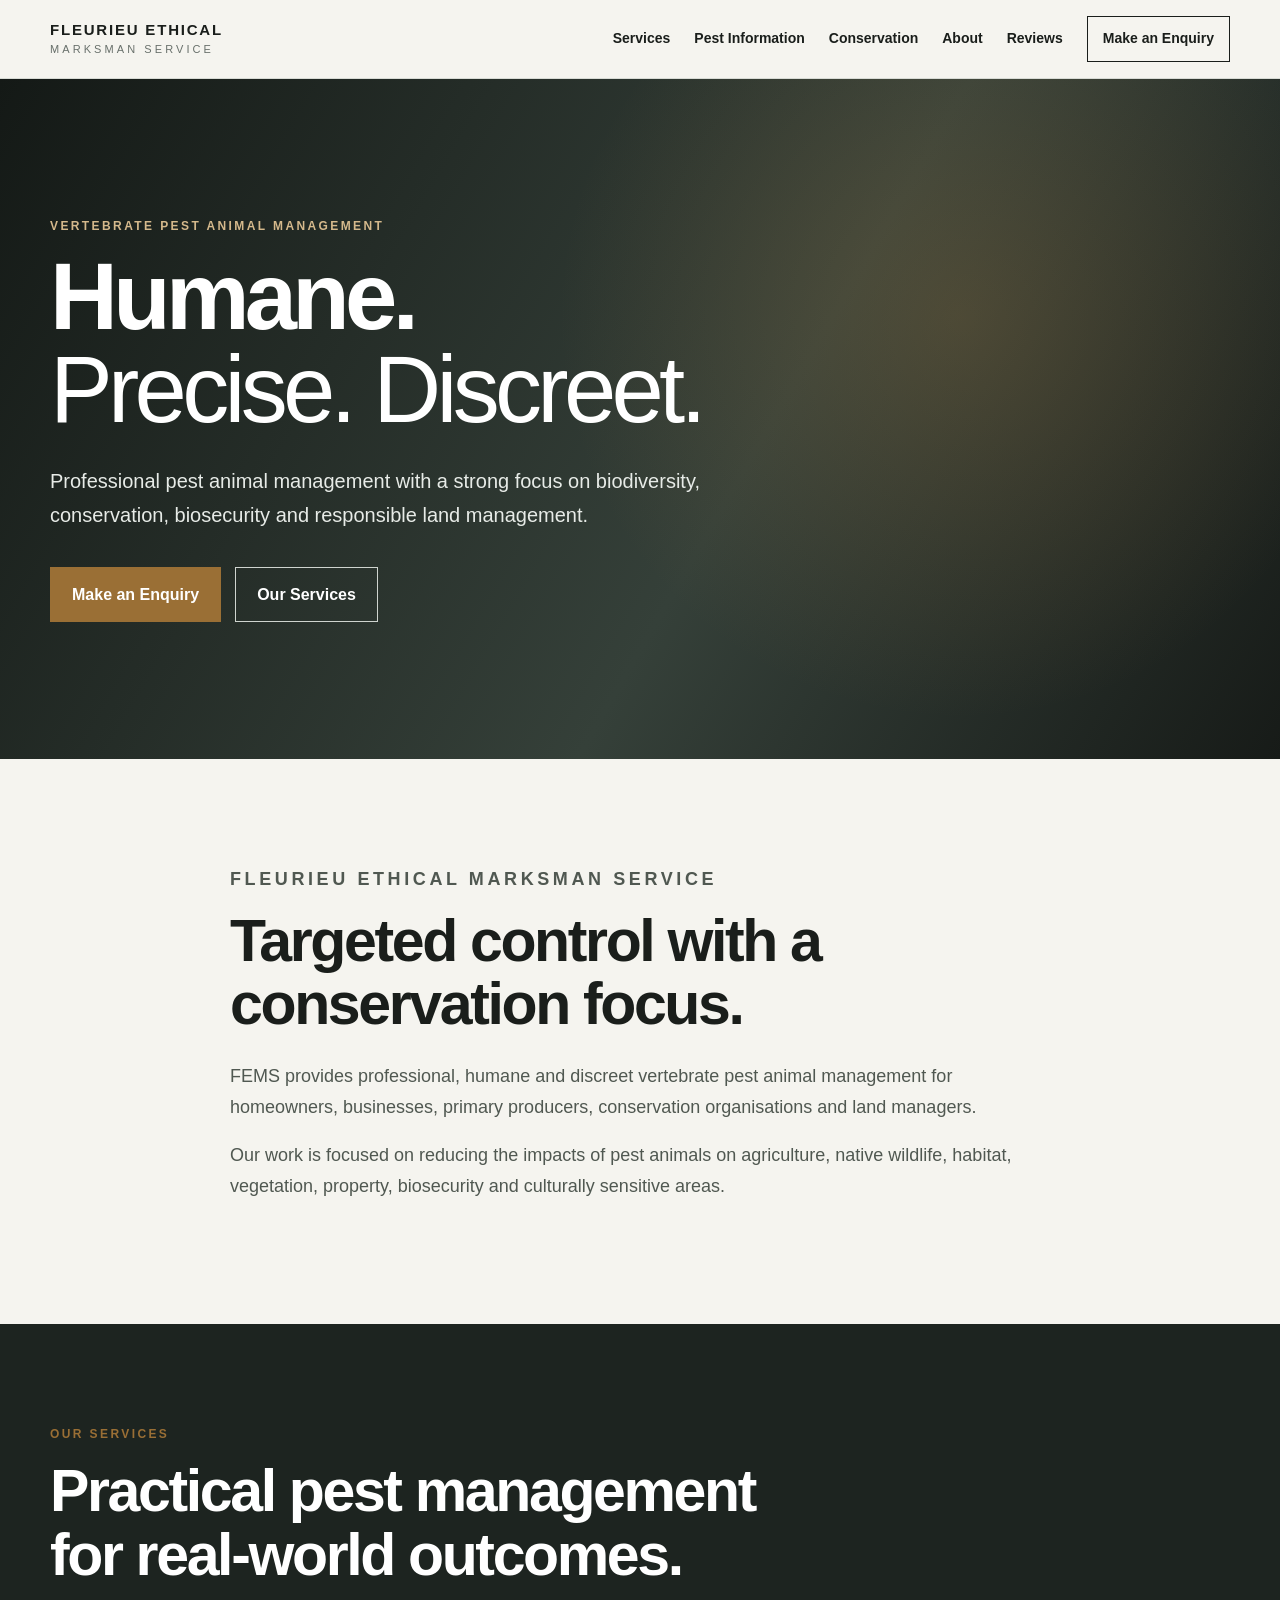
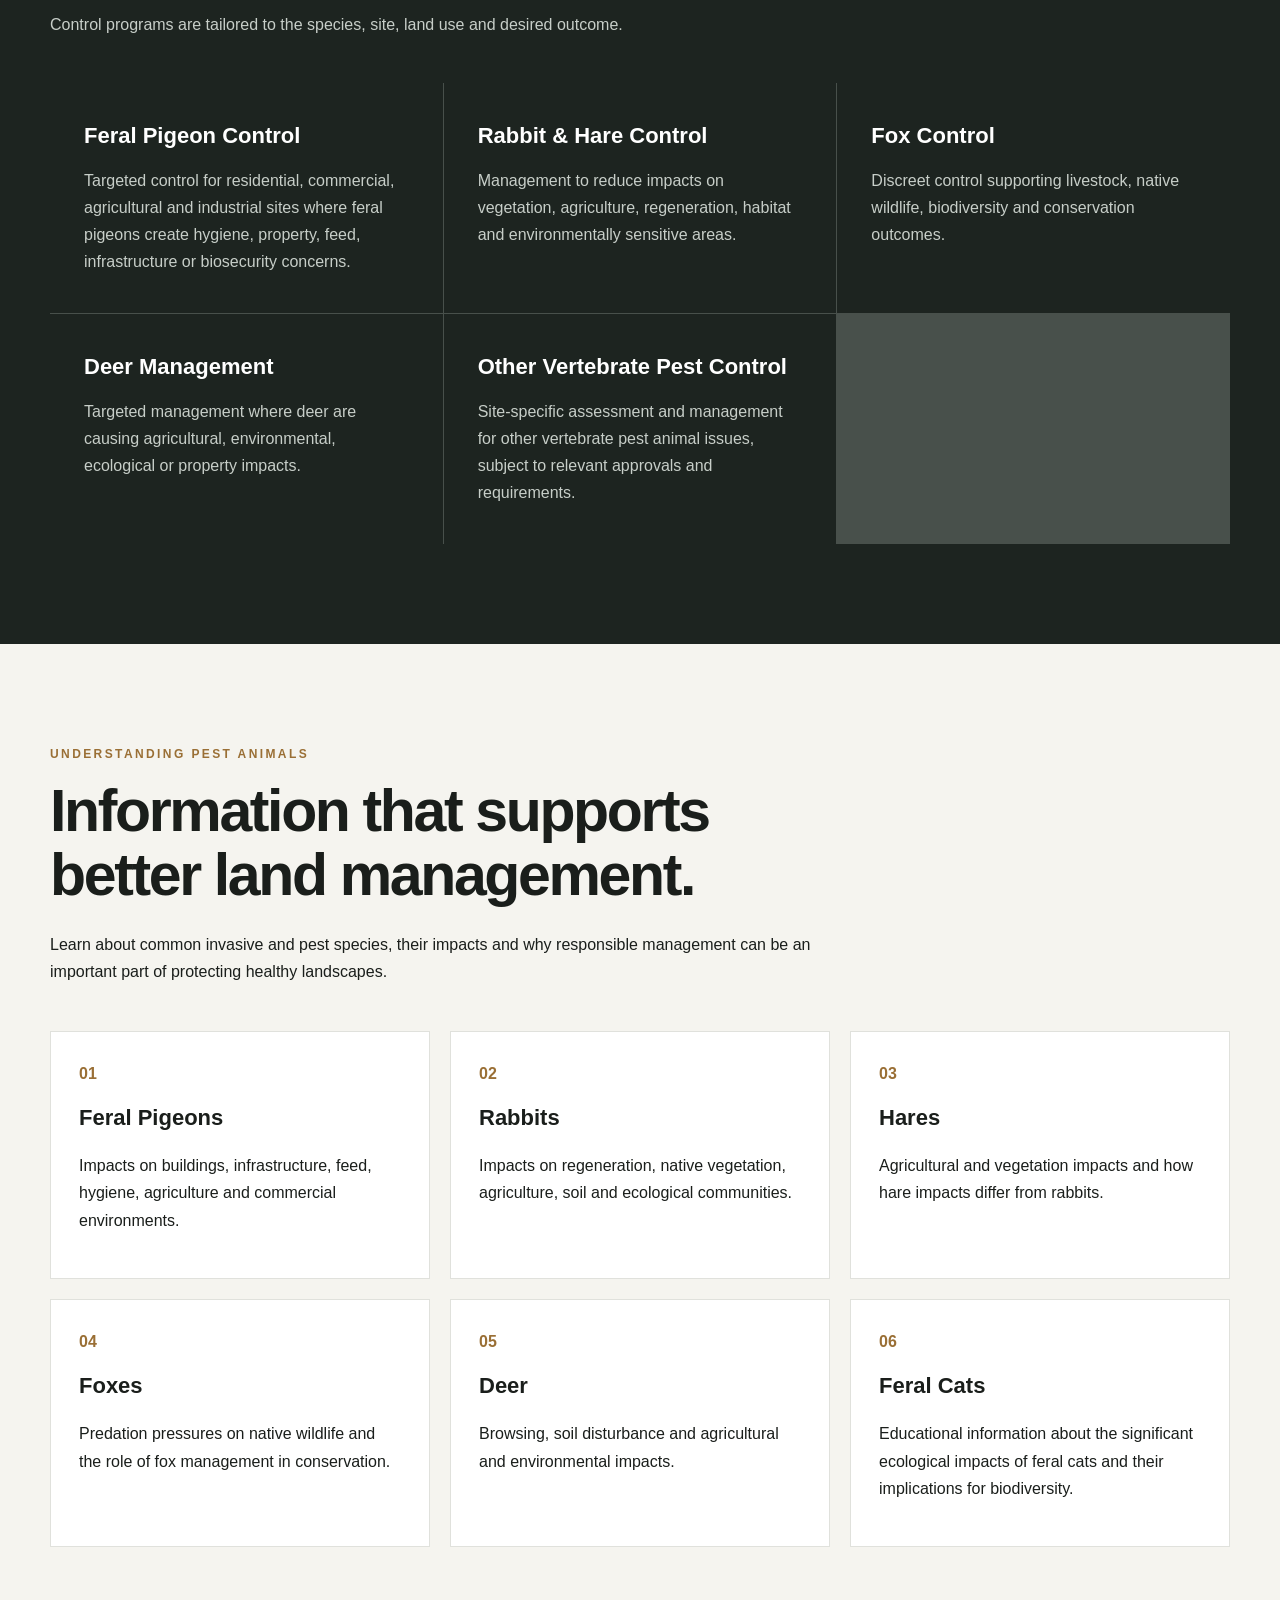
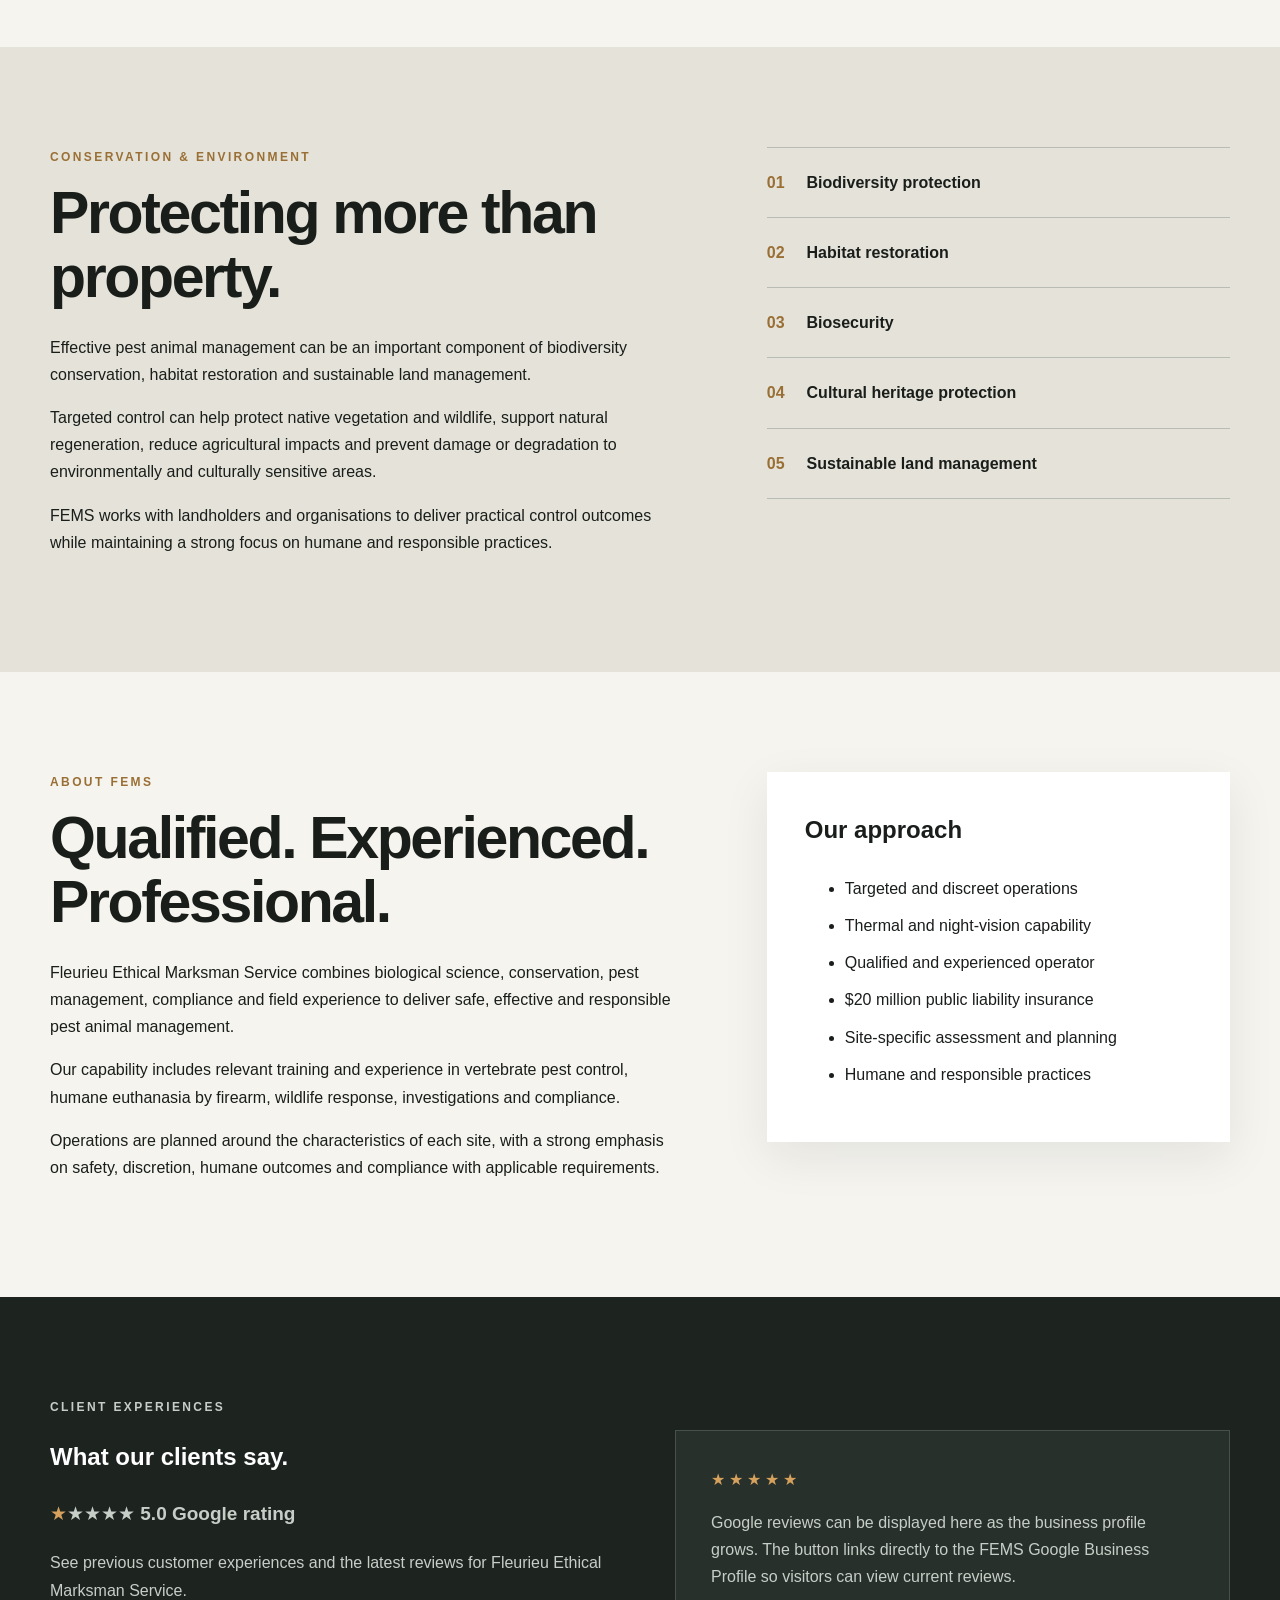
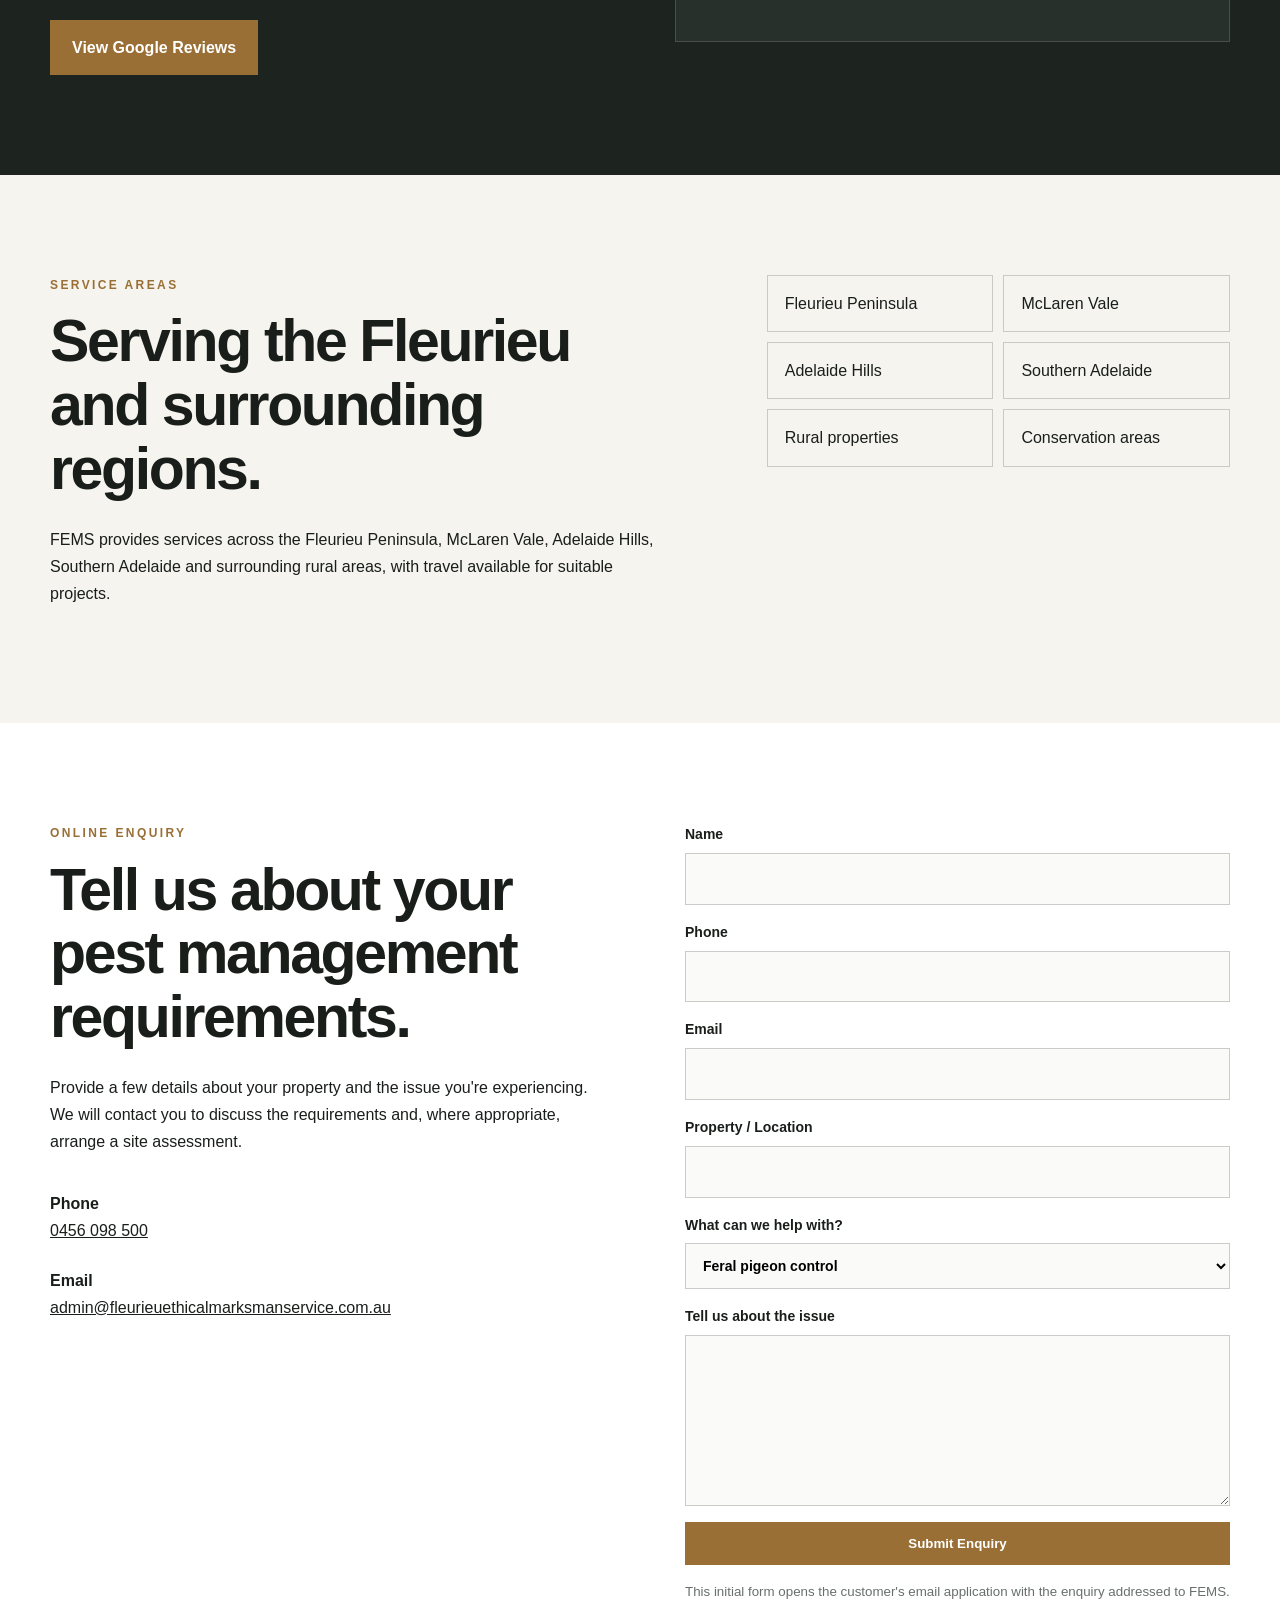
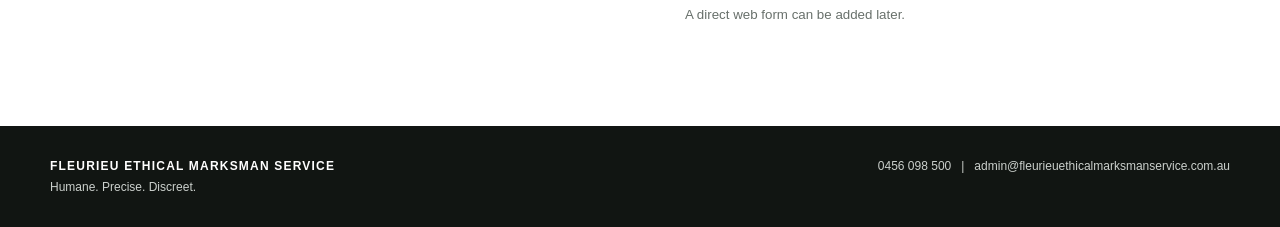
==== index.html @ 104bb26c "Add files via upload" ====
<!doctype html>
<html lang="en-AU">
<head>
<meta charset="utf-8"><meta name="viewport" content="width=device-width,initial-scale=1">
<title>Fleurieu Ethical Marksman Service | Humane. Precise. Discreet.</title>
<meta name="description" content="Professional, humane and discreet vertebrate pest animal management across the Fleurieu Peninsula, McLaren Vale, Adelaide Hills and surrounding areas.">
<link rel="stylesheet" href="styles.css">
</head>
<body>
<header><nav class="nav"><a class="brand" href="#top"><strong>FLEURIEU ETHICAL</strong><span>MARKSMAN SERVICE</span></a><button class="menu" aria-label="Open navigation">☰</button><div class="links"><a href="#services">Services</a><a href="#education">Pest Information</a><a href="#conservation">Conservation</a><a href="#about">About</a><a href="#reviews">Reviews</a><a href="#enquiry" class="nav-button">Make an Enquiry</a></div></nav></header>
<main id="top">
<section class="hero"><div class="hero-inner"><p class="kicker">VERTEBRATE PEST ANIMAL MANAGEMENT</p><h1>Humane.<br><em>Precise. Discreet.</em></h1><p class="lead">Professional pest animal management with a strong focus on biodiversity, conservation, biosecurity and responsible land management.</p><div class="actions"><a class="button gold" href="#enquiry">Make an Enquiry</a><a class="button outline" href="#services">Our Services</a></div></div></section>
<section class="intro"><div class="narrow"><p class="kicker">FLEURIEU ETHICAL MARKSMAN SERVICE</p><h2>Targeted control with a conservation focus.</h2><p>FEMS provides professional, humane and discreet vertebrate pest animal management for homeowners, businesses, primary producers, conservation organisations and land managers.</p><p>Our work is focused on reducing the impacts of pest animals on agriculture, native wildlife, habitat, vegetation, property, biosecurity and culturally sensitive areas.</p></div></section>
<section id="services" class="dark section"><div class="wrap"><div class="heading"><p class="kicker">OUR SERVICES</p><h2>Practical pest management for real-world outcomes.</h2><p>Control programs are tailored to the species, site, land use and desired outcome.</p></div><div class="cards"><article><h3>Feral Pigeon Control</h3><p>Targeted control for residential, commercial, agricultural and industrial sites where feral pigeons create hygiene, property, feed, infrastructure or biosecurity concerns.</p></article><article><h3>Rabbit &amp; Hare Control</h3><p>Management to reduce impacts on vegetation, agriculture, regeneration, habitat and environmentally sensitive areas.</p></article><article><h3>Fox Control</h3><p>Discreet control supporting livestock, native wildlife, biodiversity and conservation outcomes.</p></article><article><h3>Deer Management</h3><p>Targeted management where deer are causing agricultural, environmental, ecological or property impacts.</p></article><article><h3>Other Vertebrate Pest Control</h3><p>Site-specific assessment and management for other vertebrate pest animal issues, subject to relevant approvals and requirements.</p></article></div></div></section>
<section id="education" class="section"><div class="wrap"><div class="heading"><p class="kicker">UNDERSTANDING PEST ANIMALS</p><h2>Information that supports better land management.</h2><p>Learn about common invasive and pest species, their impacts and why responsible management can be an important part of protecting healthy landscapes.</p></div><div class="education"><article><span>01</span><h3>Feral Pigeons</h3><p>Impacts on buildings, infrastructure, feed, hygiene, agriculture and commercial environments.</p></article><article><span>02</span><h3>Rabbits</h3><p>Impacts on regeneration, native vegetation, agriculture, soil and ecological communities.</p></article><article><span>03</span><h3>Hares</h3><p>Agricultural and vegetation impacts and how hare impacts differ from rabbits.</p></article><article><span>04</span><h3>Foxes</h3><p>Predation pressures on native wildlife and the role of fox management in conservation.</p></article><article><span>05</span><h3>Deer</h3><p>Browsing, soil disturbance and agricultural and environmental impacts.</p></article><article><span>06</span><h3>Feral Cats</h3><p>Educational information about the significant ecological impacts of feral cats and their implications for biodiversity.</p></article></div></div></section>
<section id="conservation" class="earth section"><div class="wrap split"><div><p class="kicker">CONSERVATION &amp; ENVIRONMENT</p><h2>Protecting more than property.</h2><p>Effective pest animal management can be an important component of biodiversity conservation, habitat restoration and sustainable land management.</p><p>Targeted control can help protect native vegetation and wildlife, support natural regeneration, reduce agricultural impacts and prevent damage or degradation to environmentally and culturally sensitive areas.</p><p>FEMS works with landholders and organisations to deliver practical control outcomes while maintaining a strong focus on humane and responsible practices.</p></div><div class="values"><div><b>01</b>Biodiversity protection</div><div><b>02</b>Habitat restoration</div><div><b>03</b>Biosecurity</div><div><b>04</b>Cultural heritage protection</div><div><b>05</b>Sustainable land management</div></div></div></section>
<section id="about" class="section"><div class="wrap split"><div><p class="kicker">ABOUT FEMS</p><h2>Qualified. Experienced. Professional.</h2><p>Fleurieu Ethical Marksman Service combines biological science, conservation, pest management, compliance and field experience to deliver safe, effective and responsible pest animal management.</p><p>Our capability includes relevant training and experience in vertebrate pest control, humane euthanasia by firearm, wildlife response, investigations and compliance.</p><p>Operations are planned around the characteristics of each site, with a strong emphasis on safety, discretion, humane outcomes and compliance with applicable requirements.</p></div><div class="credential-box"><h3>Our approach</h3><ul><li>Targeted and discreet operations</li><li>Thermal and night-vision capability</li><li>Qualified and experienced operator</li><li>$20 million public liability insurance</li><li>Site-specific assessment and planning</li><li>Humane and responsible practices</li></ul></div></div></section>
<section id="reviews" class="dark section"><div class="wrap review"><div><p class="kicker">CLIENT EXPERIENCES</p><h2>What our clients say.</h2><p class="rating">★★★★★ <strong>5.0 Google rating</strong></p><p>See previous customer experiences and the latest reviews for Fleurieu Ethical Marksman Service.</p><a class="button gold" href="https://share.google/dHgZA2Qu778VQxqV4" target="_blank" rel="noopener">View Google Reviews</a></div><div class="review-card"><div class="stars">★★★★★</div><p>Google reviews can be displayed here as the business profile grows. The button links directly to the FEMS Google Business Profile so visitors can view current reviews.</p></div></div></section>
<section class="section areas"><div class="wrap split"><div><p class="kicker">SERVICE AREAS</p><h2>Serving the Fleurieu and surrounding regions.</h2><p>FEMS provides services across the Fleurieu Peninsula, McLaren Vale, Adelaide Hills, Southern Adelaide and surrounding rural areas, with travel available for suitable projects.</p></div><div class="area-list"><span>Fleurieu Peninsula</span><span>McLaren Vale</span><span>Adelaide Hills</span><span>Southern Adelaide</span><span>Rural properties</span><span>Conservation areas</span></div></div></section>
<section id="enquiry" class="contact section"><div class="wrap contact-grid"><div><p class="kicker">ONLINE ENQUIRY</p><h2>Tell us about your pest management requirements.</h2><p>Provide a few details about your property and the issue you're experiencing. We will contact you to discuss the requirements and, where appropriate, arrange a site assessment.</p><div class="contact-info"><p><strong>Phone</strong><br><a href="tel:+61456098500">0456 098 500</a></p><p><strong>Email</strong><br><a href="mailto:admin@fleurieuethicalmarksmanservice.com.au">admin@fleurieuethicalmarksmanservice.com.au</a></p></div></div><form action="mailto:admin@fleurieuethicalmarksmanservice.com.au" method="post" enctype="text/plain"><label>Name<input name="Name" required></label><label>Phone<input name="Phone" type="tel" required></label><label>Email<input name="Email" type="email" required></label><label>Property / Location<input name="Property"></label><label>What can we help with?<select name="Enquiry type"><option>Feral pigeon control</option><option>Rabbit &amp; hare control</option><option>Fox control</option><option>Deer management</option><option>Other vertebrate pest issue</option><option>General enquiry</option></select></label><label>Tell us about the issue<textarea name="Details" rows="6" required></textarea></label><button class="button gold" type="submit">Submit Enquiry</button><small>This initial form opens the customer's email application with the enquiry addressed to FEMS. A direct web form can be added later.</small></form></div></section>
</main><footer><div class="wrap footer-inner"><div><strong>FLEURIEU ETHICAL MARKSMAN SERVICE</strong><br><span>Humane. Precise. Discreet.</span></div><div>0456 098 500 &nbsp; | &nbsp; admin@fleurieuethicalmarksmanservice.com.au</div></div></footer>
<script>document.querySelector('.menu').addEventListener('click',()=>document.querySelector('.links').classList.toggle('open'));document.querySelectorAll('.links a').forEach(a=>a.addEventListener('click',()=>document.querySelector('.links').classList.remove('open')));</script>
</body></html>
---- styles.css ----
*{box-sizing:border-box}html{scroll-behavior:smooth}body{margin:0;background:#f5f4ef;color:#1a1e1b;font:16px/1.7 Arial,Helvetica,sans-serif}a{color:inherit}.nav,.wrap,.narrow{width:min(1180px,calc(100% - 40px));margin:auto}.narrow{max-width:820px}header{position:sticky;top:0;z-index:20;background:rgba(245,244,239,.96);backdrop-filter:blur(10px);border-bottom:1px solid #d7dad4}.nav{min-height:78px;display:flex;align-items:center;justify-content:space-between}.brand{text-decoration:none;line-height:1.05}.brand strong{display:block;letter-spacing:.12em;font-size:15px}.brand span{display:block;letter-spacing:.28em;color:#68706b;font-size:11px;margin-top:6px}.links{display:flex;align-items:center;gap:24px;font-size:14px;font-weight:700}.links a{text-decoration:none}.nav-button{border:1px solid #1a1e1b;padding:10px 15px}.menu{display:none;background:none;border:0;font-size:27px}.hero{min-height:680px;display:flex;align-items:center;color:white;background:linear-gradient(120deg,#141916,#354039 58%,#171b18);position:relative;overflow:hidden}.hero:after{content:"";position:absolute;inset:0;background:radial-gradient(circle at 75% 35%,rgba(166,122,62,.25),transparent 38%)}.hero-inner{position:relative;z-index:1;width:min(1180px,calc(100% - 40px));margin:auto}.kicker{color:#9a6f35;font-size:12px;letter-spacing:.2em;font-weight:800;margin:0 0 15px}.hero .kicker{color:#d5b98c}h1{font-size:clamp(50px,8vw,94px);line-height:.98;letter-spacing:-.05em;margin:0 0 28px}h1 em{font-style:normal;font-weight:300}.lead{font-size:20px;max-width:700px;color:#e7ebe7}.actions{display:flex;gap:14px;flex-wrap:wrap;margin-top:35px}.button{display:inline-block;border:1px solid transparent;padding:13px 21px;text-decoration:none;font-weight:800;cursor:pointer}.gold{background:#9a6f35;color:white}.outline{border-color:#cfd4cf;color:white}.section{padding:100px 0}.intro{padding:105px 0}.intro h2,.heading h2,.split h2,.contact h2{font-size:clamp(35px,5vw,59px);line-height:1.08;letter-spacing:-.04em;margin:0 0 24px}.intro p{font-size:18px;color:#505851}.dark{background:#1d2420;color:white}.dark .heading>p:not(.kicker),.dark article p,.dark .review p{color:#c7cec8}.heading{max-width:780px;margin-bottom:45px}.cards{display:grid;grid-template-columns:repeat(3,1fr);gap:1px;background:#48504b}.cards article{background:#1d2420;padding:34px;min-height:230px}.cards h3{font-size:22px;margin:0 0 12px}.cards p{margin:0}.education{display:grid;grid-template-columns:repeat(3,1fr);gap:20px}.education article{background:white;padding:28px;border:1px solid #e0e1dc}.education span{color:#9a6f35;font-weight:800}.education h3{font-size:22px;margin:12px 0}.earth{background:#e5e3d9}.split{display:grid;grid-template-columns:1.15fr .85fr;gap:90px;align-items:start}.values{border-top:1px solid #b9bcb4}.values div{padding:21px 0;border-bottom:1px solid #b9bcb4;font-weight:700}.values b{color:#9a6f35;margin-right:22px}.credential-box{background:white;padding:38px;box-shadow:0 15px 45px rgba(20,25,22,.08)}.credential-box h3{margin-top:0;font-size:24px}.credential-box li{margin:10px 0}.review{display:grid;grid-template-columns:1fr 1fr;gap:70px;align-items:center}.rating{font-size:19px}.rating:first-letter,.stars{color:#d6a15d}.review-card{background:#28302b;padding:35px;border:1px solid #47504a}.stars{letter-spacing:4px}.area-list{display:grid;grid-template-columns:1fr 1fr;gap:10px}.area-list span{border:1px solid #c8cbc5;padding:14px 17px}.contact{background:white}.contact-grid{display:grid;grid-template-columns:1fr 1fr;gap:90px}.contact-info{margin-top:35px}.contact-info p{margin:22px 0}.contact form{display:grid;gap:16px}.contact label{font-weight:700;font-size:14px}.contact input,.contact textarea,.contact select{display:block;width:100%;margin-top:6px;padding:13px;border:1px solid #c8cdc7;background:#fafaf8;font:inherit}.contact textarea{resize:vertical}.contact small{color:#68706b}.footer-inner{display:flex;justify-content:space-between;gap:25px;padding:30px 0;color:#cbd0cc;font-size:12px}footer{background:#111512}.footer-inner strong{color:white;letter-spacing:.1em}@media(max-width:850px){.links{display:none;position:absolute;left:20px;right:20px;top:78px;background:#f5f4ef;padding:20px;flex-direction:column;align-items:stretch;box-shadow:0 15px 30px #0002}.links.open{display:flex}.menu{display:block}.cards,.education,.split,.review,.contact-grid{grid-template-columns:1fr}.section{padding:75px 0}.area-list{grid-template-columns:1fr}.footer-inner{flex-direction:column}.hero{min-height:610px}}
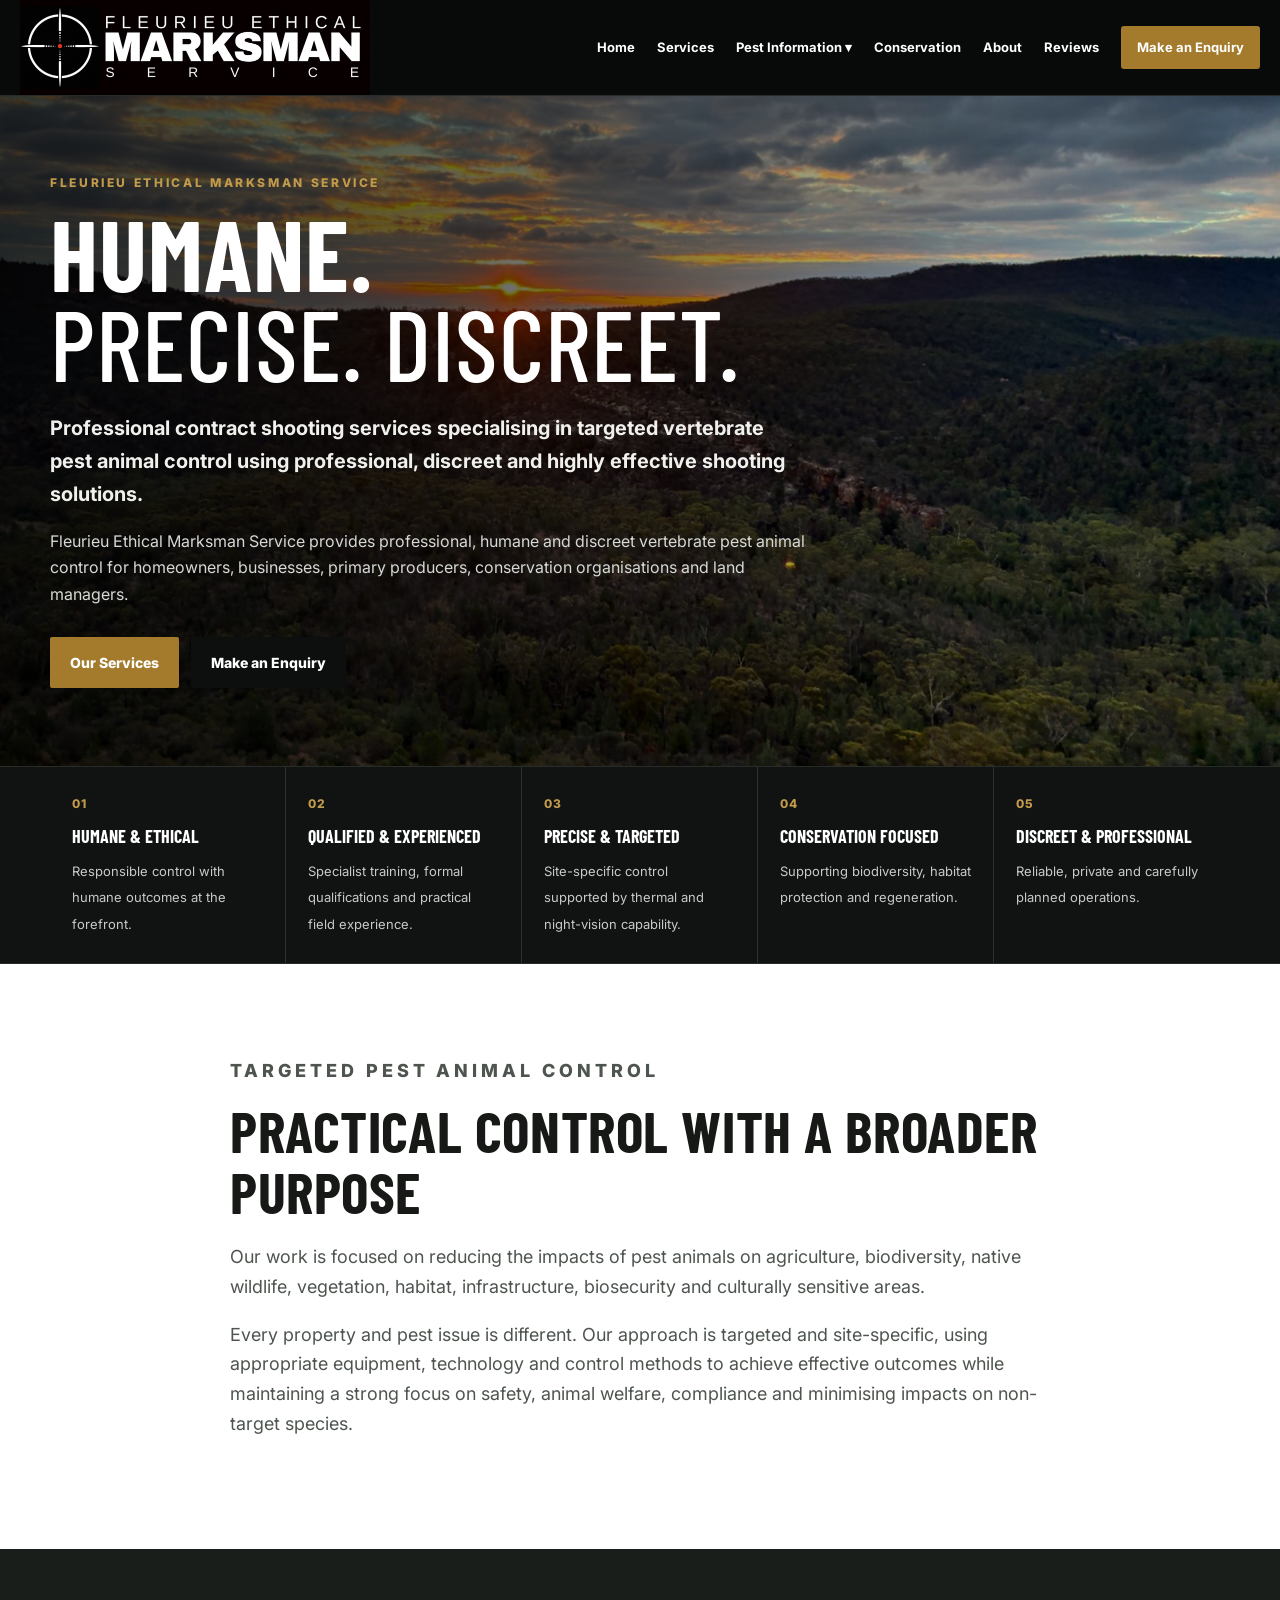
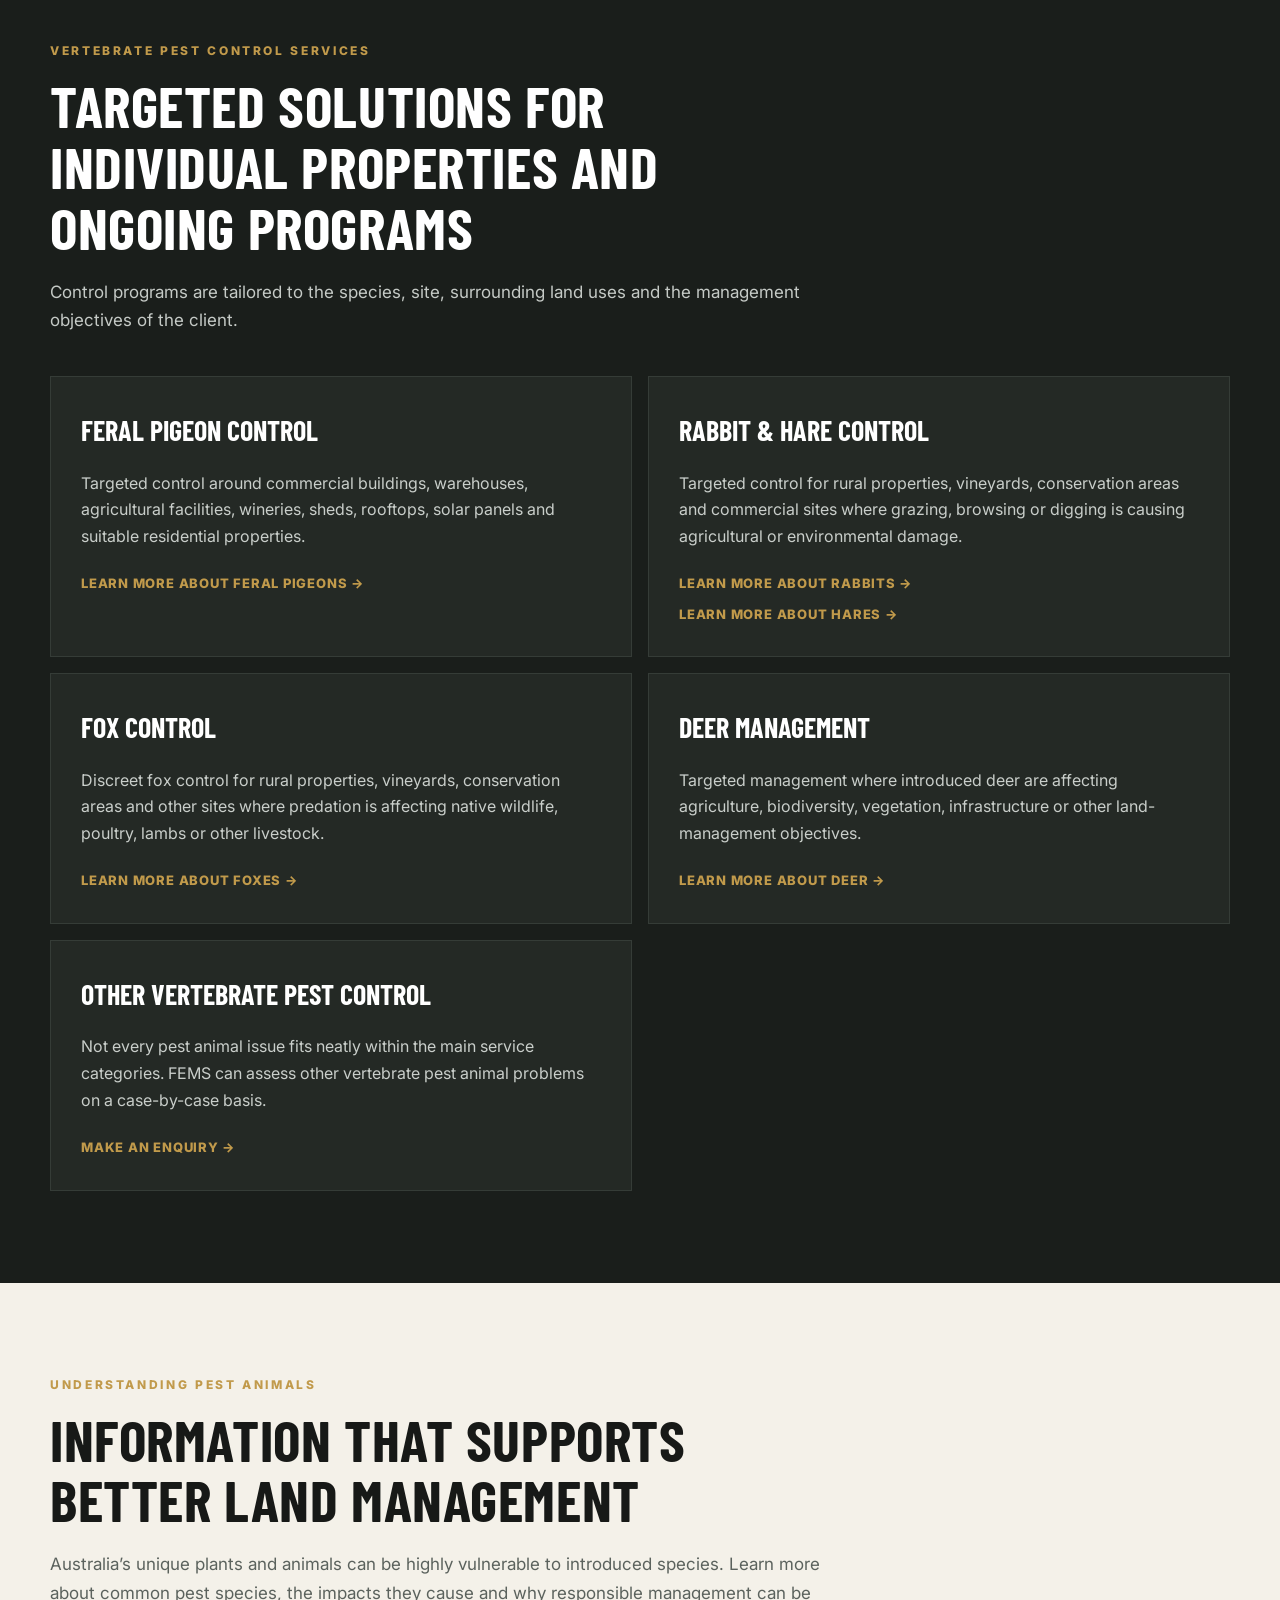
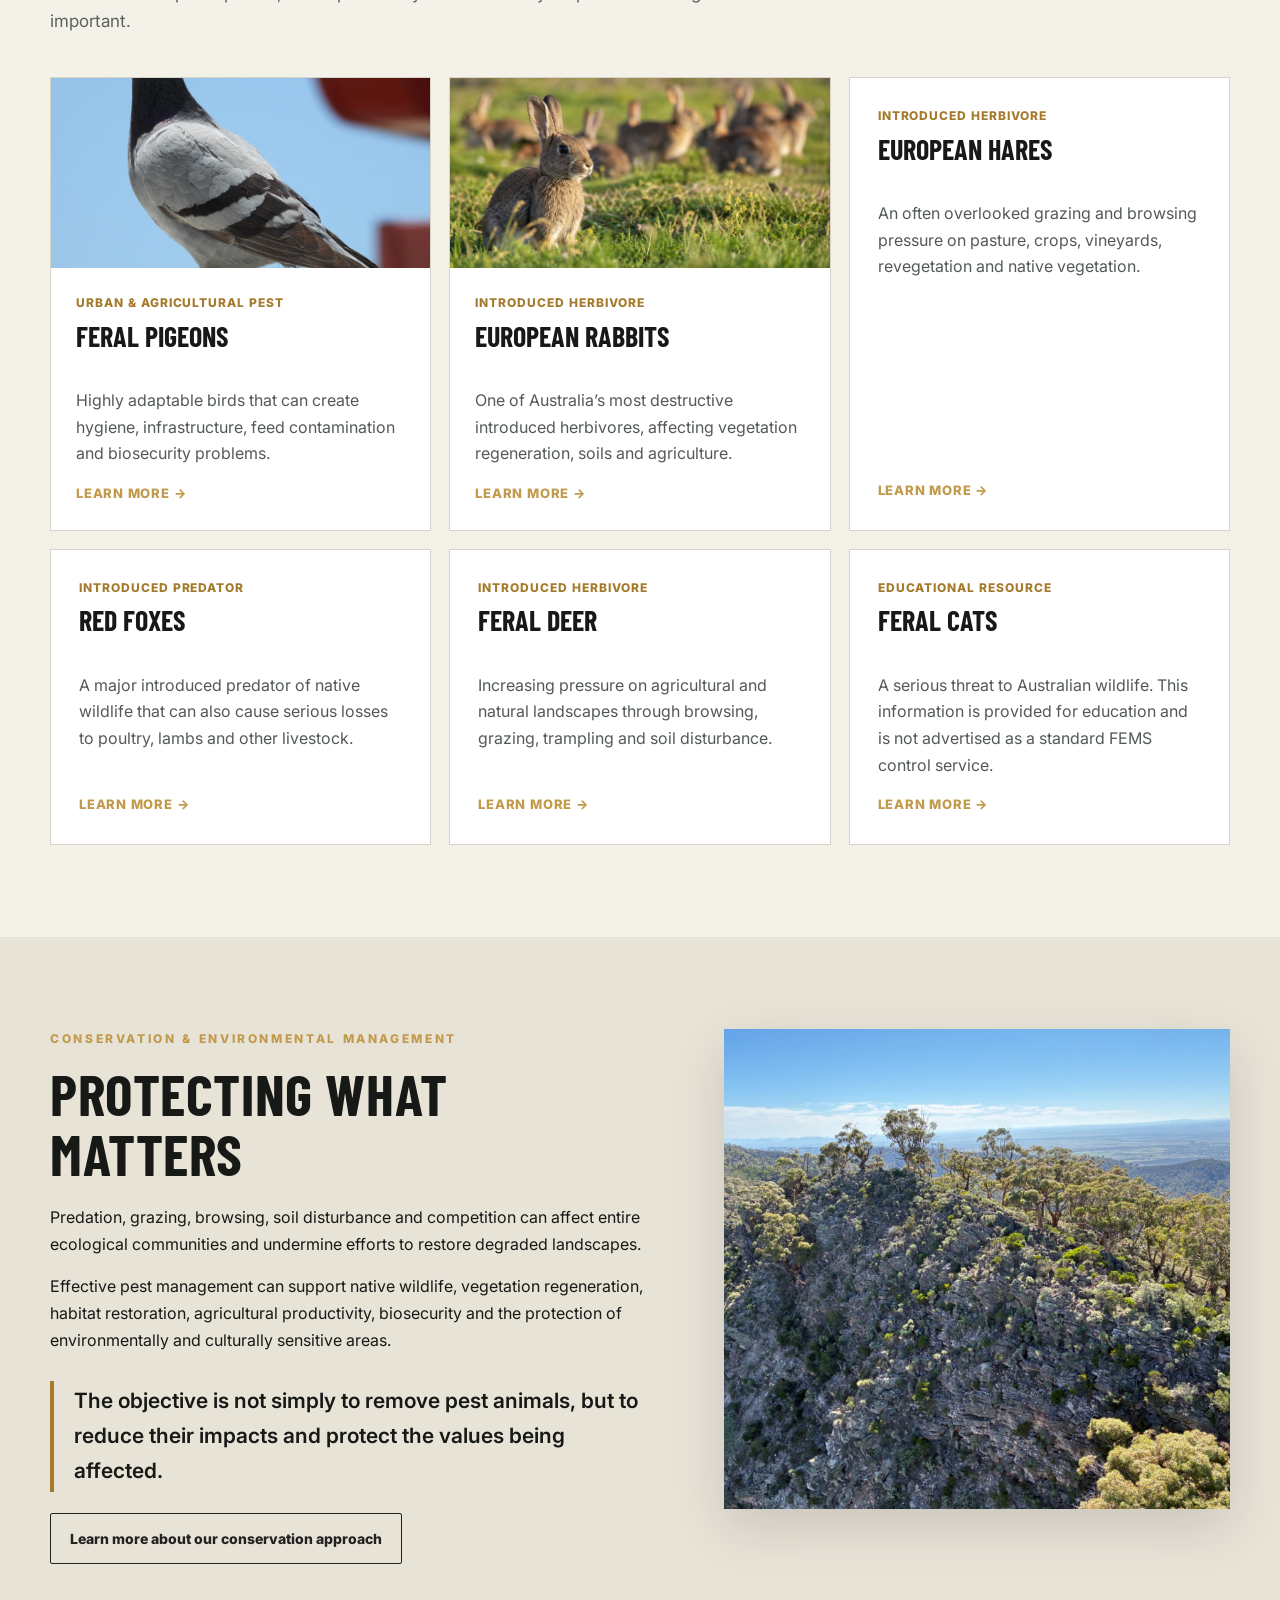
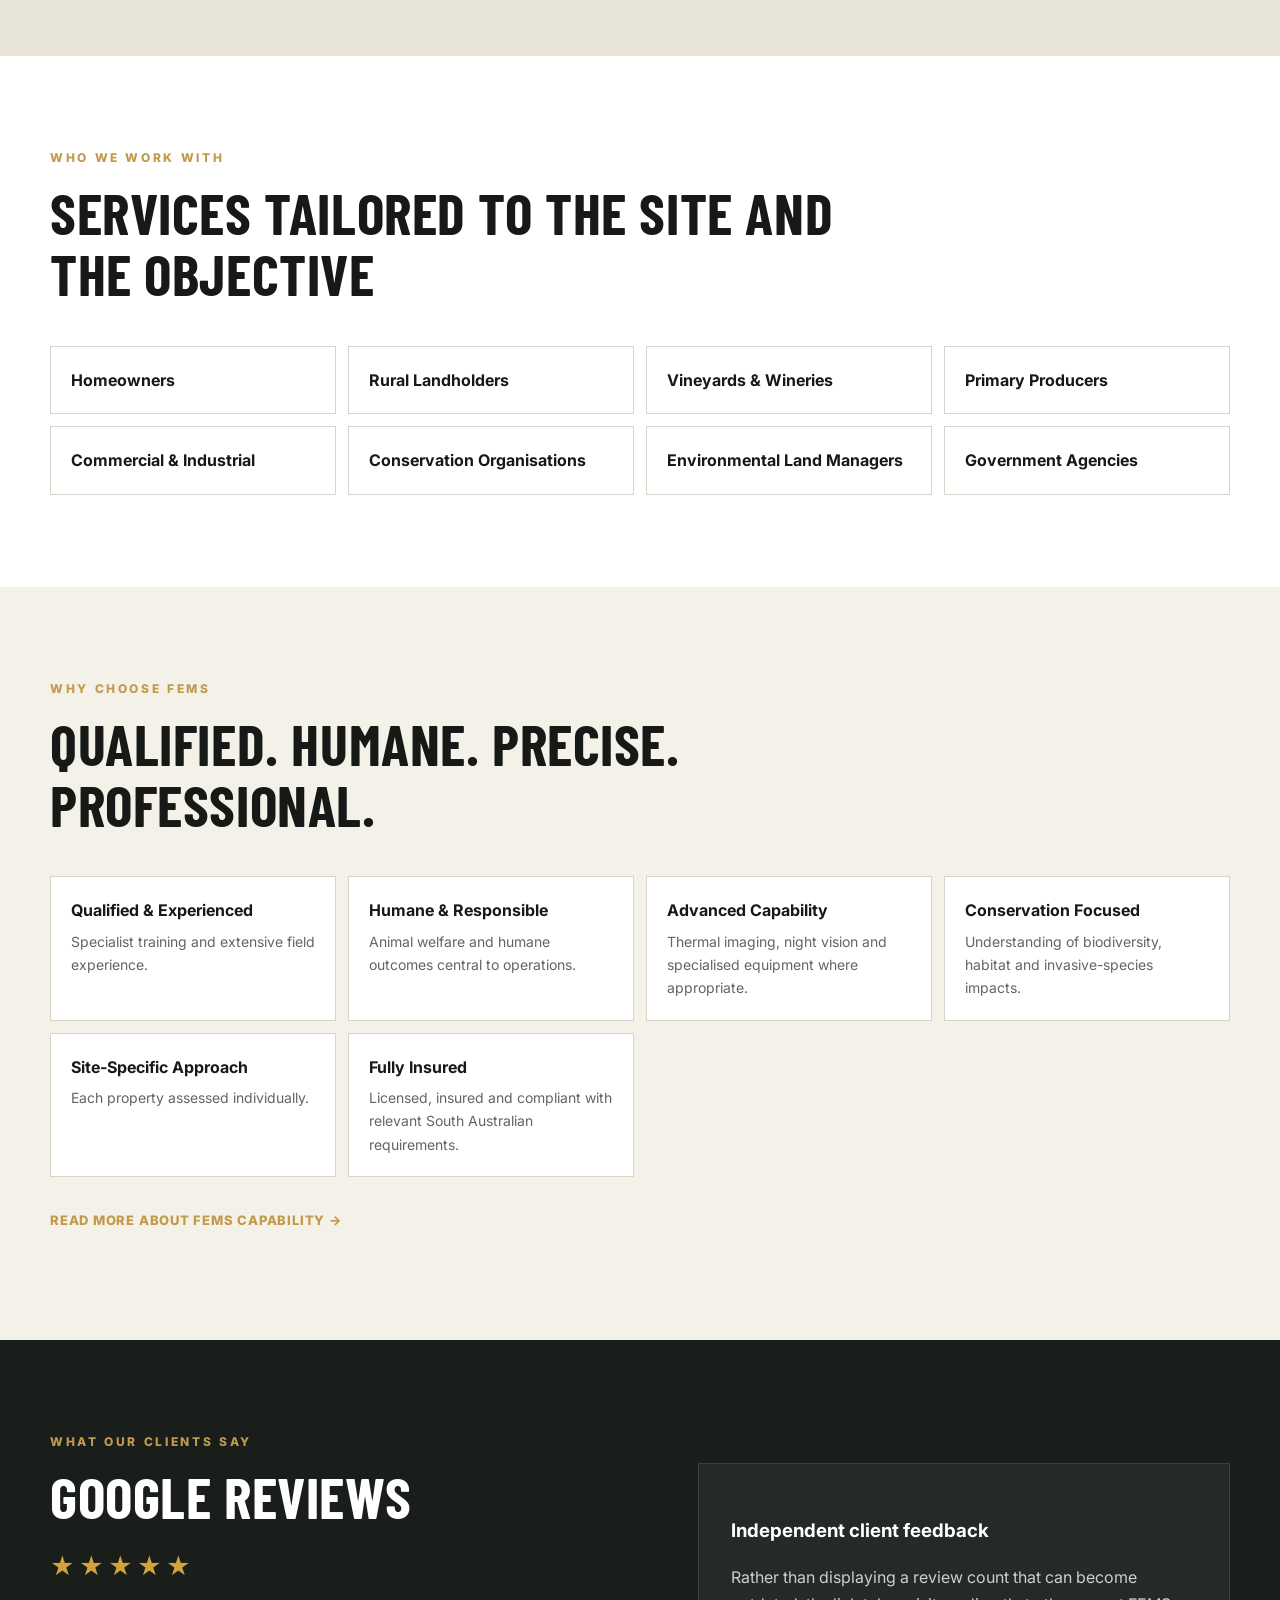
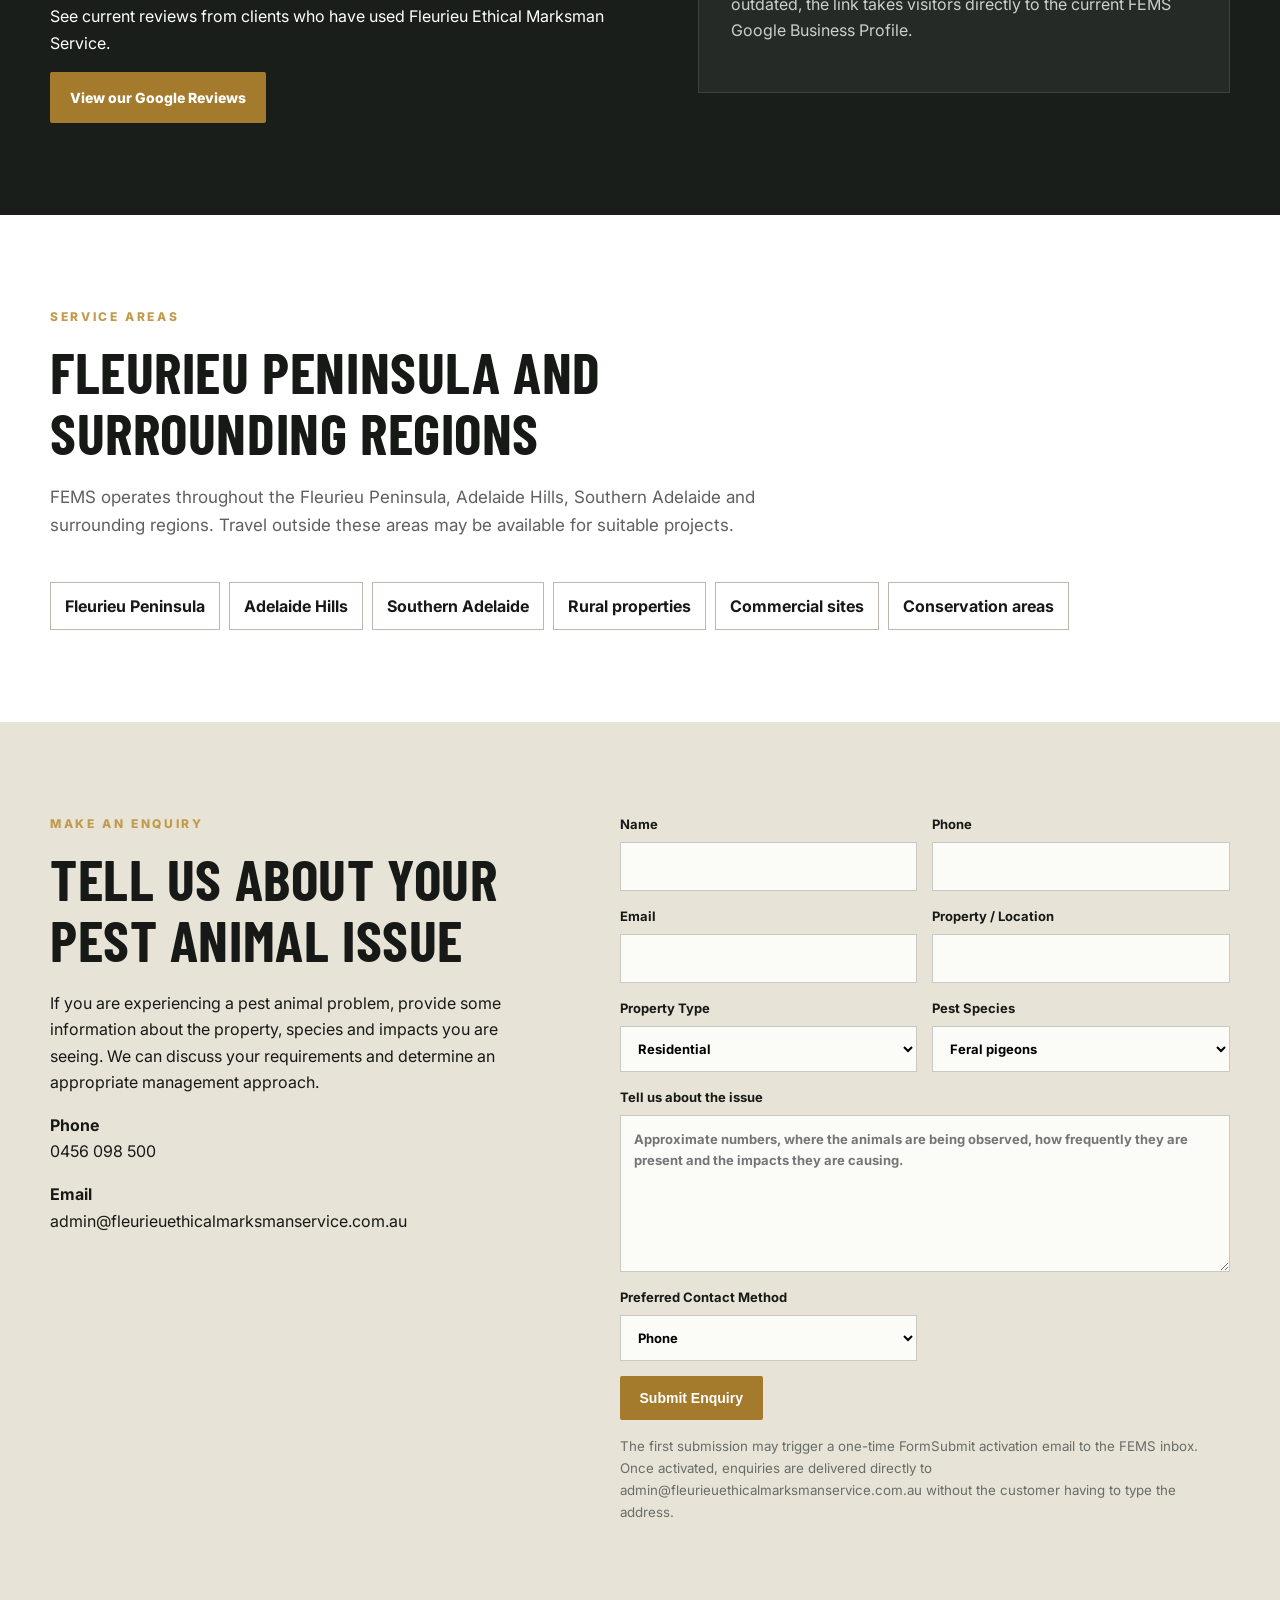
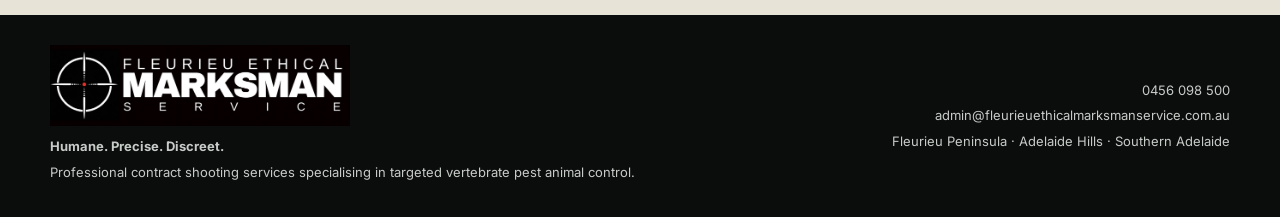
==== commit 38e9bbe1: "Add files via upload" ====
--- a/index.html
+++ b/index.html
@@ -1,23 +1,12 @@
-<!doctype html>
-<html lang="en-AU">
-<head>
-<meta charset="utf-8"><meta name="viewport" content="width=device-width,initial-scale=1">
-<title>Fleurieu Ethical Marksman Service | Humane. Precise. Discreet.</title>
-<meta name="description" content="Professional, humane and discreet vertebrate pest animal management across the Fleurieu Peninsula, McLaren Vale, Adelaide Hills and surrounding areas.">
-<link rel="stylesheet" href="styles.css">
-</head>
-<body>
-<header><nav class="nav"><a class="brand" href="#top"><strong>FLEURIEU ETHICAL</strong><span>MARKSMAN SERVICE</span></a><button class="menu" aria-label="Open navigation">☰</button><div class="links"><a href="#services">Services</a><a href="#education">Pest Information</a><a href="#conservation">Conservation</a><a href="#about">About</a><a href="#reviews">Reviews</a><a href="#enquiry" class="nav-button">Make an Enquiry</a></div></nav></header>
-<main id="top">
-<section class="hero"><div class="hero-inner"><p class="kicker">VERTEBRATE PEST ANIMAL MANAGEMENT</p><h1>Humane.<br><em>Precise. Discreet.</em></h1><p class="lead">Professional pest animal management with a strong focus on biodiversity, conservation, biosecurity and responsible land management.</p><div class="actions"><a class="button gold" href="#enquiry">Make an Enquiry</a><a class="button outline" href="#services">Our Services</a></div></div></section>
-<section class="intro"><div class="narrow"><p class="kicker">FLEURIEU ETHICAL MARKSMAN SERVICE</p><h2>Targeted control with a conservation focus.</h2><p>FEMS provides professional, humane and discreet vertebrate pest animal management for homeowners, businesses, primary producers, conservation organisations and land managers.</p><p>Our work is focused on reducing the impacts of pest animals on agriculture, native wildlife, habitat, vegetation, property, biosecurity and culturally sensitive areas.</p></div></section>
-<section id="services" class="dark section"><div class="wrap"><div class="heading"><p class="kicker">OUR SERVICES</p><h2>Practical pest management for real-world outcomes.</h2><p>Control programs are tailored to the species, site, land use and desired outcome.</p></div><div class="cards"><article><h3>Feral Pigeon Control</h3><p>Targeted control for residential, commercial, agricultural and industrial sites where feral pigeons create hygiene, property, feed, infrastructure or biosecurity concerns.</p></article><article><h3>Rabbit &amp; Hare Control</h3><p>Management to reduce impacts on vegetation, agriculture, regeneration, habitat and environmentally sensitive areas.</p></article><article><h3>Fox Control</h3><p>Discreet control supporting livestock, native wildlife, biodiversity and conservation outcomes.</p></article><article><h3>Deer Management</h3><p>Targeted management where deer are causing agricultural, environmental, ecological or property impacts.</p></article><article><h3>Other Vertebrate Pest Control</h3><p>Site-specific assessment and management for other vertebrate pest animal issues, subject to relevant approvals and requirements.</p></article></div></div></section>
-<section id="education" class="section"><div class="wrap"><div class="heading"><p class="kicker">UNDERSTANDING PEST ANIMALS</p><h2>Information that supports better land management.</h2><p>Learn about common invasive and pest species, their impacts and why responsible management can be an important part of protecting healthy landscapes.</p></div><div class="education"><article><span>01</span><h3>Feral Pigeons</h3><p>Impacts on buildings, infrastructure, feed, hygiene, agriculture and commercial environments.</p></article><article><span>02</span><h3>Rabbits</h3><p>Impacts on regeneration, native vegetation, agriculture, soil and ecological communities.</p></article><article><span>03</span><h3>Hares</h3><p>Agricultural and vegetation impacts and how hare impacts differ from rabbits.</p></article><article><span>04</span><h3>Foxes</h3><p>Predation pressures on native wildlife and the role of fox management in conservation.</p></article><article><span>05</span><h3>Deer</h3><p>Browsing, soil disturbance and agricultural and environmental impacts.</p></article><article><span>06</span><h3>Feral Cats</h3><p>Educational information about the significant ecological impacts of feral cats and their implications for biodiversity.</p></article></div></div></section>
-<section id="conservation" class="earth section"><div class="wrap split"><div><p class="kicker">CONSERVATION &amp; ENVIRONMENT</p><h2>Protecting more than property.</h2><p>Effective pest animal management can be an important component of biodiversity conservation, habitat restoration and sustainable land management.</p><p>Targeted control can help protect native vegetation and wildlife, support natural regeneration, reduce agricultural impacts and prevent damage or degradation to environmentally and culturally sensitive areas.</p><p>FEMS works with landholders and organisations to deliver practical control outcomes while maintaining a strong focus on humane and responsible practices.</p></div><div class="values"><div><b>01</b>Biodiversity protection</div><div><b>02</b>Habitat restoration</div><div><b>03</b>Biosecurity</div><div><b>04</b>Cultural heritage protection</div><div><b>05</b>Sustainable land management</div></div></div></section>
-<section id="about" class="section"><div class="wrap split"><div><p class="kicker">ABOUT FEMS</p><h2>Qualified. Experienced. Professional.</h2><p>Fleurieu Ethical Marksman Service combines biological science, conservation, pest management, compliance and field experience to deliver safe, effective and responsible pest animal management.</p><p>Our capability includes relevant training and experience in vertebrate pest control, humane euthanasia by firearm, wildlife response, investigations and compliance.</p><p>Operations are planned around the characteristics of each site, with a strong emphasis on safety, discretion, humane outcomes and compliance with applicable requirements.</p></div><div class="credential-box"><h3>Our approach</h3><ul><li>Targeted and discreet operations</li><li>Thermal and night-vision capability</li><li>Qualified and experienced operator</li><li>$20 million public liability insurance</li><li>Site-specific assessment and planning</li><li>Humane and responsible practices</li></ul></div></div></section>
-<section id="reviews" class="dark section"><div class="wrap review"><div><p class="kicker">CLIENT EXPERIENCES</p><h2>What our clients say.</h2><p class="rating">★★★★★ <strong>5.0 Google rating</strong></p><p>See previous customer experiences and the latest reviews for Fleurieu Ethical Marksman Service.</p><a class="button gold" href="https://share.google/dHgZA2Qu778VQxqV4" target="_blank" rel="noopener">View Google Reviews</a></div><div class="review-card"><div class="stars">★★★★★</div><p>Google reviews can be displayed here as the business profile grows. The button links directly to the FEMS Google Business Profile so visitors can view current reviews.</p></div></div></section>
-<section class="section areas"><div class="wrap split"><div><p class="kicker">SERVICE AREAS</p><h2>Serving the Fleurieu and surrounding regions.</h2><p>FEMS provides services across the Fleurieu Peninsula, McLaren Vale, Adelaide Hills, Southern Adelaide and surrounding rural areas, with travel available for suitable projects.</p></div><div class="area-list"><span>Fleurieu Peninsula</span><span>McLaren Vale</span><span>Adelaide Hills</span><span>Southern Adelaide</span><span>Rural properties</span><span>Conservation areas</span></div></div></section>
-<section id="enquiry" class="contact section"><div class="wrap contact-grid"><div><p class="kicker">ONLINE ENQUIRY</p><h2>Tell us about your pest management requirements.</h2><p>Provide a few details about your property and the issue you're experiencing. We will contact you to discuss the requirements and, where appropriate, arrange a site assessment.</p><div class="contact-info"><p><strong>Phone</strong><br><a href="tel:+61456098500">0456 098 500</a></p><p><strong>Email</strong><br><a href="mailto:admin@fleurieuethicalmarksmanservice.com.au">admin@fleurieuethicalmarksmanservice.com.au</a></p></div></div><form action="mailto:admin@fleurieuethicalmarksmanservice.com.au" method="post" enctype="text/plain"><label>Name<input name="Name" required></label><label>Phone<input name="Phone" type="tel" required></label><label>Email<input name="Email" type="email" required></label><label>Property / Location<input name="Property"></label><label>What can we help with?<select name="Enquiry type"><option>Feral pigeon control</option><option>Rabbit &amp; hare control</option><option>Fox control</option><option>Deer management</option><option>Other vertebrate pest issue</option><option>General enquiry</option></select></label><label>Tell us about the issue<textarea name="Details" rows="6" required></textarea></label><button class="button gold" type="submit">Submit Enquiry</button><small>This initial form opens the customer's email application with the enquiry addressed to FEMS. A direct web form can be added later.</small></form></div></section>
-</main><footer><div class="wrap footer-inner"><div><strong>FLEURIEU ETHICAL MARKSMAN SERVICE</strong><br><span>Humane. Precise. Discreet.</span></div><div>0456 098 500 &nbsp; | &nbsp; admin@fleurieuethicalmarksmanservice.com.au</div></div></footer>
-<script>document.querySelector('.menu').addEventListener('click',()=>document.querySelector('.links').classList.toggle('open'));document.querySelectorAll('.links a').forEach(a=>a.addEventListener('click',()=>document.querySelector('.links').classList.remove('open')));</script>
-</body></html>
+<!doctype html><html lang="en-AU"><head><meta charset="utf-8"><meta name="viewport" content="width=device-width,initial-scale=1"><title>Fleurieu Ethical Marksman Service | Humane. Precise. Discreet.</title><meta name="description" content="Professional contract shooting services specialising in humane, targeted vertebrate pest animal control across the Fleurieu Peninsula and surrounding regions."><link rel="stylesheet" href="styles.css"></head><body><header class="site-header"><nav class="nav"><a class="logo" href="index.html" aria-label="Fleurieu Ethical Marksman Service home"><img src="assets/logo.jpg" alt="Fleurieu Ethical Marksman Service"></a><button class="menu" aria-label="Open navigation">☰</button><div class="nav-links"><a href="index.html">Home</a><a href="index.html#services">Services</a><div class="dropdown"><button class="dropbtn">Pest Information ▾</button><div class="dropdown-content"><a href="feral-pigeons.html">Feral Pigeons</a><a href="european-rabbits.html">European Rabbits</a><a href="european-hares.html">European Hares</a><a href="red-foxes.html">Red Foxes</a><a href="feral-deer.html">Feral Deer</a><a href="feral-cats.html">Feral Cats</a></div></div><a href="conservation.html">Conservation</a><a href="about.html">About</a><a href="index.html#reviews">Reviews</a><a class="nav-cta" href="index.html#enquiry">Make an Enquiry</a></div></nav></header><main>
+<section class="hero"><div class="hero-content"><div class="hero-copy"><p class="kicker">Fleurieu Ethical Marksman Service</p><h1>Humane.<br><span>Precise. Discreet.</span></h1><p class="lead"><strong>Professional contract shooting services specialising in targeted vertebrate pest animal control using professional, discreet and highly effective shooting solutions.</strong></p><p class="support">Fleurieu Ethical Marksman Service provides professional, humane and discreet vertebrate pest animal control for homeowners, businesses, primary producers, conservation organisations and land managers.</p><div class="actions"><a class="button gold" href="#services">Our Services</a><a class="button dark" href="#enquiry">Make an Enquiry</a></div></div></div></section>
+<section class="feature-strip"><div class="wrap features"><div class="feature"><div class="num">01</div><b>Humane &amp; Ethical</b><span>Responsible control with humane outcomes at the forefront.</span></div><div class="feature"><div class="num">02</div><b>Qualified &amp; Experienced</b><span>Specialist training, formal qualifications and practical field experience.</span></div><div class="feature"><div class="num">03</div><b>Precise &amp; Targeted</b><span>Site-specific control supported by thermal and night-vision capability.</span></div><div class="feature"><div class="num">04</div><b>Conservation Focused</b><span>Supporting biodiversity, habitat protection and regeneration.</span></div><div class="feature"><div class="num">05</div><b>Discreet &amp; Professional</b><span>Reliable, private and carefully planned operations.</span></div></div></section>
+<section class="section white intro"><div class="narrow"><p class="kicker">Targeted pest animal control</p><h2>Practical control with a broader purpose</h2><p>Our work is focused on reducing the impacts of pest animals on agriculture, biodiversity, native wildlife, vegetation, habitat, infrastructure, biosecurity and culturally sensitive areas.</p><p>Every property and pest issue is different. Our approach is targeted and site-specific, using appropriate equipment, technology and control methods to achieve effective outcomes while maintaining a strong focus on safety, animal welfare, compliance and minimising impacts on non-target species.</p></div></section>
+<section id="services" class="section dark"><div class="wrap"><div class="heading"><p class="kicker">Vertebrate pest control services</p><h2>Targeted solutions for individual properties and ongoing programs</h2><p>Control programs are tailored to the species, site, surrounding land uses and the management objectives of the client.</p></div><div class="service-grid"><article class="service-card"><h3>Feral Pigeon Control</h3><p>Targeted control around commercial buildings, warehouses, agricultural facilities, wineries, sheds, rooftops, solar panels and suitable residential properties.</p><a class="learn" href="feral-pigeons.html">Learn more about feral pigeons →</a></article><article class="service-card"><h3>Rabbit &amp; Hare Control</h3><p>Targeted control for rural properties, vineyards, conservation areas and commercial sites where grazing, browsing or digging is causing agricultural or environmental damage.</p><a class="learn" href="european-rabbits.html">Learn more about rabbits →</a><br><a class="learn" href="european-hares.html">Learn more about hares →</a></article><article class="service-card"><h3>Fox Control</h3><p>Discreet fox control for rural properties, vineyards, conservation areas and other sites where predation is affecting native wildlife, poultry, lambs or other livestock.</p><a class="learn" href="red-foxes.html">Learn more about foxes →</a></article><article class="service-card"><h3>Deer Management</h3><p>Targeted management where introduced deer are affecting agriculture, biodiversity, vegetation, infrastructure or other land-management objectives.</p><a class="learn" href="feral-deer.html">Learn more about deer →</a></article><article class="service-card"><h3>Other Vertebrate Pest Control</h3><p>Not every pest animal issue fits neatly within the main service categories. FEMS can assess other vertebrate pest animal problems on a case-by-case basis.</p><a class="learn" href="#enquiry">Make an enquiry →</a></article></div></div></section>
+<section id="education" class="section"><div class="wrap"><div class="heading"><p class="kicker">Understanding pest animals</p><h2>Information that supports better land management</h2><p>Australia’s unique plants and animals can be highly vulnerable to introduced species. Learn more about common pest species, the impacts they cause and why responsible management can be important.</p></div><div class="species-grid"><article class="species-card with-image"><img src="assets/pigeon.jpg" alt="Feral pigeon"><div class="card-body"><div class="species-kicker">Urban &amp; agricultural pest</div><h3>Feral Pigeons</h3><p>Highly adaptable birds that can create hygiene, infrastructure, feed contamination and biosecurity problems.</p><a class="learn" href="feral-pigeons.html">Learn more →</a></div></article><article class="species-card with-image"><img src="assets/rabbits2.jpg" alt="European rabbits"><div class="card-body"><div class="species-kicker">Introduced herbivore</div><h3>European Rabbits</h3><p>One of Australia’s most destructive introduced herbivores, affecting vegetation regeneration, soils and agriculture.</p><a class="learn" href="european-rabbits.html">Learn more →</a></div></article><article class="species-card"><div class="species-kicker">Introduced herbivore</div><h3>European Hares</h3><p>An often overlooked grazing and browsing pressure on pasture, crops, vineyards, revegetation and native vegetation.</p><a class="learn" href="european-hares.html">Learn more →</a></article><article class="species-card"><div class="species-kicker">Introduced predator</div><h3>Red Foxes</h3><p>A major introduced predator of native wildlife that can also cause serious losses to poultry, lambs and other livestock.</p><a class="learn" href="red-foxes.html">Learn more →</a></article><article class="species-card"><div class="species-kicker">Introduced herbivore</div><h3>Feral Deer</h3><p>Increasing pressure on agricultural and natural landscapes through browsing, grazing, trampling and soil disturbance.</p><a class="learn" href="feral-deer.html">Learn more →</a></article><article class="species-card"><div class="species-kicker">Educational resource</div><h3>Feral Cats</h3><p>A serious threat to Australian wildlife. This information is provided for education and is not advertised as a standard FEMS control service.</p><a class="learn" href="feral-cats.html">Learn more →</a></article></div></div></section>
+<section class="section earth"><div class="wrap split"><div><p class="kicker">Conservation &amp; environmental management</p><h2>Protecting what matters</h2><p>Predation, grazing, browsing, soil disturbance and competition can affect entire ecological communities and undermine efforts to restore degraded landscapes.</p><p>Effective pest management can support native wildlife, vegetation regeneration, habitat restoration, agricultural productivity, biosecurity and the protection of environmentally and culturally sensitive areas.</p><p class="quote">The objective is not simply to remove pest animals, but to reduce their impacts and protect the values being affected.</p><a class="button light-outline" href="conservation.html">Learn more about our conservation approach</a></div><div class="image-panel" role="img" aria-label="South Australian bush landscape"></div></div></section>
+<section class="section white"><div class="wrap"><div class="heading"><p class="kicker">Who we work with</p><h2>Services tailored to the site and the objective</h2></div><div class="who-grid"><div>Homeowners</div><div>Rural Landholders</div><div>Vineyards &amp; Wineries</div><div>Primary Producers</div><div>Commercial &amp; Industrial</div><div>Conservation Organisations</div><div>Environmental Land Managers</div><div>Government Agencies</div></div></div></section>
+<section class="section"><div class="wrap"><div class="heading"><p class="kicker">Why choose FEMS</p><h2>Qualified. Humane. Precise. Professional.</h2></div><div class="why-grid"><div>Qualified &amp; Experienced<span>Specialist training and extensive field experience.</span></div><div>Humane &amp; Responsible<span>Animal welfare and humane outcomes central to operations.</span></div><div>Advanced Capability<span>Thermal imaging, night vision and specialised equipment where appropriate.</span></div><div>Conservation Focused<span>Understanding of biodiversity, habitat and invasive-species impacts.</span></div><div>Site-Specific Approach<span>Each property assessed individually.</span></div><div>Fully Insured<span>Licensed, insured and compliant with relevant South Australian requirements.</span></div></div><p style="margin-top:25px"><a class="learn" href="about.html">Read more about FEMS capability →</a></p></div></section>
+<section id="reviews" class="section dark"><div class="wrap review-grid"><div><p class="kicker">What our clients say</p><h2>Google Reviews</h2><div class="stars">★★★★★</div><p>See current reviews from clients who have used Fleurieu Ethical Marksman Service.</p><a class="button gold" href="https://share.google/dHgZA2Qu778VQxqV4" target="_blank" rel="noopener">View our Google Reviews</a></div><div class="review-box"><h3>Independent client feedback</h3><p>Rather than displaying a review count that can become outdated, the link takes visitors directly to the current FEMS Google Business Profile.</p></div></div></section>
+<section class="section white"><div class="wrap"><div class="heading"><p class="kicker">Service areas</p><h2>Fleurieu Peninsula and surrounding regions</h2><p>FEMS operates throughout the Fleurieu Peninsula, Adelaide Hills, Southern Adelaide and surrounding regions. Travel outside these areas may be available for suitable projects.</p></div><div class="areas"><span>Fleurieu Peninsula</span><span>Adelaide Hills</span><span>Southern Adelaide</span><span>Rural properties</span><span>Commercial sites</span><span>Conservation areas</span></div></div></section>
+<section id="enquiry" class="section earth"><div class="wrap contact-grid"><div><p class="kicker">Make an enquiry</p><h2>Tell us about your pest animal issue</h2><p>If you are experiencing a pest animal problem, provide some information about the property, species and impacts you are seeing. We can discuss your requirements and determine an appropriate management approach.</p><div class="contact-info"><p><strong>Phone</strong><br><a href="tel:+61456098500">0456 098 500</a></p><p><strong>Email</strong><br><a href="mailto:admin@fleurieuethicalmarksmanservice.com.au">admin@fleurieuethicalmarksmanservice.com.au</a></p></div></div><form class="form" action="https://formsubmit.co/admin@fleurieuethicalmarksmanservice.com.au" method="POST"><input type="hidden" name="_subject" value="New FEMS Website Enquiry"><input type="hidden" name="_captcha" value="false"><label>Name<input name="Name" required></label><label>Phone<input name="Phone" type="tel" required></label><label>Email<input name="Email" type="email" required></label><label>Property / Location<input name="Property / Location"></label><label>Property Type<select name="Property Type"><option>Residential</option><option>Rural</option><option>Vineyard / Winery</option><option>Agricultural</option><option>Commercial / Industrial</option><option>Conservation / Environmental</option><option>Other</option></select></label><label>Pest Species<select name="Pest Species"><option>Feral pigeons</option><option>Rabbits / hares</option><option>Foxes</option><option>Deer</option><option>Other vertebrate pest</option><option>General enquiry</option></select></label><label class="full">Tell us about the issue<textarea name="Details" rows="6" placeholder="Approximate numbers, where the animals are being observed, how frequently they are present and the impacts they are causing." required></textarea></label><label>Preferred Contact Method<select name="Preferred Contact"><option>Phone</option><option>Email</option></select></label><button class="button gold" type="submit">Submit Enquiry</button><small>The first submission may trigger a one-time FormSubmit activation email to the FEMS inbox. Once activated, enquiries are delivered directly to admin@fleurieuethicalmarksmanservice.com.au without the customer having to type the address.</small></form></div></section></main><footer class="footer"><div class="wrap footer-grid"><div><img class="footer-logo" src="assets/logo.jpg" alt="Fleurieu Ethical Marksman Service"><p><strong>Humane. Precise. Discreet.</strong></p><p>Professional contract shooting services specialising in targeted vertebrate pest animal control.</p></div><div class="footer-right"><p><a href="tel:+61456098500">0456 098 500</a></p><p><a href="mailto:admin@fleurieuethicalmarksmanservice.com.au">admin@fleurieuethicalmarksmanservice.com.au</a></p><p>Fleurieu Peninsula · Adelaide Hills · Southern Adelaide</p></div></div></footer><script>document.querySelector('.menu')?.addEventListener('click',()=>document.querySelector('.nav-links').classList.toggle('open'));</script></body></html>
--- a/styles.css
+++ b/styles.css
@@ -1 +1,14 @@
-*{box-sizing:border-box}html{scroll-behavior:smooth}body{margin:0;background:#f5f4ef;color:#1a1e1b;font:16px/1.7 Arial,Helvetica,sans-serif}a{color:inherit}.nav,.wrap,.narrow{width:min(1180px,calc(100% - 40px));margin:auto}.narrow{max-width:820px}header{position:sticky;top:0;z-index:20;background:rgba(245,244,239,.96);backdrop-filter:blur(10px);border-bottom:1px solid #d7dad4}.nav{min-height:78px;display:flex;align-items:center;justify-content:space-between}.brand{text-decoration:none;line-height:1.05}.brand strong{display:block;letter-spacing:.12em;font-size:15px}.brand span{display:block;letter-spacing:.28em;color:#68706b;font-size:11px;margin-top:6px}.links{display:flex;align-items:center;gap:24px;font-size:14px;font-weight:700}.links a{text-decoration:none}.nav-button{border:1px solid #1a1e1b;padding:10px 15px}.menu{display:none;background:none;border:0;font-size:27px}.hero{min-height:680px;display:flex;align-items:center;color:white;background:linear-gradient(120deg,#141916,#354039 58%,#171b18);position:relative;overflow:hidden}.hero:after{content:"";position:absolute;inset:0;background:radial-gradient(circle at 75% 35%,rgba(166,122,62,.25),transparent 38%)}.hero-inner{position:relative;z-index:1;width:min(1180px,calc(100% - 40px));margin:auto}.kicker{color:#9a6f35;font-size:12px;letter-spacing:.2em;font-weight:800;margin:0 0 15px}.hero .kicker{color:#d5b98c}h1{font-size:clamp(50px,8vw,94px);line-height:.98;letter-spacing:-.05em;margin:0 0 28px}h1 em{font-style:normal;font-weight:300}.lead{font-size:20px;max-width:700px;color:#e7ebe7}.actions{display:flex;gap:14px;flex-wrap:wrap;margin-top:35px}.button{display:inline-block;border:1px solid transparent;padding:13px 21px;text-decoration:none;font-weight:800;cursor:pointer}.gold{background:#9a6f35;color:white}.outline{border-color:#cfd4cf;color:white}.section{padding:100px 0}.intro{padding:105px 0}.intro h2,.heading h2,.split h2,.contact h2{font-size:clamp(35px,5vw,59px);line-height:1.08;letter-spacing:-.04em;margin:0 0 24px}.intro p{font-size:18px;color:#505851}.dark{background:#1d2420;color:white}.dark .heading>p:not(.kicker),.dark article p,.dark .review p{color:#c7cec8}.heading{max-width:780px;margin-bottom:45px}.cards{display:grid;grid-template-columns:repeat(3,1fr);gap:1px;background:#48504b}.cards article{background:#1d2420;padding:34px;min-height:230px}.cards h3{font-size:22px;margin:0 0 12px}.cards p{margin:0}.education{display:grid;grid-template-columns:repeat(3,1fr);gap:20px}.education article{background:white;padding:28px;border:1px solid #e0e1dc}.education span{color:#9a6f35;font-weight:800}.education h3{font-size:22px;margin:12px 0}.earth{background:#e5e3d9}.split{display:grid;grid-template-columns:1.15fr .85fr;gap:90px;align-items:start}.values{border-top:1px solid #b9bcb4}.values div{padding:21px 0;border-bottom:1px solid #b9bcb4;font-weight:700}.values b{color:#9a6f35;margin-right:22px}.credential-box{background:white;padding:38px;box-shadow:0 15px 45px rgba(20,25,22,.08)}.credential-box h3{margin-top:0;font-size:24px}.credential-box li{margin:10px 0}.review{display:grid;grid-template-columns:1fr 1fr;gap:70px;align-items:center}.rating{font-size:19px}.rating:first-letter,.stars{color:#d6a15d}.review-card{background:#28302b;padding:35px;border:1px solid #47504a}.stars{letter-spacing:4px}.area-list{display:grid;grid-template-columns:1fr 1fr;gap:10px}.area-list span{border:1px solid #c8cbc5;padding:14px 17px}.contact{background:white}.contact-grid{display:grid;grid-template-columns:1fr 1fr;gap:90px}.contact-info{margin-top:35px}.contact-info p{margin:22px 0}.contact form{display:grid;gap:16px}.contact label{font-weight:700;font-size:14px}.contact input,.contact textarea,.contact select{display:block;width:100%;margin-top:6px;padding:13px;border:1px solid #c8cdc7;background:#fafaf8;font:inherit}.contact textarea{resize:vertical}.contact small{color:#68706b}.footer-inner{display:flex;justify-content:space-between;gap:25px;padding:30px 0;color:#cbd0cc;font-size:12px}footer{background:#111512}.footer-inner strong{color:white;letter-spacing:.1em}@media(max-width:850px){.links{display:none;position:absolute;left:20px;right:20px;top:78px;background:#f5f4ef;padding:20px;flex-direction:column;align-items:stretch;box-shadow:0 15px 30px #0002}.links.open{display:flex}.menu{display:block}.cards,.education,.split,.review,.contact-grid{grid-template-columns:1fr}.section{padding:75px 0}.area-list{grid-template-columns:1fr}.footer-inner{flex-direction:column}.hero{min-height:610px}}
+@import url('https://fonts.googleapis.com/css2?family=Barlow+Condensed:wght@500;600;700&family=Inter:wght@400;500;600;700&display=swap');
+:root{--ink:#171917;--black:#0d0f0e;--charcoal:#1a1e1b;--paper:#f4f1e9;--white:#fff;--muted:#686d68;--gold:#a47b2c;--gold2:#c19a4b;--line:#d8d4ca;--green:#26342b;--max:1180px}
+*{box-sizing:border-box}html{scroll-behavior:smooth}body{margin:0;background:var(--paper);color:var(--ink);font-family:Inter,Arial,sans-serif;line-height:1.66}img{max-width:100%;display:block}a{color:inherit}.wrap{width:min(var(--max),calc(100% - 40px));margin:auto}.narrow{width:min(820px,calc(100% - 40px));margin:auto}
+.site-header{position:sticky;top:0;z-index:50;background:#080a09;border-bottom:1px solid #282b29}.nav{width:min(1240px,calc(100% - 32px));margin:auto;min-height:88px;display:flex;align-items:center;justify-content:space-between;gap:28px}.logo{display:block;width:350px;max-width:36vw}.logo img{width:100%;height:auto}.nav-links{display:flex;align-items:center;gap:22px;color:#fff;font-size:13px;font-weight:700}.nav-links>a,.dropbtn{text-decoration:none;color:#fff;background:none;border:0;font:inherit;padding:12px 0;cursor:pointer}.nav-links>a:hover,.dropbtn:hover{color:var(--gold2)}.nav-cta{background:var(--gold)!important;padding:11px 16px!important;border-radius:3px}.dropdown{position:relative}.dropdown-content{display:none;position:absolute;top:43px;left:-18px;width:245px;background:#111411;border:1px solid #2b302d;box-shadow:0 16px 35px #0008}.dropdown-content a{display:block;text-decoration:none;padding:11px 16px;color:#eee;border-bottom:1px solid #222723}.dropdown-content a:hover{background:#1c211d;color:var(--gold2)}.dropdown:hover .dropdown-content,.dropdown:focus-within .dropdown-content{display:block}.menu{display:none;color:white;background:none;border:0;font-size:28px}
+.hero{min-height:670px;position:relative;display:flex;align-items:center;background:url('assets/hero.jpg') center 52%/cover no-repeat;color:#fff}.hero:before{content:'';position:absolute;inset:0;background:linear-gradient(90deg,rgba(0,0,0,.76) 0%,rgba(0,0,0,.55) 43%,rgba(0,0,0,.18) 78%,rgba(0,0,0,.1))}.hero-content{position:relative;z-index:1;width:min(var(--max),calc(100% - 40px));margin:auto;max-width:1180px}.hero-copy{max-width:760px}.kicker{font-size:12px;letter-spacing:.22em;font-weight:800;color:var(--gold2);text-transform:uppercase;margin:0 0 14px}.hero h1,.page-hero h1,h2{font-family:'Barlow Condensed',Arial,sans-serif;text-transform:uppercase;letter-spacing:.01em}.hero h1{font-size:clamp(58px,8vw,100px);line-height:.9;margin:0 0 25px}.hero h1 span{font-weight:500}.hero .lead{font-size:20px;max-width:760px;color:#f0f0ed;margin:0 0 16px}.hero .support{max-width:780px;color:#d6d9d6}.actions{display:flex;gap:12px;flex-wrap:wrap;margin-top:30px}.button{display:inline-block;text-decoration:none;padding:13px 19px;font-weight:800;font-size:14px;border:1px solid transparent;border-radius:2px}.button.gold{background:var(--gold);color:white}.button.dark{background:var(--black);color:white}.button.outline{border-color:#ccc;color:white}.button.light-outline{border-color:#222;color:#222}.button:hover{filter:brightness(1.08)}
+.feature-strip{background:#101311;color:#fff;border-top:1px solid #272c28;border-bottom:1px solid #272c28}.features{display:grid;grid-template-columns:repeat(5,1fr)}.feature{padding:27px 22px;border-right:1px solid #2c312e}.feature:last-child{border-right:0}.feature b{display:block;font-family:'Barlow Condensed';font-size:18px;text-transform:uppercase;margin-bottom:5px}.feature span{font-size:13px;color:#c7cbc8}.feature .num{color:var(--gold2);font-weight:800;font-size:12px;letter-spacing:.1em;margin-bottom:8px}
+.section{padding:92px 0}.section.white{background:white}.section.dark{background:var(--charcoal);color:#fff}.section.earth{background:#e8e3d7}.section h2{font-size:clamp(38px,5vw,58px);line-height:1.05;margin:0 0 20px}.heading{max-width:800px;margin-bottom:42px}.heading p:last-child{font-size:17px;color:#5b625d}.dark .heading p:last-child{color:#c5cac6}.intro p{font-size:18px;color:#4e554f}
+.service-grid{display:grid;grid-template-columns:repeat(2,1fr);gap:16px}.service-card{background:#242925;padding:30px;border:1px solid #353c37}.service-card h3,.species-card h3{font-family:'Barlow Condensed';text-transform:uppercase;font-size:28px;margin:0 0 12px}.service-card p{color:#c9ceca}.learn{display:inline-block;margin-top:8px;color:var(--gold2);font-weight:800;text-decoration:none;font-size:13px;text-transform:uppercase;letter-spacing:.06em}.learn:hover{text-decoration:underline}.species-grid{display:grid;grid-template-columns:repeat(3,1fr);gap:18px}.species-card{background:white;border:1px solid var(--line);padding:28px;display:flex;flex-direction:column;min-height:285px}.species-card .species-kicker{color:var(--gold);font-size:12px;font-weight:800;text-transform:uppercase;letter-spacing:.08em}.species-card p{color:#535a55}.species-card .learn{margin-top:auto}.species-card.with-image{padding:0;overflow:hidden}.species-card.with-image img{height:190px;width:100%;object-fit:cover}.species-card.with-image .card-body{padding:25px;display:flex;flex-direction:column;flex:1}
+.split{display:grid;grid-template-columns:1.08fr .92fr;gap:80px;align-items:start}.image-panel{min-height:480px;background:url('assets/conservation.jpg') center/cover no-repeat;box-shadow:0 18px 50px #0002}.values{border-top:1px solid #bfb8aa}.values div{display:flex;gap:20px;padding:17px 0;border-bottom:1px solid #bfb8aa;font-weight:700}.values b{color:var(--gold)}.quote{border-left:4px solid var(--gold);padding:3px 0 3px 20px;font-size:21px;font-weight:600;margin-top:28px}.who-grid,.why-grid{display:grid;grid-template-columns:repeat(4,1fr);gap:12px}.who-grid div,.why-grid div{background:#fff;border:1px solid var(--line);padding:20px;font-weight:700}.why-grid div span{display:block;color:#606661;font-weight:400;font-size:14px;margin-top:6px}.review-grid{display:grid;grid-template-columns:1.05fr .95fr;gap:60px;align-items:center}.stars{color:#d2a33d;letter-spacing:4px;font-size:24px}.review-box{background:#252a26;border:1px solid #3a423d;padding:32px}.review-box p{color:#cbd0cc}.areas{display:flex;flex-wrap:wrap;gap:9px}.areas span{border:1px solid #bcb8ae;background:white;padding:10px 14px;font-weight:700}
+.contact-grid{display:grid;grid-template-columns:.9fr 1.1fr;gap:70px}.contact-info a{text-decoration:none}.form{display:grid;grid-template-columns:1fr 1fr;gap:15px}.form label{font-size:13px;font-weight:700}.form .full{grid-column:1/-1}.form input,.form select,.form textarea{width:100%;display:block;margin-top:6px;padding:13px;border:1px solid #c8c9c5;background:#fbfbf8;font:inherit}.form textarea{resize:vertical}.form small{grid-column:1/-1;color:#676d68}.form button{grid-column:1/-1;width:max-content}
+.footer{background:#0b0d0c;color:#c7cbc8;padding:30px 0}.footer-grid{display:grid;grid-template-columns:1.4fr 1fr;gap:30px;align-items:center}.footer-logo{width:300px;margin-bottom:10px}.footer p{margin:4px 0;font-size:13px}.footer a{text-decoration:none}.footer-right{text-align:right}
+.page-hero{position:relative;min-height:380px;display:flex;align-items:flex-end;background:linear-gradient(100deg,#111b14,#33483a);color:#fff;overflow:hidden}.page-hero.has-image{background-position:center;background-size:cover}.page-hero:before{content:'';position:absolute;inset:0;background:linear-gradient(90deg,rgba(0,0,0,.72),rgba(0,0,0,.28))}.page-hero .wrap{position:relative;z-index:1;padding-bottom:55px}.page-hero h1{font-size:clamp(52px,7vw,78px);line-height:.95;margin:0 0 12px}.page-hero p{max-width:720px;font-size:18px;color:#e1e5e2}.article{max-width:900px}.article h2{margin-top:48px;font-size:38px}.article h3{font-family:'Barlow Condensed';text-transform:uppercase;font-size:25px;margin-top:34px}.article p,.article li{color:#454c47}.article ul{padding-left:22px}.article li{margin:7px 0}.callout{background:#ebe5d8;border-left:4px solid var(--gold);padding:24px;margin:32px 0}.service-cta{margin-top:45px;padding:30px;background:#181d19;color:#fff}.service-cta h3{margin:0 0 8px;color:white}.service-cta p{color:#c9ceca}.breadcrumbs{font-size:12px;color:#777;margin-bottom:18px}.breadcrumbs a{text-decoration:none}.note{font-size:13px;color:#68706b}.capability{display:grid;grid-template-columns:1fr 1fr;gap:18px}.capability div{background:#fff;border:1px solid var(--line);padding:24px}.capability h3{margin-top:0}.legal-note{font-size:12px;color:#707670;margin-top:22px}
+@media(max-width:920px){.logo{width:260px;max-width:60vw}.menu{display:block}.nav{min-height:78px}.nav-links{display:none;position:absolute;top:78px;left:0;right:0;background:#0c0f0d;padding:16px 22px;flex-direction:column;align-items:stretch}.nav-links.open{display:flex}.dropdown-content{position:static;width:100%;display:block;background:#151915;box-shadow:none;margin-top:4px}.dropbtn{display:none}.features{grid-template-columns:1fr 1fr}.feature{border-bottom:1px solid #2c312e}.species-grid{grid-template-columns:1fr 1fr}.who-grid,.why-grid{grid-template-columns:1fr 1fr}.split,.review-grid,.contact-grid{grid-template-columns:1fr}.service-grid{grid-template-columns:1fr}.footer-grid{grid-template-columns:1fr}.footer-right{text-align:left}.image-panel{min-height:360px}}
+@media(max-width:600px){.wrap,.narrow,.hero-content{width:min(100% - 28px,var(--max))}.hero{min-height:620px;background-position:58% center}.hero h1{font-size:54px}.hero .lead{font-size:18px}.section{padding:68px 0}.features,.species-grid,.who-grid,.why-grid,.form,.capability{grid-template-columns:1fr}.feature{border-right:0}.form .full{grid-column:auto}.form small,.form button{grid-column:auto}.page-hero{min-height:320px}.footer-logo{width:250px}}
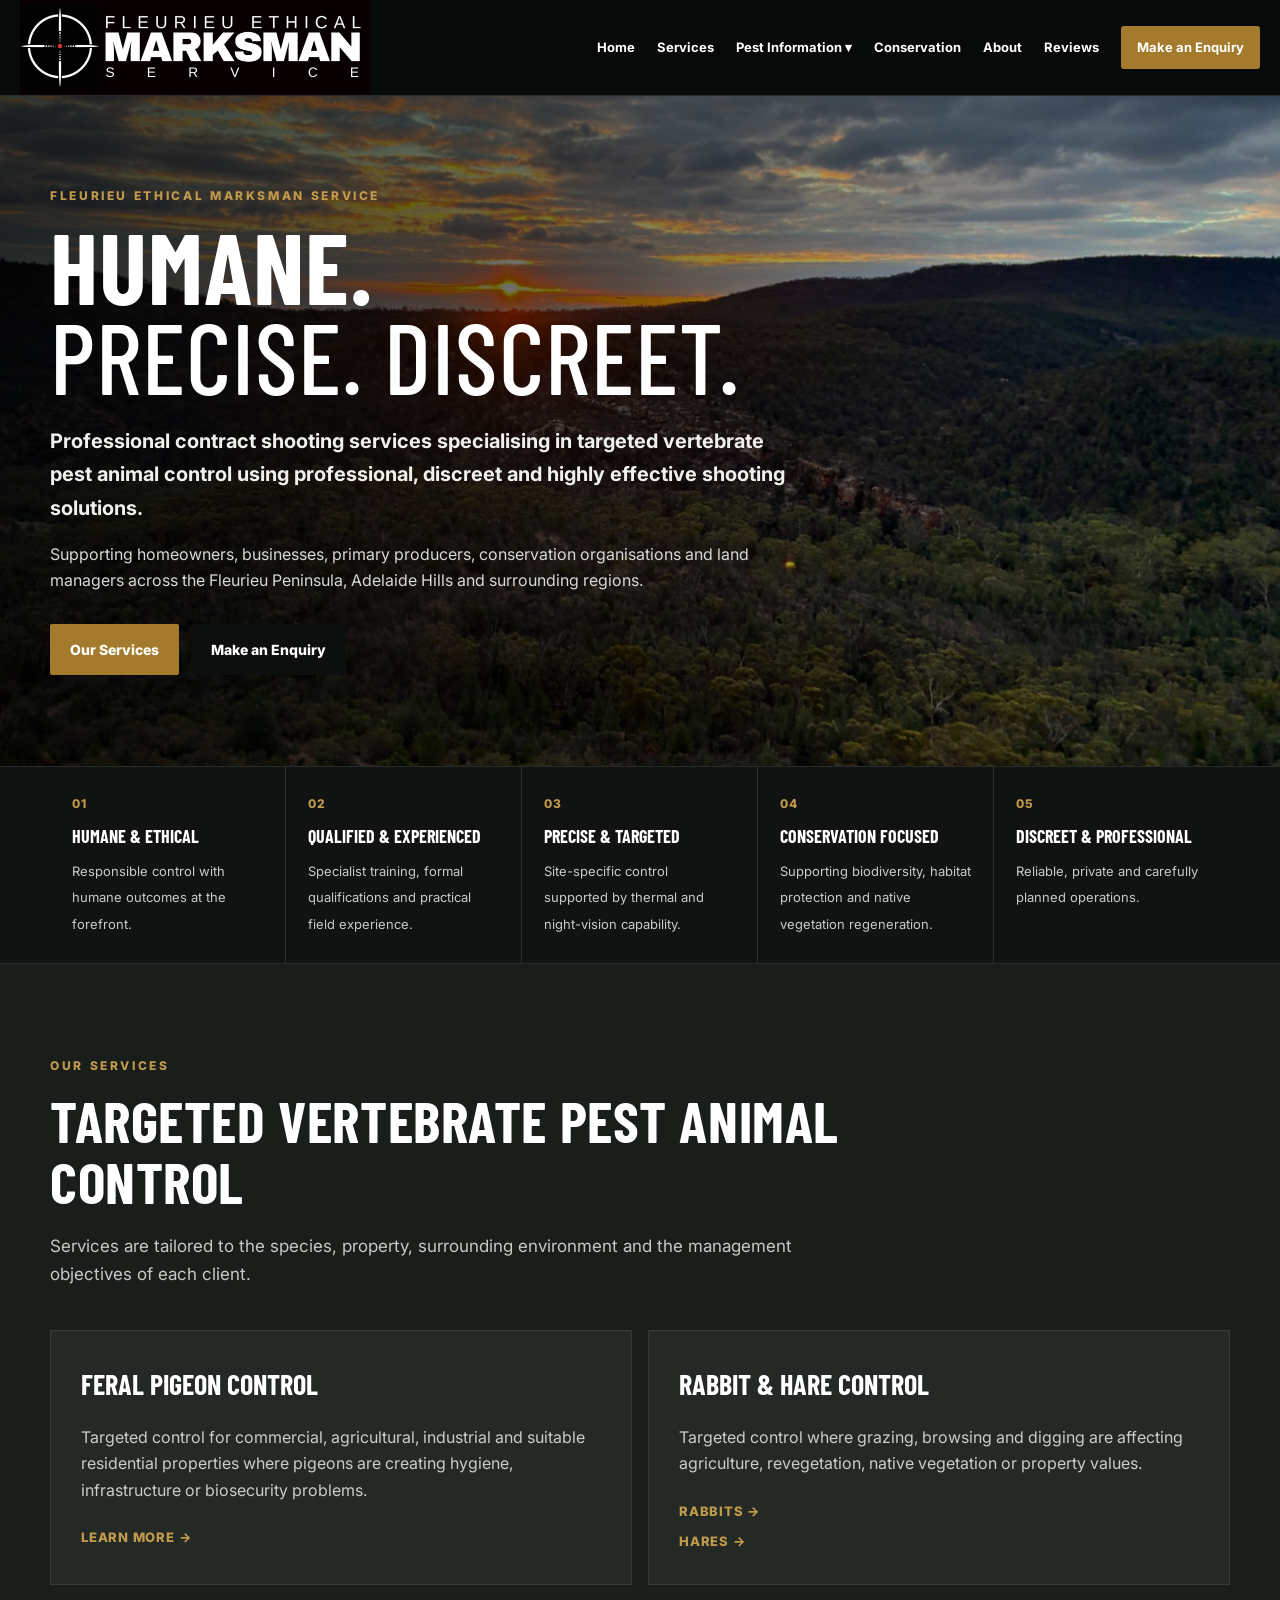
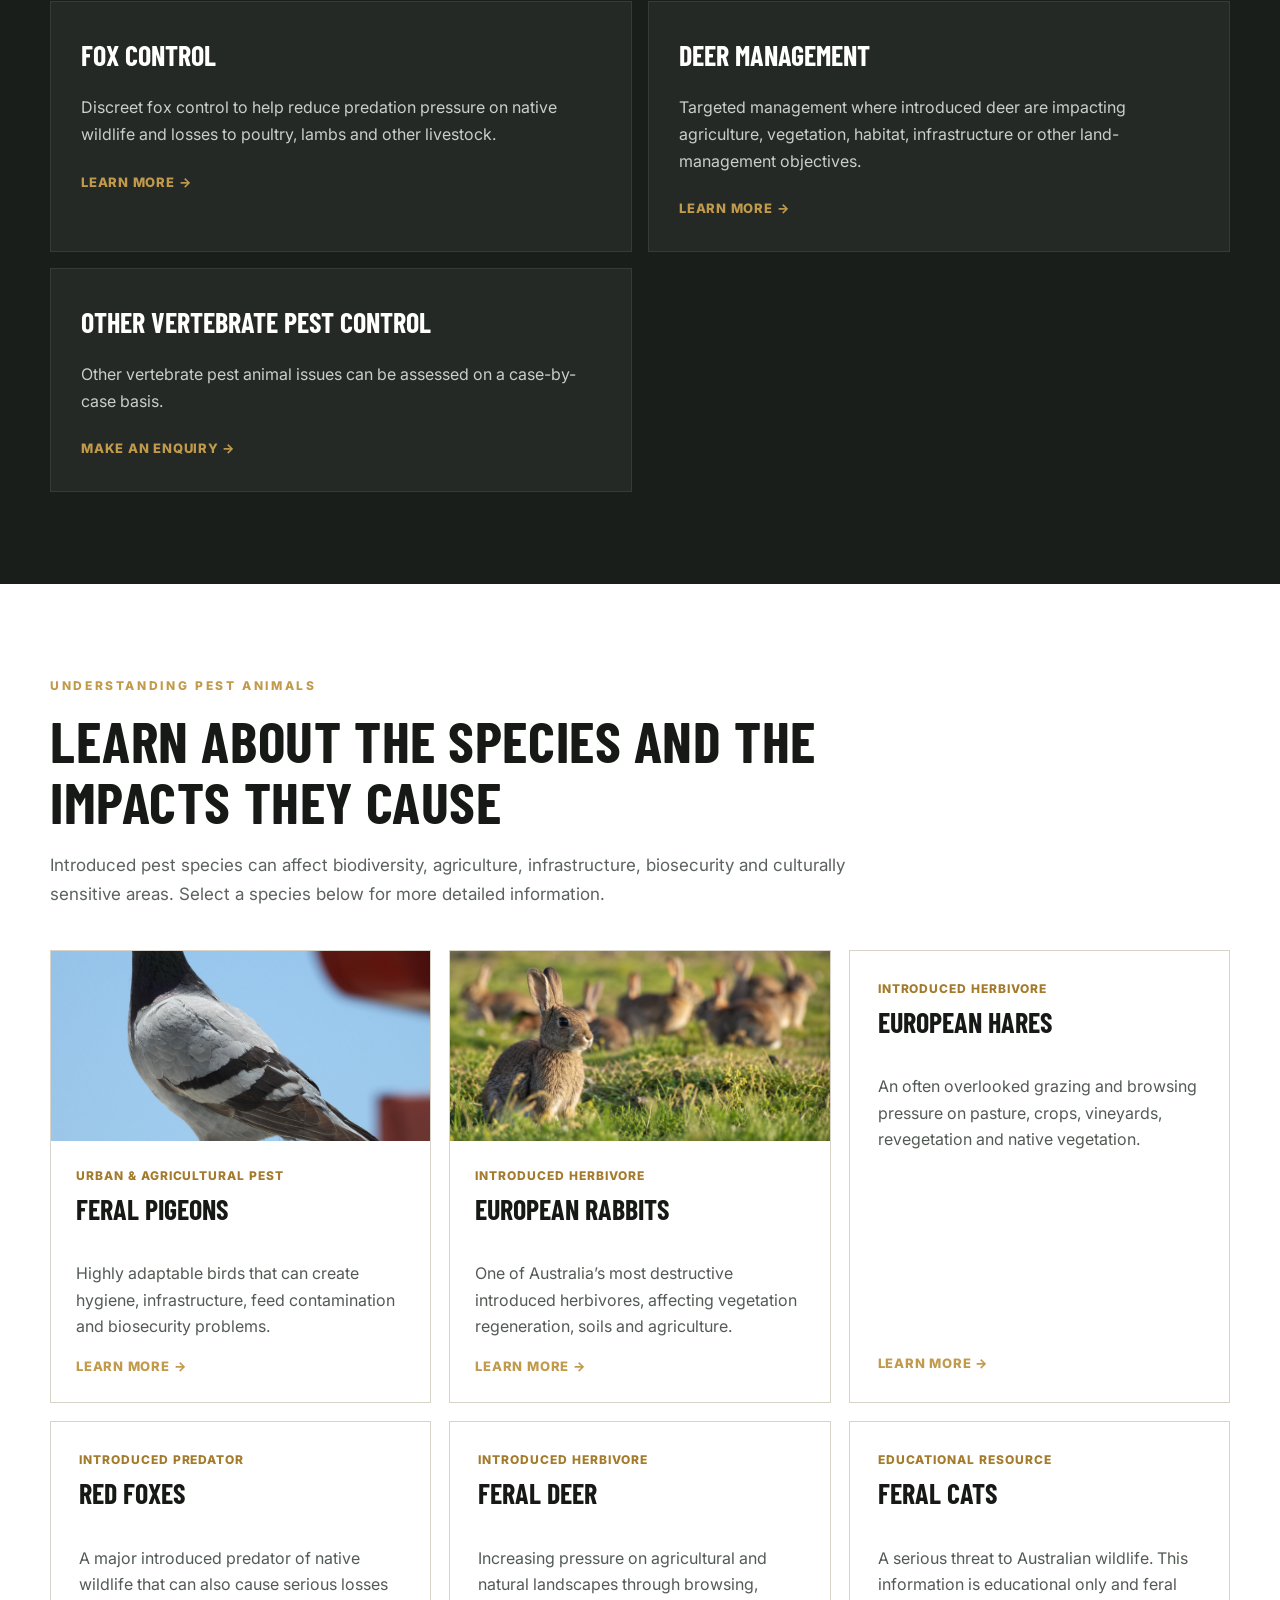
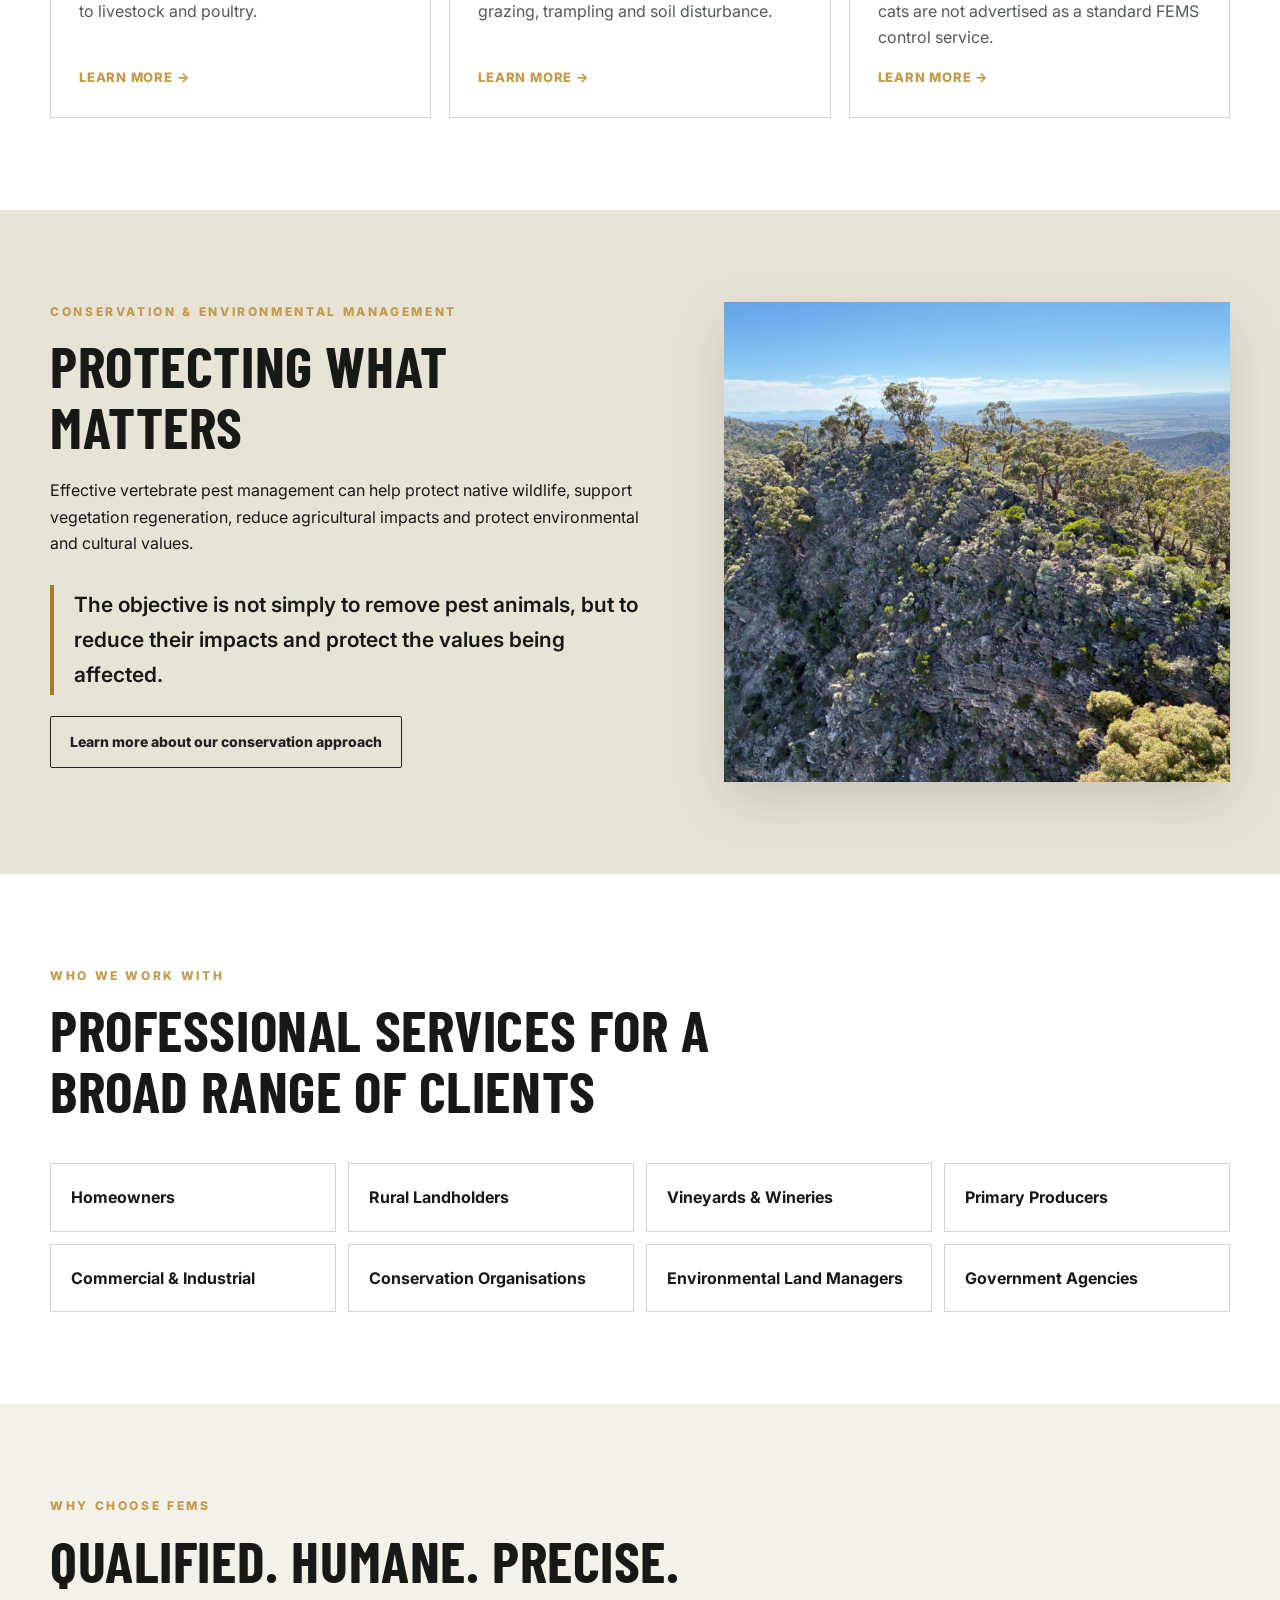
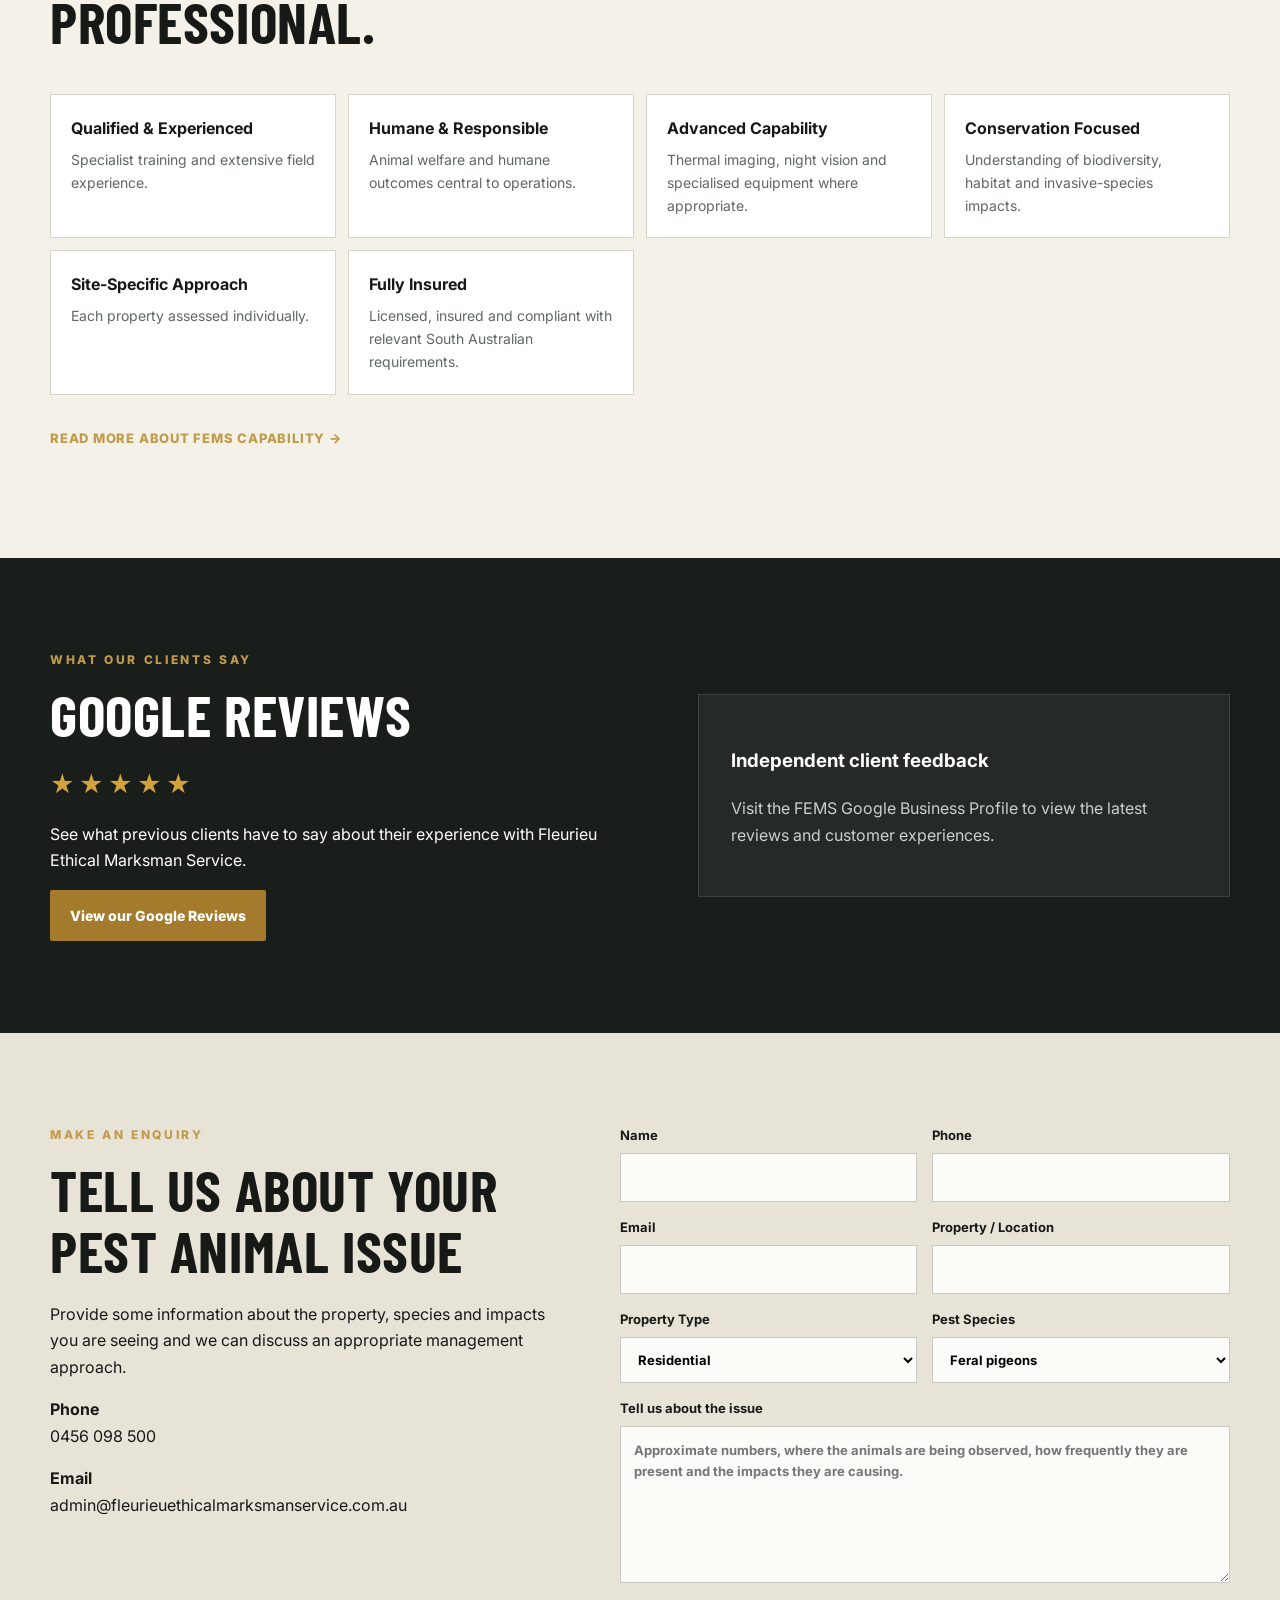
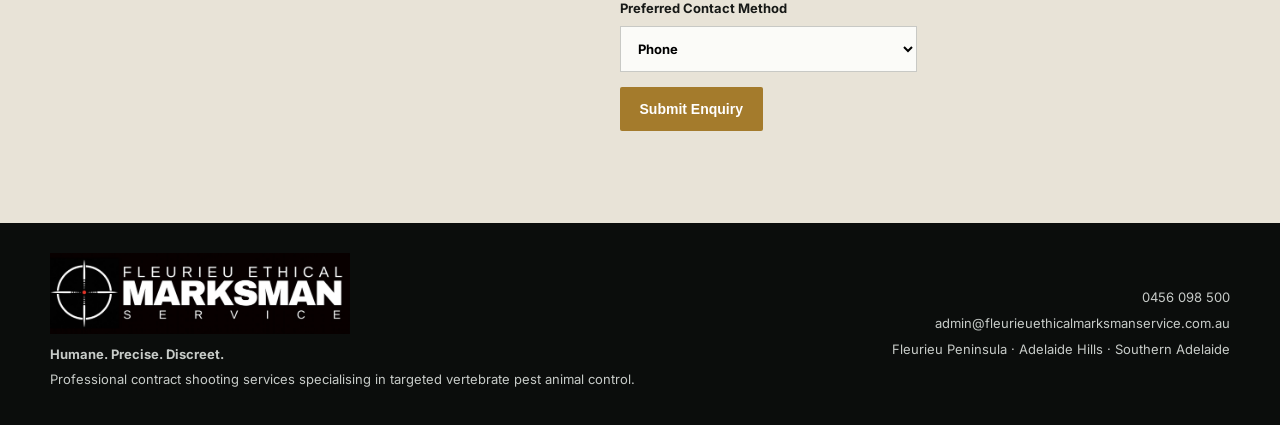
==== commit e3e0af7d: "Add files via upload" ====
--- a/index.html
+++ b/index.html
@@ -1,12 +1,371 @@
-<!doctype html><html lang="en-AU"><head><meta charset="utf-8"><meta name="viewport" content="width=device-width,initial-scale=1"><title>Fleurieu Ethical Marksman Service | Humane. Precise. Discreet.</title><meta name="description" content="Professional contract shooting services specialising in humane, targeted vertebrate pest animal control across the Fleurieu Peninsula and surrounding regions."><link rel="stylesheet" href="styles.css"></head><body><header class="site-header"><nav class="nav"><a class="logo" href="index.html" aria-label="Fleurieu Ethical Marksman Service home"><img src="assets/logo.jpg" alt="Fleurieu Ethical Marksman Service"></a><button class="menu" aria-label="Open navigation">☰</button><div class="nav-links"><a href="index.html">Home</a><a href="index.html#services">Services</a><div class="dropdown"><button class="dropbtn">Pest Information ▾</button><div class="dropdown-content"><a href="feral-pigeons.html">Feral Pigeons</a><a href="european-rabbits.html">European Rabbits</a><a href="european-hares.html">European Hares</a><a href="red-foxes.html">Red Foxes</a><a href="feral-deer.html">Feral Deer</a><a href="feral-cats.html">Feral Cats</a></div></div><a href="conservation.html">Conservation</a><a href="about.html">About</a><a href="index.html#reviews">Reviews</a><a class="nav-cta" href="index.html#enquiry">Make an Enquiry</a></div></nav></header><main>
-<section class="hero"><div class="hero-content"><div class="hero-copy"><p class="kicker">Fleurieu Ethical Marksman Service</p><h1>Humane.<br><span>Precise. Discreet.</span></h1><p class="lead"><strong>Professional contract shooting services specialising in targeted vertebrate pest animal control using professional, discreet and highly effective shooting solutions.</strong></p><p class="support">Fleurieu Ethical Marksman Service provides professional, humane and discreet vertebrate pest animal control for homeowners, businesses, primary producers, conservation organisations and land managers.</p><div class="actions"><a class="button gold" href="#services">Our Services</a><a class="button dark" href="#enquiry">Make an Enquiry</a></div></div></div></section>
-<section class="feature-strip"><div class="wrap features"><div class="feature"><div class="num">01</div><b>Humane &amp; Ethical</b><span>Responsible control with humane outcomes at the forefront.</span></div><div class="feature"><div class="num">02</div><b>Qualified &amp; Experienced</b><span>Specialist training, formal qualifications and practical field experience.</span></div><div class="feature"><div class="num">03</div><b>Precise &amp; Targeted</b><span>Site-specific control supported by thermal and night-vision capability.</span></div><div class="feature"><div class="num">04</div><b>Conservation Focused</b><span>Supporting biodiversity, habitat protection and regeneration.</span></div><div class="feature"><div class="num">05</div><b>Discreet &amp; Professional</b><span>Reliable, private and carefully planned operations.</span></div></div></section>
-<section class="section white intro"><div class="narrow"><p class="kicker">Targeted pest animal control</p><h2>Practical control with a broader purpose</h2><p>Our work is focused on reducing the impacts of pest animals on agriculture, biodiversity, native wildlife, vegetation, habitat, infrastructure, biosecurity and culturally sensitive areas.</p><p>Every property and pest issue is different. Our approach is targeted and site-specific, using appropriate equipment, technology and control methods to achieve effective outcomes while maintaining a strong focus on safety, animal welfare, compliance and minimising impacts on non-target species.</p></div></section>
-<section id="services" class="section dark"><div class="wrap"><div class="heading"><p class="kicker">Vertebrate pest control services</p><h2>Targeted solutions for individual properties and ongoing programs</h2><p>Control programs are tailored to the species, site, surrounding land uses and the management objectives of the client.</p></div><div class="service-grid"><article class="service-card"><h3>Feral Pigeon Control</h3><p>Targeted control around commercial buildings, warehouses, agricultural facilities, wineries, sheds, rooftops, solar panels and suitable residential properties.</p><a class="learn" href="feral-pigeons.html">Learn more about feral pigeons →</a></article><article class="service-card"><h3>Rabbit &amp; Hare Control</h3><p>Targeted control for rural properties, vineyards, conservation areas and commercial sites where grazing, browsing or digging is causing agricultural or environmental damage.</p><a class="learn" href="european-rabbits.html">Learn more about rabbits →</a><br><a class="learn" href="european-hares.html">Learn more about hares →</a></article><article class="service-card"><h3>Fox Control</h3><p>Discreet fox control for rural properties, vineyards, conservation areas and other sites where predation is affecting native wildlife, poultry, lambs or other livestock.</p><a class="learn" href="red-foxes.html">Learn more about foxes →</a></article><article class="service-card"><h3>Deer Management</h3><p>Targeted management where introduced deer are affecting agriculture, biodiversity, vegetation, infrastructure or other land-management objectives.</p><a class="learn" href="feral-deer.html">Learn more about deer →</a></article><article class="service-card"><h3>Other Vertebrate Pest Control</h3><p>Not every pest animal issue fits neatly within the main service categories. FEMS can assess other vertebrate pest animal problems on a case-by-case basis.</p><a class="learn" href="#enquiry">Make an enquiry →</a></article></div></div></section>
-<section id="education" class="section"><div class="wrap"><div class="heading"><p class="kicker">Understanding pest animals</p><h2>Information that supports better land management</h2><p>Australia’s unique plants and animals can be highly vulnerable to introduced species. Learn more about common pest species, the impacts they cause and why responsible management can be important.</p></div><div class="species-grid"><article class="species-card with-image"><img src="assets/pigeon.jpg" alt="Feral pigeon"><div class="card-body"><div class="species-kicker">Urban &amp; agricultural pest</div><h3>Feral Pigeons</h3><p>Highly adaptable birds that can create hygiene, infrastructure, feed contamination and biosecurity problems.</p><a class="learn" href="feral-pigeons.html">Learn more →</a></div></article><article class="species-card with-image"><img src="assets/rabbits2.jpg" alt="European rabbits"><div class="card-body"><div class="species-kicker">Introduced herbivore</div><h3>European Rabbits</h3><p>One of Australia’s most destructive introduced herbivores, affecting vegetation regeneration, soils and agriculture.</p><a class="learn" href="european-rabbits.html">Learn more →</a></div></article><article class="species-card"><div class="species-kicker">Introduced herbivore</div><h3>European Hares</h3><p>An often overlooked grazing and browsing pressure on pasture, crops, vineyards, revegetation and native vegetation.</p><a class="learn" href="european-hares.html">Learn more →</a></article><article class="species-card"><div class="species-kicker">Introduced predator</div><h3>Red Foxes</h3><p>A major introduced predator of native wildlife that can also cause serious losses to poultry, lambs and other livestock.</p><a class="learn" href="red-foxes.html">Learn more →</a></article><article class="species-card"><div class="species-kicker">Introduced herbivore</div><h3>Feral Deer</h3><p>Increasing pressure on agricultural and natural landscapes through browsing, grazing, trampling and soil disturbance.</p><a class="learn" href="feral-deer.html">Learn more →</a></article><article class="species-card"><div class="species-kicker">Educational resource</div><h3>Feral Cats</h3><p>A serious threat to Australian wildlife. This information is provided for education and is not advertised as a standard FEMS control service.</p><a class="learn" href="feral-cats.html">Learn more →</a></article></div></div></section>
-<section class="section earth"><div class="wrap split"><div><p class="kicker">Conservation &amp; environmental management</p><h2>Protecting what matters</h2><p>Predation, grazing, browsing, soil disturbance and competition can affect entire ecological communities and undermine efforts to restore degraded landscapes.</p><p>Effective pest management can support native wildlife, vegetation regeneration, habitat restoration, agricultural productivity, biosecurity and the protection of environmentally and culturally sensitive areas.</p><p class="quote">The objective is not simply to remove pest animals, but to reduce their impacts and protect the values being affected.</p><a class="button light-outline" href="conservation.html">Learn more about our conservation approach</a></div><div class="image-panel" role="img" aria-label="South Australian bush landscape"></div></div></section>
-<section class="section white"><div class="wrap"><div class="heading"><p class="kicker">Who we work with</p><h2>Services tailored to the site and the objective</h2></div><div class="who-grid"><div>Homeowners</div><div>Rural Landholders</div><div>Vineyards &amp; Wineries</div><div>Primary Producers</div><div>Commercial &amp; Industrial</div><div>Conservation Organisations</div><div>Environmental Land Managers</div><div>Government Agencies</div></div></div></section>
-<section class="section"><div class="wrap"><div class="heading"><p class="kicker">Why choose FEMS</p><h2>Qualified. Humane. Precise. Professional.</h2></div><div class="why-grid"><div>Qualified &amp; Experienced<span>Specialist training and extensive field experience.</span></div><div>Humane &amp; Responsible<span>Animal welfare and humane outcomes central to operations.</span></div><div>Advanced Capability<span>Thermal imaging, night vision and specialised equipment where appropriate.</span></div><div>Conservation Focused<span>Understanding of biodiversity, habitat and invasive-species impacts.</span></div><div>Site-Specific Approach<span>Each property assessed individually.</span></div><div>Fully Insured<span>Licensed, insured and compliant with relevant South Australian requirements.</span></div></div><p style="margin-top:25px"><a class="learn" href="about.html">Read more about FEMS capability →</a></p></div></section>
-<section id="reviews" class="section dark"><div class="wrap review-grid"><div><p class="kicker">What our clients say</p><h2>Google Reviews</h2><div class="stars">★★★★★</div><p>See current reviews from clients who have used Fleurieu Ethical Marksman Service.</p><a class="button gold" href="https://share.google/dHgZA2Qu778VQxqV4" target="_blank" rel="noopener">View our Google Reviews</a></div><div class="review-box"><h3>Independent client feedback</h3><p>Rather than displaying a review count that can become outdated, the link takes visitors directly to the current FEMS Google Business Profile.</p></div></div></section>
-<section class="section white"><div class="wrap"><div class="heading"><p class="kicker">Service areas</p><h2>Fleurieu Peninsula and surrounding regions</h2><p>FEMS operates throughout the Fleurieu Peninsula, Adelaide Hills, Southern Adelaide and surrounding regions. Travel outside these areas may be available for suitable projects.</p></div><div class="areas"><span>Fleurieu Peninsula</span><span>Adelaide Hills</span><span>Southern Adelaide</span><span>Rural properties</span><span>Commercial sites</span><span>Conservation areas</span></div></div></section>
-<section id="enquiry" class="section earth"><div class="wrap contact-grid"><div><p class="kicker">Make an enquiry</p><h2>Tell us about your pest animal issue</h2><p>If you are experiencing a pest animal problem, provide some information about the property, species and impacts you are seeing. We can discuss your requirements and determine an appropriate management approach.</p><div class="contact-info"><p><strong>Phone</strong><br><a href="tel:+61456098500">0456 098 500</a></p><p><strong>Email</strong><br><a href="mailto:admin@fleurieuethicalmarksmanservice.com.au">admin@fleurieuethicalmarksmanservice.com.au</a></p></div></div><form class="form" action="https://formsubmit.co/admin@fleurieuethicalmarksmanservice.com.au" method="POST"><input type="hidden" name="_subject" value="New FEMS Website Enquiry"><input type="hidden" name="_captcha" value="false"><label>Name<input name="Name" required></label><label>Phone<input name="Phone" type="tel" required></label><label>Email<input name="Email" type="email" required></label><label>Property / Location<input name="Property / Location"></label><label>Property Type<select name="Property Type"><option>Residential</option><option>Rural</option><option>Vineyard / Winery</option><option>Agricultural</option><option>Commercial / Industrial</option><option>Conservation / Environmental</option><option>Other</option></select></label><label>Pest Species<select name="Pest Species"><option>Feral pigeons</option><option>Rabbits / hares</option><option>Foxes</option><option>Deer</option><option>Other vertebrate pest</option><option>General enquiry</option></select></label><label class="full">Tell us about the issue<textarea name="Details" rows="6" placeholder="Approximate numbers, where the animals are being observed, how frequently they are present and the impacts they are causing." required></textarea></label><label>Preferred Contact Method<select name="Preferred Contact"><option>Phone</option><option>Email</option></select></label><button class="button gold" type="submit">Submit Enquiry</button><small>The first submission may trigger a one-time FormSubmit activation email to the FEMS inbox. Once activated, enquiries are delivered directly to admin@fleurieuethicalmarksmanservice.com.au without the customer having to type the address.</small></form></div></section></main><footer class="footer"><div class="wrap footer-grid"><div><img class="footer-logo" src="assets/logo.jpg" alt="Fleurieu Ethical Marksman Service"><p><strong>Humane. Precise. Discreet.</strong></p><p>Professional contract shooting services specialising in targeted vertebrate pest animal control.</p></div><div class="footer-right"><p><a href="tel:+61456098500">0456 098 500</a></p><p><a href="mailto:admin@fleurieuethicalmarksmanservice.com.au">admin@fleurieuethicalmarksmanservice.com.au</a></p><p>Fleurieu Peninsula · Adelaide Hills · Southern Adelaide</p></div></div></footer><script>document.querySelector('.menu')?.addEventListener('click',()=>document.querySelector('.nav-links').classList.toggle('open'));</script></body></html>+<!doctype html>
+<html lang="en-AU">
+<head>
+  <meta charset="utf-8">
+  <meta name="viewport" content="width=device-width,initial-scale=1">
+  <title>Fleurieu Ethical Marksman Service | Humane. Precise. Discreet.</title>
+  <meta name="description" content="Professional contract shooting services specialising in targeted vertebrate pest animal control across the Fleurieu Peninsula, Adelaide Hills and surrounding regions.">
+  <link rel="stylesheet" href="styles.css">
+</head>
+<body>
+
+<header class="site-header">
+  <nav class="nav">
+    <a class="logo" href="index.html" aria-label="Fleurieu Ethical Marksman Service home">
+      <img src="assets/logo.jpg" alt="Fleurieu Ethical Marksman Service">
+    </a>
+
+    <button class="menu" aria-label="Open navigation">☰</button>
+
+    <div class="nav-links">
+      <a href="index.html">Home</a>
+      <a href="#services">Services</a>
+
+      <div class="dropdown">
+        <button class="dropbtn">Pest Information ▾</button>
+        <div class="dropdown-content">
+          <a href="feral-pigeons.html">Feral Pigeons</a>
+          <a href="european-rabbits.html">European Rabbits</a>
+          <a href="european-hares.html">European Hares</a>
+          <a href="red-foxes.html">Red Foxes</a>
+          <a href="feral-deer.html">Feral Deer</a>
+          <a href="feral-cats.html">Feral Cats</a>
+        </div>
+      </div>
+
+      <a href="conservation.html">Conservation</a>
+      <a href="about.html">About</a>
+      <a href="#reviews">Reviews</a>
+      <a class="nav-cta" href="#enquiry">Make an Enquiry</a>
+    </div>
+  </nav>
+</header>
+
+<main>
+
+<section class="hero">
+  <div class="hero-content">
+    <div class="hero-copy">
+      <p class="kicker">Fleurieu Ethical Marksman Service</p>
+      <h1>Humane.<br><span>Precise. Discreet.</span></h1>
+
+      <p class="lead">
+        <strong>Professional contract shooting services specialising in targeted vertebrate pest animal control using professional, discreet and highly effective shooting solutions.</strong>
+      </p>
+
+      <p class="support">
+        Supporting homeowners, businesses, primary producers, conservation organisations and land managers across the Fleurieu Peninsula, Adelaide Hills and surrounding regions.
+      </p>
+
+      <div class="actions">
+        <a class="button gold" href="#services">Our Services</a>
+        <a class="button dark" href="#enquiry">Make an Enquiry</a>
+      </div>
+    </div>
+  </div>
+</section>
+
+<section class="feature-strip">
+  <div class="wrap features">
+    <div class="feature">
+      <div class="num">01</div>
+      <b>Humane &amp; Ethical</b>
+      <span>Responsible control with humane outcomes at the forefront.</span>
+    </div>
+
+    <div class="feature">
+      <div class="num">02</div>
+      <b>Qualified &amp; Experienced</b>
+      <span>Specialist training, formal qualifications and practical field experience.</span>
+    </div>
+
+    <div class="feature">
+      <div class="num">03</div>
+      <b>Precise &amp; Targeted</b>
+      <span>Site-specific control supported by thermal and night-vision capability.</span>
+    </div>
+
+    <div class="feature">
+      <div class="num">04</div>
+      <b>Conservation Focused</b>
+      <span>Supporting biodiversity, habitat protection and native vegetation regeneration.</span>
+    </div>
+
+    <div class="feature">
+      <div class="num">05</div>
+      <b>Discreet &amp; Professional</b>
+      <span>Reliable, private and carefully planned operations.</span>
+    </div>
+  </div>
+</section>
+
+<section id="services" class="section dark">
+  <div class="wrap">
+    <div class="heading">
+      <p class="kicker">Our Services</p>
+      <h2>Targeted vertebrate pest animal control</h2>
+      <p>Services are tailored to the species, property, surrounding environment and the management objectives of each client.</p>
+    </div>
+
+    <div class="service-grid">
+      <article class="service-card">
+        <h3>Feral Pigeon Control</h3>
+        <p>Targeted control for commercial, agricultural, industrial and suitable residential properties where pigeons are creating hygiene, infrastructure or biosecurity problems.</p>
+        <a class="learn" href="feral-pigeons.html">Learn more →</a>
+      </article>
+
+      <article class="service-card">
+        <h3>Rabbit &amp; Hare Control</h3>
+        <p>Targeted control where grazing, browsing and digging are affecting agriculture, revegetation, native vegetation or property values.</p>
+        <a class="learn" href="european-rabbits.html">Rabbits →</a><br>
+        <a class="learn" href="european-hares.html">Hares →</a>
+      </article>
+
+      <article class="service-card">
+        <h3>Fox Control</h3>
+        <p>Discreet fox control to help reduce predation pressure on native wildlife and losses to poultry, lambs and other livestock.</p>
+        <a class="learn" href="red-foxes.html">Learn more →</a>
+      </article>
+
+      <article class="service-card">
+        <h3>Deer Management</h3>
+        <p>Targeted management where introduced deer are impacting agriculture, vegetation, habitat, infrastructure or other land-management objectives.</p>
+        <a class="learn" href="feral-deer.html">Learn more →</a>
+      </article>
+
+      <article class="service-card">
+        <h3>Other Vertebrate Pest Control</h3>
+        <p>Other vertebrate pest animal issues can be assessed on a case-by-case basis.</p>
+        <a class="learn" href="#enquiry">Make an enquiry →</a>
+      </article>
+    </div>
+  </div>
+</section>
+
+<section id="education" class="section white">
+  <div class="wrap">
+    <div class="heading">
+      <p class="kicker">Understanding Pest Animals</p>
+      <h2>Learn about the species and the impacts they cause</h2>
+      <p>Introduced pest species can affect biodiversity, agriculture, infrastructure, biosecurity and culturally sensitive areas. Select a species below for more detailed information.</p>
+    </div>
+
+    <div class="species-grid">
+      <article class="species-card with-image">
+        <img src="assets/pigeon.jpg" alt="Feral pigeon">
+        <div class="card-body">
+          <div class="species-kicker">Urban &amp; agricultural pest</div>
+          <h3>Feral Pigeons</h3>
+          <p>Highly adaptable birds that can create hygiene, infrastructure, feed contamination and biosecurity problems.</p>
+          <a class="learn" href="feral-pigeons.html">Learn more →</a>
+        </div>
+      </article>
+
+      <article class="species-card with-image">
+        <img src="assets/rabbits2.jpg" alt="European rabbits">
+        <div class="card-body">
+          <div class="species-kicker">Introduced herbivore</div>
+          <h3>European Rabbits</h3>
+          <p>One of Australia’s most destructive introduced herbivores, affecting vegetation regeneration, soils and agriculture.</p>
+          <a class="learn" href="european-rabbits.html">Learn more →</a>
+        </div>
+      </article>
+
+      <article class="species-card">
+        <div class="species-kicker">Introduced herbivore</div>
+        <h3>European Hares</h3>
+        <p>An often overlooked grazing and browsing pressure on pasture, crops, vineyards, revegetation and native vegetation.</p>
+        <a class="learn" href="european-hares.html">Learn more →</a>
+      </article>
+
+      <article class="species-card">
+        <div class="species-kicker">Introduced predator</div>
+        <h3>Red Foxes</h3>
+        <p>A major introduced predator of native wildlife that can also cause serious losses to livestock and poultry.</p>
+        <a class="learn" href="red-foxes.html">Learn more →</a>
+      </article>
+
+      <article class="species-card">
+        <div class="species-kicker">Introduced herbivore</div>
+        <h3>Feral Deer</h3>
+        <p>Increasing pressure on agricultural and natural landscapes through browsing, grazing, trampling and soil disturbance.</p>
+        <a class="learn" href="feral-deer.html">Learn more →</a>
+      </article>
+
+      <article class="species-card">
+        <div class="species-kicker">Educational resource</div>
+        <h3>Feral Cats</h3>
+        <p>A serious threat to Australian wildlife. This information is educational only and feral cats are not advertised as a standard FEMS control service.</p>
+        <a class="learn" href="feral-cats.html">Learn more →</a>
+      </article>
+    </div>
+  </div>
+</section>
+
+<section class="section earth">
+  <div class="wrap split">
+    <div>
+      <p class="kicker">Conservation &amp; Environmental Management</p>
+      <h2>Protecting what matters</h2>
+
+      <p>
+        Effective vertebrate pest management can help protect native wildlife, support vegetation regeneration, reduce agricultural impacts and protect environmental and cultural values.
+      </p>
+
+      <p class="quote">
+        The objective is not simply to remove pest animals, but to reduce their impacts and protect the values being affected.
+      </p>
+
+      <a class="button light-outline" href="conservation.html">Learn more about our conservation approach</a>
+    </div>
+
+    <div class="image-panel" role="img" aria-label="South Australian bush landscape"></div>
+  </div>
+</section>
+
+<section class="section white">
+  <div class="wrap">
+    <div class="heading">
+      <p class="kicker">Who We Work With</p>
+      <h2>Professional services for a broad range of clients</h2>
+    </div>
+
+    <div class="who-grid">
+      <div>Homeowners</div>
+      <div>Rural Landholders</div>
+      <div>Vineyards &amp; Wineries</div>
+      <div>Primary Producers</div>
+      <div>Commercial &amp; Industrial</div>
+      <div>Conservation Organisations</div>
+      <div>Environmental Land Managers</div>
+      <div>Government Agencies</div>
+    </div>
+  </div>
+</section>
+
+<section class="section">
+  <div class="wrap">
+    <div class="heading">
+      <p class="kicker">Why Choose FEMS</p>
+      <h2>Qualified. Humane. Precise. Professional.</h2>
+    </div>
+
+    <div class="why-grid">
+      <div>Qualified &amp; Experienced<span>Specialist training and extensive field experience.</span></div>
+      <div>Humane &amp; Responsible<span>Animal welfare and humane outcomes central to operations.</span></div>
+      <div>Advanced Capability<span>Thermal imaging, night vision and specialised equipment where appropriate.</span></div>
+      <div>Conservation Focused<span>Understanding of biodiversity, habitat and invasive-species impacts.</span></div>
+      <div>Site-Specific Approach<span>Each property assessed individually.</span></div>
+      <div>Fully Insured<span>Licensed, insured and compliant with relevant South Australian requirements.</span></div>
+    </div>
+
+    <p style="margin-top:25px">
+      <a class="learn" href="about.html">Read more about FEMS capability →</a>
+    </p>
+  </div>
+</section>
+
+<section id="reviews" class="section dark">
+  <div class="wrap review-grid">
+    <div>
+      <p class="kicker">What Our Clients Say</p>
+      <h2>Google Reviews</h2>
+      <div class="stars">★★★★★</div>
+      <p>See what previous clients have to say about their experience with Fleurieu Ethical Marksman Service.</p>
+      <a class="button gold" href="https://share.google/dHgZA2Qu778VQxqV4" target="_blank" rel="noopener">View our Google Reviews</a>
+    </div>
+
+    <div class="review-box">
+      <h3>Independent client feedback</h3>
+      <p>Visit the FEMS Google Business Profile to view the latest reviews and customer experiences.</p>
+    </div>
+  </div>
+</section>
+
+<section id="enquiry" class="section earth">
+  <div class="wrap contact-grid">
+    <div>
+      <p class="kicker">Make an Enquiry</p>
+      <h2>Tell us about your pest animal issue</h2>
+      <p>Provide some information about the property, species and impacts you are seeing and we can discuss an appropriate management approach.</p>
+
+      <div class="contact-info">
+        <p><strong>Phone</strong><br><a href="tel:+61456098500">0456 098 500</a></p>
+        <p><strong>Email</strong><br><a href="mailto:admin@fleurieuethicalmarksmanservice.com.au">admin@fleurieuethicalmarksmanservice.com.au</a></p>
+      </div>
+    </div>
+
+    <form class="form" action="https://formsubmit.co/admin@fleurieuethicalmarksmanservice.com.au" method="POST">
+      <input type="hidden" name="_subject" value="New FEMS Website Enquiry">
+      <input type="hidden" name="_captcha" value="false">
+
+      <label>Name<input name="Name" required></label>
+      <label>Phone<input name="Phone" type="tel" required></label>
+      <label>Email<input name="Email" type="email" required></label>
+      <label>Property / Location<input name="Property / Location"></label>
+
+      <label>Property Type
+        <select name="Property Type">
+          <option>Residential</option>
+          <option>Rural</option>
+          <option>Vineyard / Winery</option>
+          <option>Agricultural</option>
+          <option>Commercial / Industrial</option>
+          <option>Conservation / Environmental</option>
+          <option>Other</option>
+        </select>
+      </label>
+
+      <label>Pest Species
+        <select name="Pest Species">
+          <option>Feral pigeons</option>
+          <option>Rabbits / hares</option>
+          <option>Foxes</option>
+          <option>Deer</option>
+          <option>Other vertebrate pest</option>
+          <option>General enquiry</option>
+        </select>
+      </label>
+
+      <label class="full">Tell us about the issue
+        <textarea name="Details" rows="6" placeholder="Approximate numbers, where the animals are being observed, how frequently they are present and the impacts they are causing." required></textarea>
+      </label>
+
+      <label>Preferred Contact Method
+        <select name="Preferred Contact">
+          <option>Phone</option>
+          <option>Email</option>
+        </select>
+      </label>
+
+      <button class="button gold" type="submit">Submit Enquiry</button>
+    </form>
+  </div>
+</section>
+
+</main>
+
+<footer class="footer">
+  <div class="wrap footer-grid">
+    <div>
+      <img class="footer-logo" src="assets/logo.jpg" alt="Fleurieu Ethical Marksman Service">
+      <p><strong>Humane. Precise. Discreet.</strong></p>
+      <p>Professional contract shooting services specialising in targeted vertebrate pest animal control.</p>
+    </div>
+
+    <div class="footer-right">
+      <p><a href="tel:+61456098500">0456 098 500</a></p>
+      <p><a href="mailto:admin@fleurieuethicalmarksmanservice.com.au">admin@fleurieuethicalmarksmanservice.com.au</a></p>
+      <p>Fleurieu Peninsula · Adelaide Hills · Southern Adelaide</p>
+    </div>
+  </div>
+</footer>
+
+<script>
+document.querySelector('.menu')?.addEventListener('click', () => {
+  document.querySelector('.nav-links').classList.toggle('open');
+});
+</script>
+
+</body>
+</html>
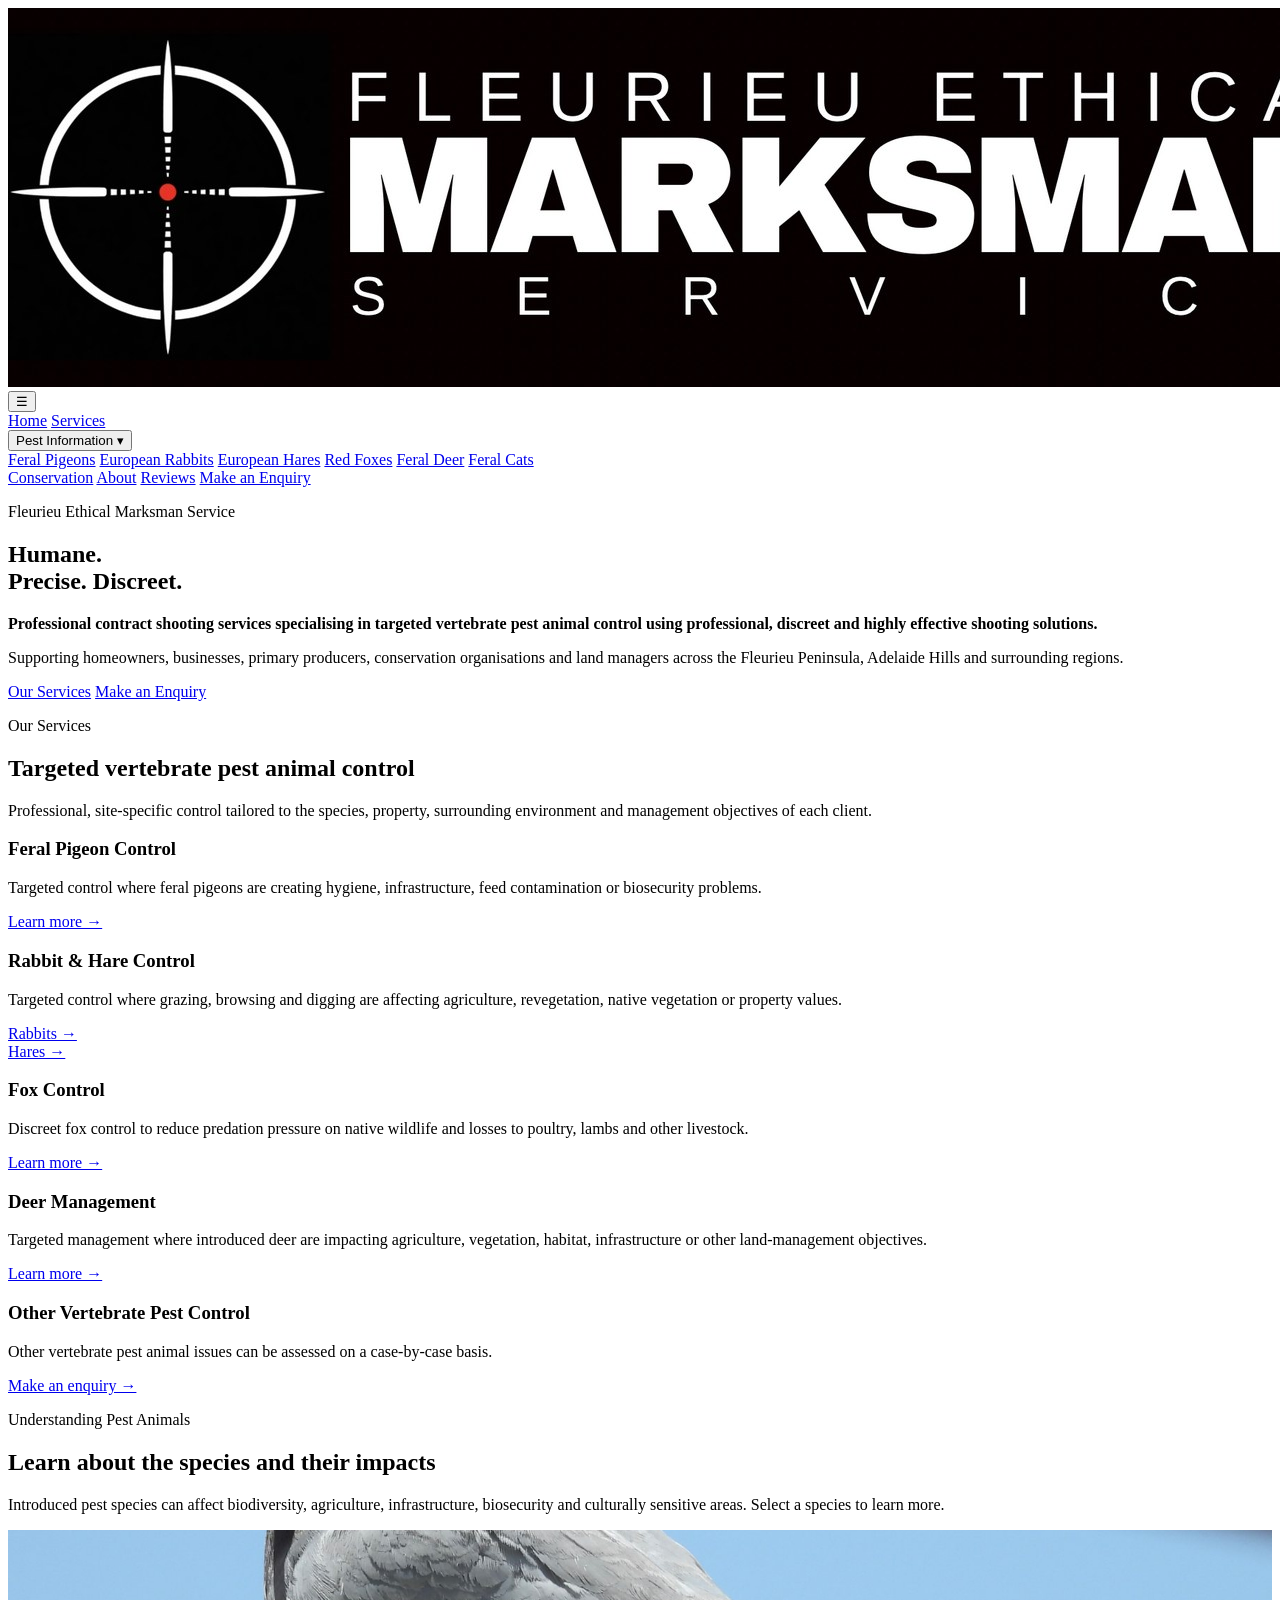
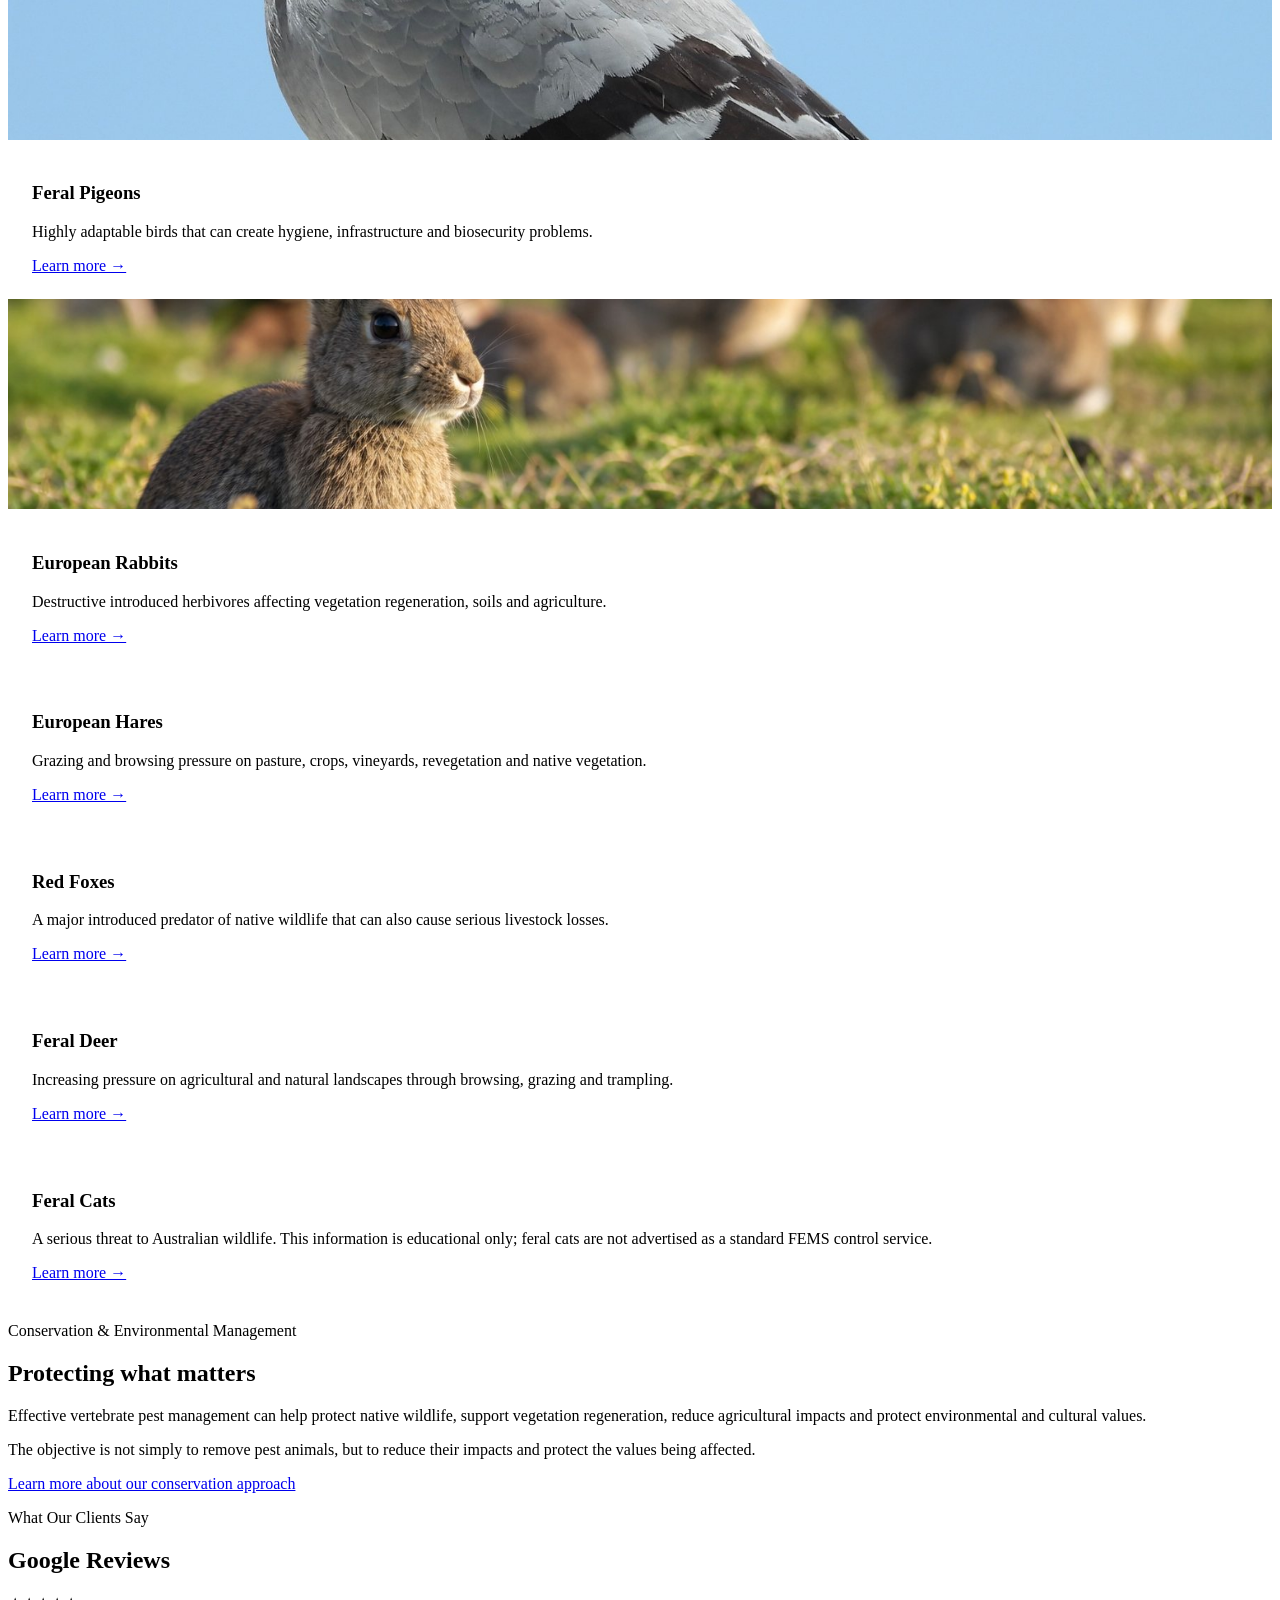
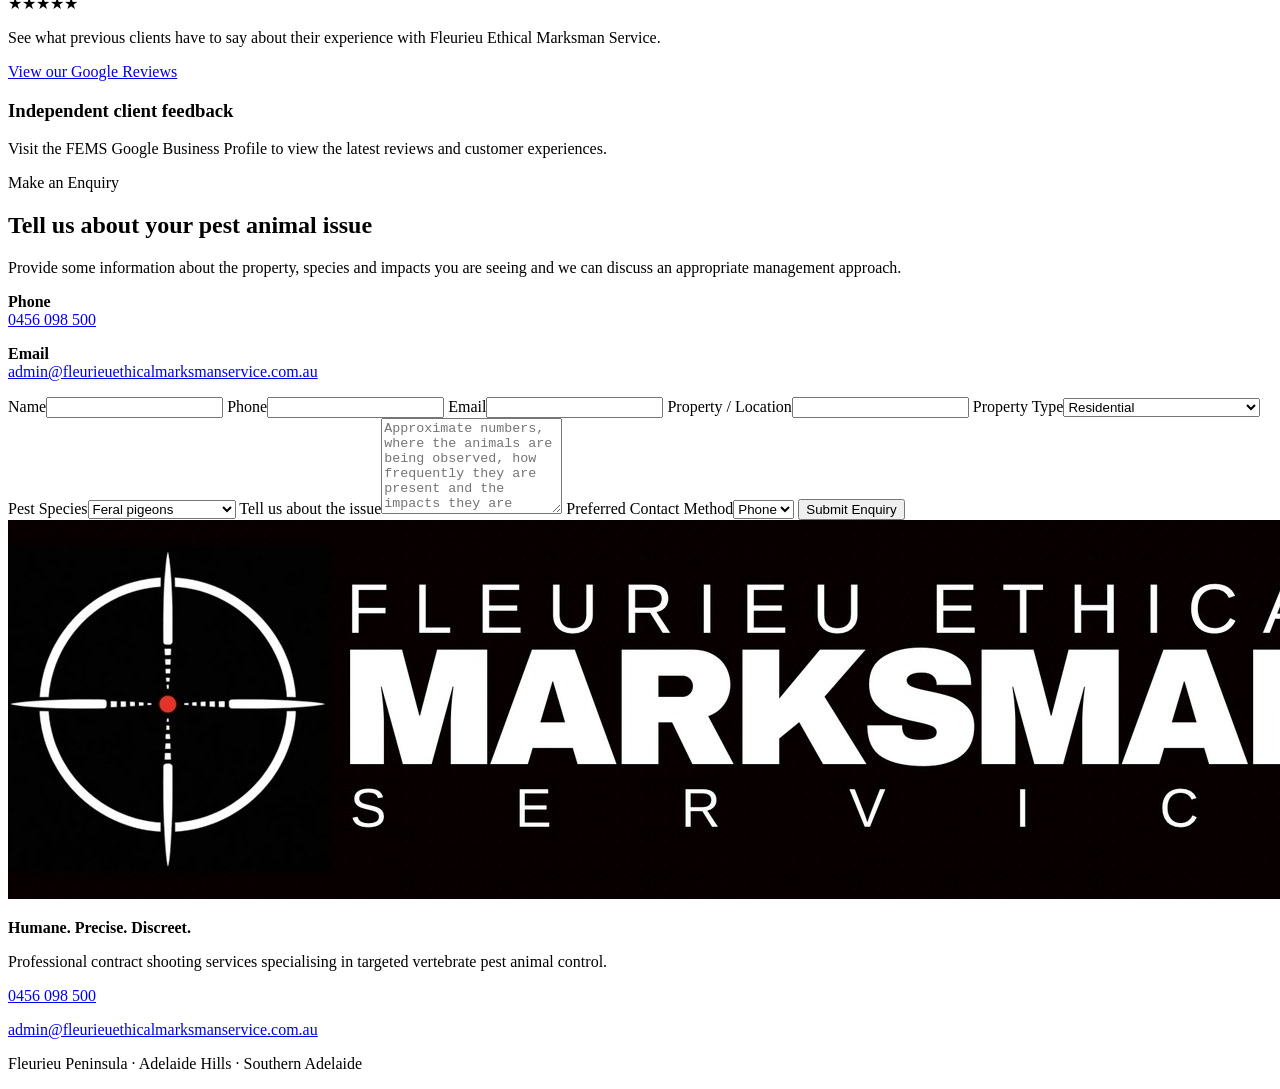
==== commit b190d94e: "Add files via upload" ====
--- a/index.html
+++ b/index.html
@@ -8,19 +8,15 @@
   <link rel="stylesheet" href="styles.css">
 </head>
 <body>
-
 <header class="site-header">
   <nav class="nav">
     <a class="logo" href="index.html" aria-label="Fleurieu Ethical Marksman Service home">
       <img src="assets/logo.jpg" alt="Fleurieu Ethical Marksman Service">
     </a>
-
     <button class="menu" aria-label="Open navigation">☰</button>
-
     <div class="nav-links">
       <a href="index.html">Home</a>
       <a href="#services">Services</a>
-
       <div class="dropdown">
         <button class="dropbtn">Pest Information ▾</button>
         <div class="dropdown-content">
@@ -32,7 +28,6 @@
           <a href="feral-cats.html">Feral Cats</a>
         </div>
       </div>
-
       <a href="conservation.html">Conservation</a>
       <a href="about.html">About</a>
       <a href="#reviews">Reviews</a>
@@ -42,59 +37,17 @@
 </header>
 
 <main>
-
 <section class="hero">
   <div class="hero-content">
     <div class="hero-copy">
       <p class="kicker">Fleurieu Ethical Marksman Service</p>
       <h1>Humane.<br><span>Precise. Discreet.</span></h1>
-
-      <p class="lead">
-        <strong>Professional contract shooting services specialising in targeted vertebrate pest animal control using professional, discreet and highly effective shooting solutions.</strong>
-      </p>
-
-      <p class="support">
-        Supporting homeowners, businesses, primary producers, conservation organisations and land managers across the Fleurieu Peninsula, Adelaide Hills and surrounding regions.
-      </p>
-
+      <p class="lead"><strong>Professional contract shooting services specialising in targeted vertebrate pest animal control using professional, discreet and highly effective shooting solutions.</strong></p>
+      <p class="support">Supporting homeowners, businesses, primary producers, conservation organisations and land managers across the Fleurieu Peninsula, Adelaide Hills and surrounding regions.</p>
       <div class="actions">
         <a class="button gold" href="#services">Our Services</a>
         <a class="button dark" href="#enquiry">Make an Enquiry</a>
       </div>
-    </div>
-  </div>
-</section>
-
-<section class="feature-strip">
-  <div class="wrap features">
-    <div class="feature">
-      <div class="num">01</div>
-      <b>Humane &amp; Ethical</b>
-      <span>Responsible control with humane outcomes at the forefront.</span>
-    </div>
-
-    <div class="feature">
-      <div class="num">02</div>
-      <b>Qualified &amp; Experienced</b>
-      <span>Specialist training, formal qualifications and practical field experience.</span>
-    </div>
-
-    <div class="feature">
-      <div class="num">03</div>
-      <b>Precise &amp; Targeted</b>
-      <span>Site-specific control supported by thermal and night-vision capability.</span>
-    </div>
-
-    <div class="feature">
-      <div class="num">04</div>
-      <b>Conservation Focused</b>
-      <span>Supporting biodiversity, habitat protection and native vegetation regeneration.</span>
-    </div>
-
-    <div class="feature">
-      <div class="num">05</div>
-      <b>Discreet &amp; Professional</b>
-      <span>Reliable, private and carefully planned operations.</span>
     </div>
   </div>
 </section>
@@ -104,40 +57,14 @@
     <div class="heading">
       <p class="kicker">Our Services</p>
       <h2>Targeted vertebrate pest animal control</h2>
-      <p>Services are tailored to the species, property, surrounding environment and the management objectives of each client.</p>
+      <p>Professional, site-specific control tailored to the species, property, surrounding environment and management objectives of each client.</p>
     </div>
-
     <div class="service-grid">
-      <article class="service-card">
-        <h3>Feral Pigeon Control</h3>
-        <p>Targeted control for commercial, agricultural, industrial and suitable residential properties where pigeons are creating hygiene, infrastructure or biosecurity problems.</p>
-        <a class="learn" href="feral-pigeons.html">Learn more →</a>
-      </article>
-
-      <article class="service-card">
-        <h3>Rabbit &amp; Hare Control</h3>
-        <p>Targeted control where grazing, browsing and digging are affecting agriculture, revegetation, native vegetation or property values.</p>
-        <a class="learn" href="european-rabbits.html">Rabbits →</a><br>
-        <a class="learn" href="european-hares.html">Hares →</a>
-      </article>
-
-      <article class="service-card">
-        <h3>Fox Control</h3>
-        <p>Discreet fox control to help reduce predation pressure on native wildlife and losses to poultry, lambs and other livestock.</p>
-        <a class="learn" href="red-foxes.html">Learn more →</a>
-      </article>
-
-      <article class="service-card">
-        <h3>Deer Management</h3>
-        <p>Targeted management where introduced deer are impacting agriculture, vegetation, habitat, infrastructure or other land-management objectives.</p>
-        <a class="learn" href="feral-deer.html">Learn more →</a>
-      </article>
-
-      <article class="service-card">
-        <h3>Other Vertebrate Pest Control</h3>
-        <p>Other vertebrate pest animal issues can be assessed on a case-by-case basis.</p>
-        <a class="learn" href="#enquiry">Make an enquiry →</a>
-      </article>
+      <article class="service-card"><h3>Feral Pigeon Control</h3><p>Targeted control where feral pigeons are creating hygiene, infrastructure, feed contamination or biosecurity problems.</p><a class="learn" href="feral-pigeons.html">Learn more →</a></article>
+      <article class="service-card"><h3>Rabbit &amp; Hare Control</h3><p>Targeted control where grazing, browsing and digging are affecting agriculture, revegetation, native vegetation or property values.</p><a class="learn" href="european-rabbits.html">Rabbits →</a><br><a class="learn" href="european-hares.html">Hares →</a></article>
+      <article class="service-card"><h3>Fox Control</h3><p>Discreet fox control to reduce predation pressure on native wildlife and losses to poultry, lambs and other livestock.</p><a class="learn" href="red-foxes.html">Learn more →</a></article>
+      <article class="service-card"><h3>Deer Management</h3><p>Targeted management where introduced deer are impacting agriculture, vegetation, habitat, infrastructure or other land-management objectives.</p><a class="learn" href="feral-deer.html">Learn more →</a></article>
+      <article class="service-card"><h3>Other Vertebrate Pest Control</h3><p>Other vertebrate pest animal issues can be assessed on a case-by-case basis.</p><a class="learn" href="#enquiry">Make an enquiry →</a></article>
     </div>
   </div>
 </section>
@@ -146,58 +73,16 @@
   <div class="wrap">
     <div class="heading">
       <p class="kicker">Understanding Pest Animals</p>
-      <h2>Learn about the species and the impacts they cause</h2>
-      <p>Introduced pest species can affect biodiversity, agriculture, infrastructure, biosecurity and culturally sensitive areas. Select a species below for more detailed information.</p>
+      <h2>Learn about the species and their impacts</h2>
+      <p>Introduced pest species can affect biodiversity, agriculture, infrastructure, biosecurity and culturally sensitive areas. Select a species to learn more.</p>
     </div>
-
     <div class="species-grid">
-      <article class="species-card with-image">
-        <img src="assets/pigeon.jpg" alt="Feral pigeon">
-        <div class="card-body">
-          <div class="species-kicker">Urban &amp; agricultural pest</div>
-          <h3>Feral Pigeons</h3>
-          <p>Highly adaptable birds that can create hygiene, infrastructure, feed contamination and biosecurity problems.</p>
-          <a class="learn" href="feral-pigeons.html">Learn more →</a>
-        </div>
-      </article>
-
-      <article class="species-card with-image">
-        <img src="assets/rabbits2.jpg" alt="European rabbits">
-        <div class="card-body">
-          <div class="species-kicker">Introduced herbivore</div>
-          <h3>European Rabbits</h3>
-          <p>One of Australia’s most destructive introduced herbivores, affecting vegetation regeneration, soils and agriculture.</p>
-          <a class="learn" href="european-rabbits.html">Learn more →</a>
-        </div>
-      </article>
-
-      <article class="species-card">
-        <div class="species-kicker">Introduced herbivore</div>
-        <h3>European Hares</h3>
-        <p>An often overlooked grazing and browsing pressure on pasture, crops, vineyards, revegetation and native vegetation.</p>
-        <a class="learn" href="european-hares.html">Learn more →</a>
-      </article>
-
-      <article class="species-card">
-        <div class="species-kicker">Introduced predator</div>
-        <h3>Red Foxes</h3>
-        <p>A major introduced predator of native wildlife that can also cause serious losses to livestock and poultry.</p>
-        <a class="learn" href="red-foxes.html">Learn more →</a>
-      </article>
-
-      <article class="species-card">
-        <div class="species-kicker">Introduced herbivore</div>
-        <h3>Feral Deer</h3>
-        <p>Increasing pressure on agricultural and natural landscapes through browsing, grazing, trampling and soil disturbance.</p>
-        <a class="learn" href="feral-deer.html">Learn more →</a>
-      </article>
-
-      <article class="species-card">
-        <div class="species-kicker">Educational resource</div>
-        <h3>Feral Cats</h3>
-        <p>A serious threat to Australian wildlife. This information is educational only and feral cats are not advertised as a standard FEMS control service.</p>
-        <a class="learn" href="feral-cats.html">Learn more →</a>
-      </article>
+      <article class="species-card with-image"><img src="assets/pigeon.jpg" alt="Feral pigeon"><div class="card-body"><h3>Feral Pigeons</h3><p>Highly adaptable birds that can create hygiene, infrastructure and biosecurity problems.</p><a class="learn" href="feral-pigeons.html">Learn more →</a></div></article>
+      <article class="species-card with-image"><img src="assets/rabbits2.jpg" alt="European rabbits"><div class="card-body"><h3>European Rabbits</h3><p>Destructive introduced herbivores affecting vegetation regeneration, soils and agriculture.</p><a class="learn" href="european-rabbits.html">Learn more →</a></div></article>
+      <article class="species-card"><div class="card-body"><h3>European Hares</h3><p>Grazing and browsing pressure on pasture, crops, vineyards, revegetation and native vegetation.</p><a class="learn" href="european-hares.html">Learn more →</a></div></article>
+      <article class="species-card"><div class="card-body"><h3>Red Foxes</h3><p>A major introduced predator of native wildlife that can also cause serious livestock losses.</p><a class="learn" href="red-foxes.html">Learn more →</a></div></article>
+      <article class="species-card"><div class="card-body"><h3>Feral Deer</h3><p>Increasing pressure on agricultural and natural landscapes through browsing, grazing and trampling.</p><a class="learn" href="feral-deer.html">Learn more →</a></div></article>
+      <article class="species-card"><div class="card-body"><h3>Feral Cats</h3><p>A serious threat to Australian wildlife. This information is educational only; feral cats are not advertised as a standard FEMS control service.</p><a class="learn" href="feral-cats.html">Learn more →</a></div></article>
     </div>
   </div>
 </section>
@@ -207,61 +92,11 @@
     <div>
       <p class="kicker">Conservation &amp; Environmental Management</p>
       <h2>Protecting what matters</h2>
-
-      <p>
-        Effective vertebrate pest management can help protect native wildlife, support vegetation regeneration, reduce agricultural impacts and protect environmental and cultural values.
-      </p>
-
-      <p class="quote">
-        The objective is not simply to remove pest animals, but to reduce their impacts and protect the values being affected.
-      </p>
-
+      <p>Effective vertebrate pest management can help protect native wildlife, support vegetation regeneration, reduce agricultural impacts and protect environmental and cultural values.</p>
+      <p class="quote">The objective is not simply to remove pest animals, but to reduce their impacts and protect the values being affected.</p>
       <a class="button light-outline" href="conservation.html">Learn more about our conservation approach</a>
     </div>
-
-    <div class="image-panel" role="img" aria-label="South Australian bush landscape"></div>
-  </div>
-</section>
-
-<section class="section white">
-  <div class="wrap">
-    <div class="heading">
-      <p class="kicker">Who We Work With</p>
-      <h2>Professional services for a broad range of clients</h2>
-    </div>
-
-    <div class="who-grid">
-      <div>Homeowners</div>
-      <div>Rural Landholders</div>
-      <div>Vineyards &amp; Wineries</div>
-      <div>Primary Producers</div>
-      <div>Commercial &amp; Industrial</div>
-      <div>Conservation Organisations</div>
-      <div>Environmental Land Managers</div>
-      <div>Government Agencies</div>
-    </div>
-  </div>
-</section>
-
-<section class="section">
-  <div class="wrap">
-    <div class="heading">
-      <p class="kicker">Why Choose FEMS</p>
-      <h2>Qualified. Humane. Precise. Professional.</h2>
-    </div>
-
-    <div class="why-grid">
-      <div>Qualified &amp; Experienced<span>Specialist training and extensive field experience.</span></div>
-      <div>Humane &amp; Responsible<span>Animal welfare and humane outcomes central to operations.</span></div>
-      <div>Advanced Capability<span>Thermal imaging, night vision and specialised equipment where appropriate.</span></div>
-      <div>Conservation Focused<span>Understanding of biodiversity, habitat and invasive-species impacts.</span></div>
-      <div>Site-Specific Approach<span>Each property assessed individually.</span></div>
-      <div>Fully Insured<span>Licensed, insured and compliant with relevant South Australian requirements.</span></div>
-    </div>
-
-    <p style="margin-top:25px">
-      <a class="learn" href="about.html">Read more about FEMS capability →</a>
-    </p>
+    <div class="image-panel" role="img" aria-label="Fleurieu landscape"></div>
   </div>
 </section>
 
@@ -274,11 +109,7 @@
       <p>See what previous clients have to say about their experience with Fleurieu Ethical Marksman Service.</p>
       <a class="button gold" href="https://share.google/dHgZA2Qu778VQxqV4" target="_blank" rel="noopener">View our Google Reviews</a>
     </div>
-
-    <div class="review-box">
-      <h3>Independent client feedback</h3>
-      <p>Visit the FEMS Google Business Profile to view the latest reviews and customer experiences.</p>
-    </div>
+    <div class="review-box"><h3>Independent client feedback</h3><p>Visit the FEMS Google Business Profile to view the latest reviews and customer experiences.</p></div>
   </div>
 </section>
 
@@ -288,84 +119,36 @@
       <p class="kicker">Make an Enquiry</p>
       <h2>Tell us about your pest animal issue</h2>
       <p>Provide some information about the property, species and impacts you are seeing and we can discuss an appropriate management approach.</p>
-
       <div class="contact-info">
         <p><strong>Phone</strong><br><a href="tel:+61456098500">0456 098 500</a></p>
         <p><strong>Email</strong><br><a href="mailto:admin@fleurieuethicalmarksmanservice.com.au">admin@fleurieuethicalmarksmanservice.com.au</a></p>
       </div>
     </div>
-
     <form class="form" action="https://formsubmit.co/admin@fleurieuethicalmarksmanservice.com.au" method="POST">
       <input type="hidden" name="_subject" value="New FEMS Website Enquiry">
       <input type="hidden" name="_captcha" value="false">
-
       <label>Name<input name="Name" required></label>
       <label>Phone<input name="Phone" type="tel" required></label>
       <label>Email<input name="Email" type="email" required></label>
       <label>Property / Location<input name="Property / Location"></label>
-
-      <label>Property Type
-        <select name="Property Type">
-          <option>Residential</option>
-          <option>Rural</option>
-          <option>Vineyard / Winery</option>
-          <option>Agricultural</option>
-          <option>Commercial / Industrial</option>
-          <option>Conservation / Environmental</option>
-          <option>Other</option>
-        </select>
-      </label>
-
-      <label>Pest Species
-        <select name="Pest Species">
-          <option>Feral pigeons</option>
-          <option>Rabbits / hares</option>
-          <option>Foxes</option>
-          <option>Deer</option>
-          <option>Other vertebrate pest</option>
-          <option>General enquiry</option>
-        </select>
-      </label>
-
-      <label class="full">Tell us about the issue
-        <textarea name="Details" rows="6" placeholder="Approximate numbers, where the animals are being observed, how frequently they are present and the impacts they are causing." required></textarea>
-      </label>
-
-      <label>Preferred Contact Method
-        <select name="Preferred Contact">
-          <option>Phone</option>
-          <option>Email</option>
-        </select>
-      </label>
-
+      <label>Property Type<select name="Property Type"><option>Residential</option><option>Rural</option><option>Vineyard / Winery</option><option>Agricultural</option><option>Commercial / Industrial</option><option>Conservation / Environmental</option><option>Other</option></select></label>
+      <label>Pest Species<select name="Pest Species"><option>Feral pigeons</option><option>Rabbits / hares</option><option>Foxes</option><option>Deer</option><option>Other vertebrate pest</option><option>General enquiry</option></select></label>
+      <label class="full">Tell us about the issue<textarea name="Details" rows="6" placeholder="Approximate numbers, where the animals are being observed, how frequently they are present and the impacts they are causing." required></textarea></label>
+      <label>Preferred Contact Method<select name="Preferred Contact"><option>Phone</option><option>Email</option></select></label>
       <button class="button gold" type="submit">Submit Enquiry</button>
     </form>
   </div>
 </section>
-
 </main>
 
 <footer class="footer">
   <div class="wrap footer-grid">
-    <div>
-      <img class="footer-logo" src="assets/logo.jpg" alt="Fleurieu Ethical Marksman Service">
-      <p><strong>Humane. Precise. Discreet.</strong></p>
-      <p>Professional contract shooting services specialising in targeted vertebrate pest animal control.</p>
-    </div>
-
-    <div class="footer-right">
-      <p><a href="tel:+61456098500">0456 098 500</a></p>
-      <p><a href="mailto:admin@fleurieuethicalmarksmanservice.com.au">admin@fleurieuethicalmarksmanservice.com.au</a></p>
-      <p>Fleurieu Peninsula · Adelaide Hills · Southern Adelaide</p>
-    </div>
+    <div><img class="footer-logo" src="assets/logo.jpg" alt="Fleurieu Ethical Marksman Service"><p><strong>Humane. Precise. Discreet.</strong></p><p>Professional contract shooting services specialising in targeted vertebrate pest animal control.</p></div>
+    <div class="footer-right"><p><a href="tel:+61456098500">0456 098 500</a></p><p><a href="mailto:admin@fleurieuethicalmarksmanservice.com.au">admin@fleurieuethicalmarksmanservice.com.au</a></p><p>Fleurieu Peninsula · Adelaide Hills · Southern Adelaide</p></div>
   </div>
 </footer>
-
 <script>
-document.querySelector('.menu')?.addEventListener('click', () => {
-  document.querySelector('.nav-links').classList.toggle('open');
-});
+document.querySelector('.menu')?.addEventListener('click', () => document.querySelector('.nav-links').classList.toggle('open'));
 </script>
-
 </body>
 </html>
--- a/styles.css
+++ b/styles.css
@@ -1,14 +1,5 @@
-@import url('https://fonts.googleapis.com/css2?family=Barlow+Condensed:wght@500;600;700&family=Inter:wght@400;500;600;700&display=swap');
-:root{--ink:#171917;--black:#0d0f0e;--charcoal:#1a1e1b;--paper:#f4f1e9;--white:#fff;--muted:#686d68;--gold:#a47b2c;--gold2:#c19a4b;--line:#d8d4ca;--green:#26342b;--max:1180px}
-*{box-sizing:border-box}html{scroll-behavior:smooth}body{margin:0;background:var(--paper);color:var(--ink);font-family:Inter,Arial,sans-serif;line-height:1.66}img{max-width:100%;display:block}a{color:inherit}.wrap{width:min(var(--max),calc(100% - 40px));margin:auto}.narrow{width:min(820px,calc(100% - 40px));margin:auto}
-.site-header{position:sticky;top:0;z-index:50;background:#080a09;border-bottom:1px solid #282b29}.nav{width:min(1240px,calc(100% - 32px));margin:auto;min-height:88px;display:flex;align-items:center;justify-content:space-between;gap:28px}.logo{display:block;width:350px;max-width:36vw}.logo img{width:100%;height:auto}.nav-links{display:flex;align-items:center;gap:22px;color:#fff;font-size:13px;font-weight:700}.nav-links>a,.dropbtn{text-decoration:none;color:#fff;background:none;border:0;font:inherit;padding:12px 0;cursor:pointer}.nav-links>a:hover,.dropbtn:hover{color:var(--gold2)}.nav-cta{background:var(--gold)!important;padding:11px 16px!important;border-radius:3px}.dropdown{position:relative}.dropdown-content{display:none;position:absolute;top:43px;left:-18px;width:245px;background:#111411;border:1px solid #2b302d;box-shadow:0 16px 35px #0008}.dropdown-content a{display:block;text-decoration:none;padding:11px 16px;color:#eee;border-bottom:1px solid #222723}.dropdown-content a:hover{background:#1c211d;color:var(--gold2)}.dropdown:hover .dropdown-content,.dropdown:focus-within .dropdown-content{display:block}.menu{display:none;color:white;background:none;border:0;font-size:28px}
-.hero{min-height:670px;position:relative;display:flex;align-items:center;background:url('assets/hero.jpg') center 52%/cover no-repeat;color:#fff}.hero:before{content:'';position:absolute;inset:0;background:linear-gradient(90deg,rgba(0,0,0,.76) 0%,rgba(0,0,0,.55) 43%,rgba(0,0,0,.18) 78%,rgba(0,0,0,.1))}.hero-content{position:relative;z-index:1;width:min(var(--max),calc(100% - 40px));margin:auto;max-width:1180px}.hero-copy{max-width:760px}.kicker{font-size:12px;letter-spacing:.22em;font-weight:800;color:var(--gold2);text-transform:uppercase;margin:0 0 14px}.hero h1,.page-hero h1,h2{font-family:'Barlow Condensed',Arial,sans-serif;text-transform:uppercase;letter-spacing:.01em}.hero h1{font-size:clamp(58px,8vw,100px);line-height:.9;margin:0 0 25px}.hero h1 span{font-weight:500}.hero .lead{font-size:20px;max-width:760px;color:#f0f0ed;margin:0 0 16px}.hero .support{max-width:780px;color:#d6d9d6}.actions{display:flex;gap:12px;flex-wrap:wrap;margin-top:30px}.button{display:inline-block;text-decoration:none;padding:13px 19px;font-weight:800;font-size:14px;border:1px solid transparent;border-radius:2px}.button.gold{background:var(--gold);color:white}.button.dark{background:var(--black);color:white}.button.outline{border-color:#ccc;color:white}.button.light-outline{border-color:#222;color:#222}.button:hover{filter:brightness(1.08)}
-.feature-strip{background:#101311;color:#fff;border-top:1px solid #272c28;border-bottom:1px solid #272c28}.features{display:grid;grid-template-columns:repeat(5,1fr)}.feature{padding:27px 22px;border-right:1px solid #2c312e}.feature:last-child{border-right:0}.feature b{display:block;font-family:'Barlow Condensed';font-size:18px;text-transform:uppercase;margin-bottom:5px}.feature span{font-size:13px;color:#c7cbc8}.feature .num{color:var(--gold2);font-weight:800;font-size:12px;letter-spacing:.1em;margin-bottom:8px}
-.section{padding:92px 0}.section.white{background:white}.section.dark{background:var(--charcoal);color:#fff}.section.earth{background:#e8e3d7}.section h2{font-size:clamp(38px,5vw,58px);line-height:1.05;margin:0 0 20px}.heading{max-width:800px;margin-bottom:42px}.heading p:last-child{font-size:17px;color:#5b625d}.dark .heading p:last-child{color:#c5cac6}.intro p{font-size:18px;color:#4e554f}
-.service-grid{display:grid;grid-template-columns:repeat(2,1fr);gap:16px}.service-card{background:#242925;padding:30px;border:1px solid #353c37}.service-card h3,.species-card h3{font-family:'Barlow Condensed';text-transform:uppercase;font-size:28px;margin:0 0 12px}.service-card p{color:#c9ceca}.learn{display:inline-block;margin-top:8px;color:var(--gold2);font-weight:800;text-decoration:none;font-size:13px;text-transform:uppercase;letter-spacing:.06em}.learn:hover{text-decoration:underline}.species-grid{display:grid;grid-template-columns:repeat(3,1fr);gap:18px}.species-card{background:white;border:1px solid var(--line);padding:28px;display:flex;flex-direction:column;min-height:285px}.species-card .species-kicker{color:var(--gold);font-size:12px;font-weight:800;text-transform:uppercase;letter-spacing:.08em}.species-card p{color:#535a55}.species-card .learn{margin-top:auto}.species-card.with-image{padding:0;overflow:hidden}.species-card.with-image img{height:190px;width:100%;object-fit:cover}.species-card.with-image .card-body{padding:25px;display:flex;flex-direction:column;flex:1}
-.split{display:grid;grid-template-columns:1.08fr .92fr;gap:80px;align-items:start}.image-panel{min-height:480px;background:url('assets/conservation.jpg') center/cover no-repeat;box-shadow:0 18px 50px #0002}.values{border-top:1px solid #bfb8aa}.values div{display:flex;gap:20px;padding:17px 0;border-bottom:1px solid #bfb8aa;font-weight:700}.values b{color:var(--gold)}.quote{border-left:4px solid var(--gold);padding:3px 0 3px 20px;font-size:21px;font-weight:600;margin-top:28px}.who-grid,.why-grid{display:grid;grid-template-columns:repeat(4,1fr);gap:12px}.who-grid div,.why-grid div{background:#fff;border:1px solid var(--line);padding:20px;font-weight:700}.why-grid div span{display:block;color:#606661;font-weight:400;font-size:14px;margin-top:6px}.review-grid{display:grid;grid-template-columns:1.05fr .95fr;gap:60px;align-items:center}.stars{color:#d2a33d;letter-spacing:4px;font-size:24px}.review-box{background:#252a26;border:1px solid #3a423d;padding:32px}.review-box p{color:#cbd0cc}.areas{display:flex;flex-wrap:wrap;gap:9px}.areas span{border:1px solid #bcb8ae;background:white;padding:10px 14px;font-weight:700}
-.contact-grid{display:grid;grid-template-columns:.9fr 1.1fr;gap:70px}.contact-info a{text-decoration:none}.form{display:grid;grid-template-columns:1fr 1fr;gap:15px}.form label{font-size:13px;font-weight:700}.form .full{grid-column:1/-1}.form input,.form select,.form textarea{width:100%;display:block;margin-top:6px;padding:13px;border:1px solid #c8c9c5;background:#fbfbf8;font:inherit}.form textarea{resize:vertical}.form small{grid-column:1/-1;color:#676d68}.form button{grid-column:1/-1;width:max-content}
-.footer{background:#0b0d0c;color:#c7cbc8;padding:30px 0}.footer-grid{display:grid;grid-template-columns:1.4fr 1fr;gap:30px;align-items:center}.footer-logo{width:300px;margin-bottom:10px}.footer p{margin:4px 0;font-size:13px}.footer a{text-decoration:none}.footer-right{text-align:right}
-.page-hero{position:relative;min-height:380px;display:flex;align-items:flex-end;background:linear-gradient(100deg,#111b14,#33483a);color:#fff;overflow:hidden}.page-hero.has-image{background-position:center;background-size:cover}.page-hero:before{content:'';position:absolute;inset:0;background:linear-gradient(90deg,rgba(0,0,0,.72),rgba(0,0,0,.28))}.page-hero .wrap{position:relative;z-index:1;padding-bottom:55px}.page-hero h1{font-size:clamp(52px,7vw,78px);line-height:.95;margin:0 0 12px}.page-hero p{max-width:720px;font-size:18px;color:#e1e5e2}.article{max-width:900px}.article h2{margin-top:48px;font-size:38px}.article h3{font-family:'Barlow Condensed';text-transform:uppercase;font-size:25px;margin-top:34px}.article p,.article li{color:#454c47}.article ul{padding-left:22px}.article li{margin:7px 0}.callout{background:#ebe5d8;border-left:4px solid var(--gold);padding:24px;margin:32px 0}.service-cta{margin-top:45px;padding:30px;background:#181d19;color:#fff}.service-cta h3{margin:0 0 8px;color:white}.service-cta p{color:#c9ceca}.breadcrumbs{font-size:12px;color:#777;margin-bottom:18px}.breadcrumbs a{text-decoration:none}.note{font-size:13px;color:#68706b}.capability{display:grid;grid-template-columns:1fr 1fr;gap:18px}.capability div{background:#fff;border:1px solid var(--line);padding:24px}.capability h3{margin-top:0}.legal-note{font-size:12px;color:#707670;margin-top:22px}
-@media(max-width:920px){.logo{width:260px;max-width:60vw}.menu{display:block}.nav{min-height:78px}.nav-links{display:none;position:absolute;top:78px;left:0;right:0;background:#0c0f0d;padding:16px 22px;flex-direction:column;align-items:stretch}.nav-links.open{display:flex}.dropdown-content{position:static;width:100%;display:block;background:#151915;box-shadow:none;margin-top:4px}.dropbtn{display:none}.features{grid-template-columns:1fr 1fr}.feature{border-bottom:1px solid #2c312e}.species-grid{grid-template-columns:1fr 1fr}.who-grid,.why-grid{grid-template-columns:1fr 1fr}.split,.review-grid,.contact-grid{grid-template-columns:1fr}.service-grid{grid-template-columns:1fr}.footer-grid{grid-template-columns:1fr}.footer-right{text-align:left}.image-panel{min-height:360px}}
-@media(max-width:600px){.wrap,.narrow,.hero-content{width:min(100% - 28px,var(--max))}.hero{min-height:620px;background-position:58% center}.hero h1{font-size:54px}.hero .lead{font-size:18px}.section{padding:68px 0}.features,.species-grid,.who-grid,.why-grid,.form,.capability{grid-template-columns:1fr}.feature{border-right:0}.form .full{grid-column:auto}.form small,.form button{grid-column:auto}.page-hero{min-height:320px}.footer-logo{width:250px}}
+
+/* Final shortened homepage additions */
+.species-card.with-image { overflow:hidden; padding:0; }
+.species-card.with-image img { width:100%; height:210px; object-fit:cover; display:block; }
+.species-card .card-body { padding:24px; }
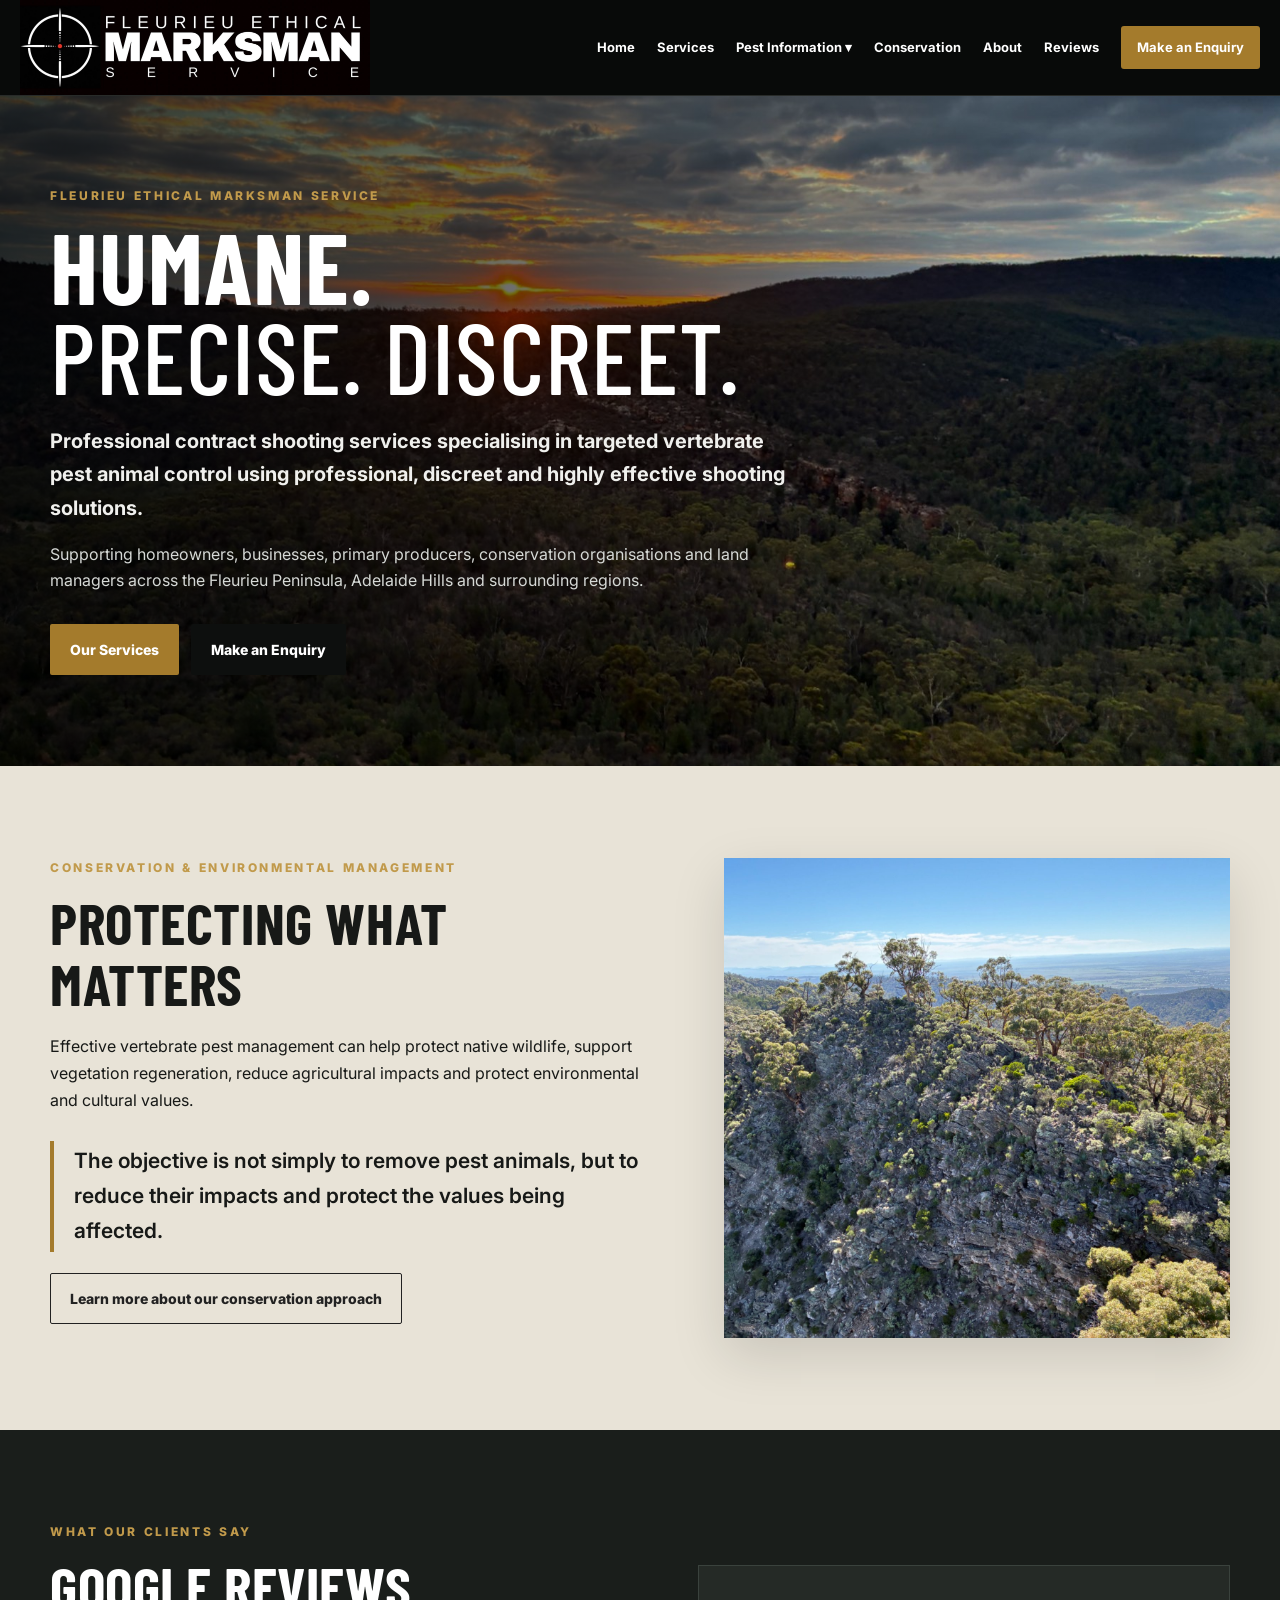
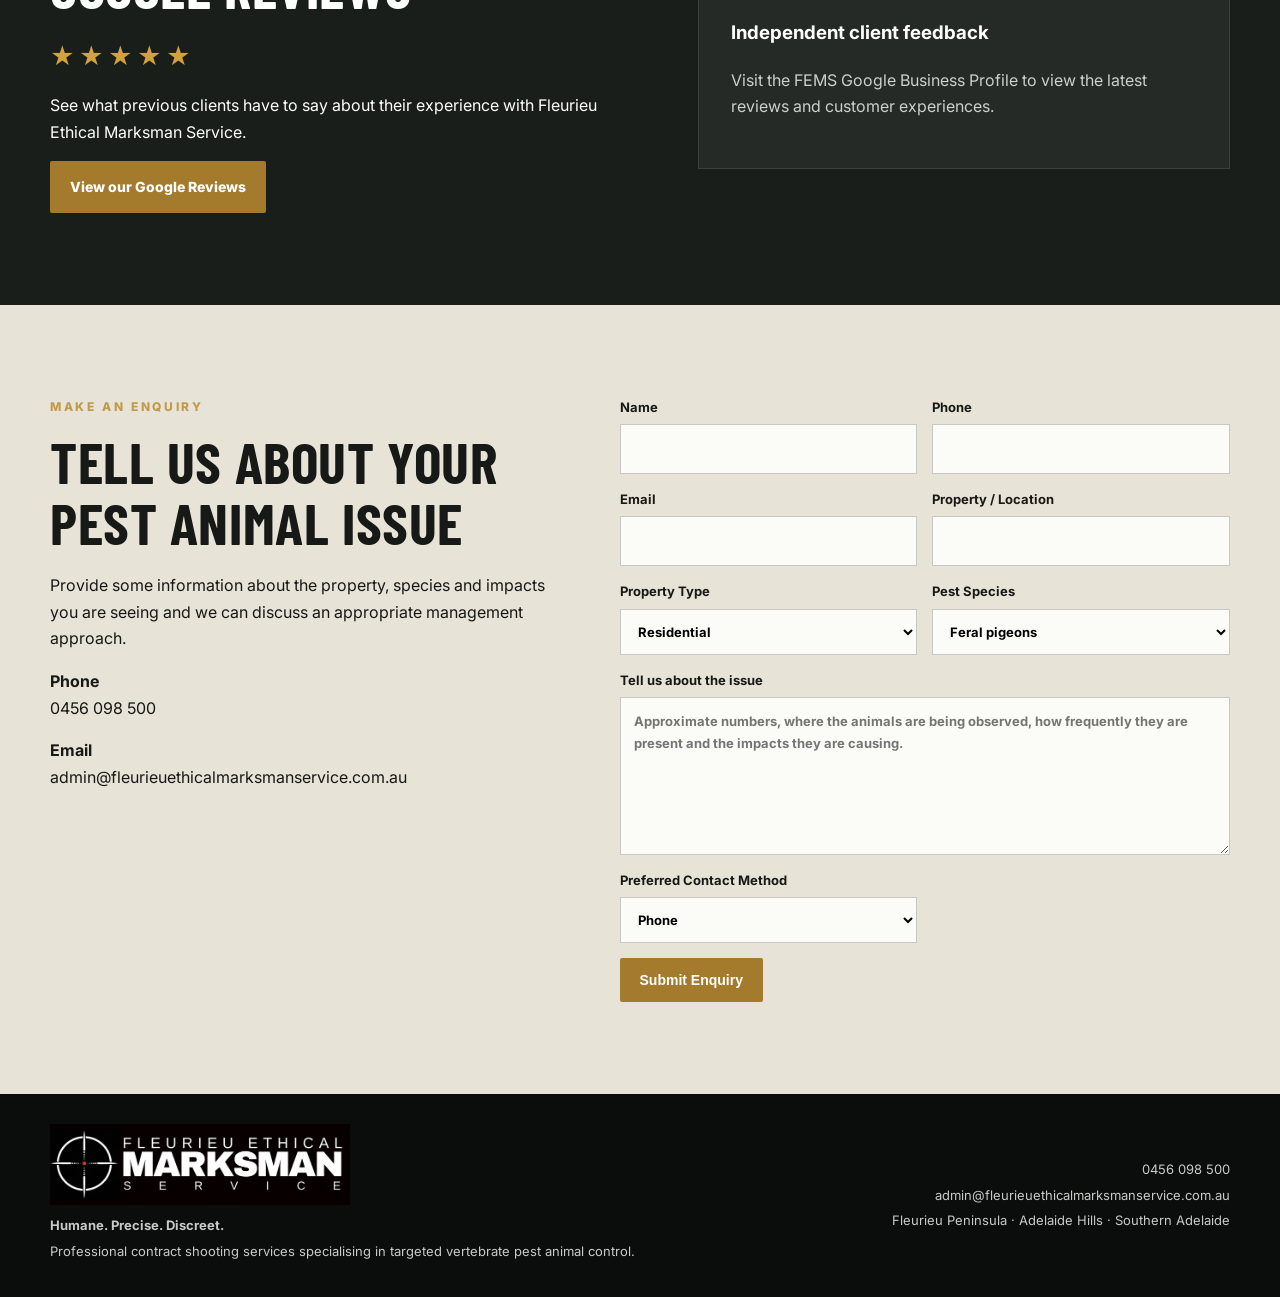
==== commit 66532225: "Add files via upload" ====
--- a/index.html
+++ b/index.html
@@ -16,10 +16,11 @@
     <button class="menu" aria-label="Open navigation">☰</button>
     <div class="nav-links">
       <a href="index.html">Home</a>
-      <a href="#services">Services</a>
+      <a href="services.html">Services</a>
       <div class="dropdown">
-        <button class="dropbtn">Pest Information ▾</button>
+        <a class="dropbtn" href="pest-information.html">Pest Information ▾</a>
         <div class="dropdown-content">
+          <a href="pest-information.html">Overview</a>
           <a href="feral-pigeons.html">Feral Pigeons</a>
           <a href="european-rabbits.html">European Rabbits</a>
           <a href="european-hares.html">European Hares</a>
@@ -45,44 +46,9 @@
       <p class="lead"><strong>Professional contract shooting services specialising in targeted vertebrate pest animal control using professional, discreet and highly effective shooting solutions.</strong></p>
       <p class="support">Supporting homeowners, businesses, primary producers, conservation organisations and land managers across the Fleurieu Peninsula, Adelaide Hills and surrounding regions.</p>
       <div class="actions">
-        <a class="button gold" href="#services">Our Services</a>
+        <a class="button gold" href="services.html">Our Services</a>
         <a class="button dark" href="#enquiry">Make an Enquiry</a>
       </div>
-    </div>
-  </div>
-</section>
-
-<section id="services" class="section dark">
-  <div class="wrap">
-    <div class="heading">
-      <p class="kicker">Our Services</p>
-      <h2>Targeted vertebrate pest animal control</h2>
-      <p>Professional, site-specific control tailored to the species, property, surrounding environment and management objectives of each client.</p>
-    </div>
-    <div class="service-grid">
-      <article class="service-card"><h3>Feral Pigeon Control</h3><p>Targeted control where feral pigeons are creating hygiene, infrastructure, feed contamination or biosecurity problems.</p><a class="learn" href="feral-pigeons.html">Learn more →</a></article>
-      <article class="service-card"><h3>Rabbit &amp; Hare Control</h3><p>Targeted control where grazing, browsing and digging are affecting agriculture, revegetation, native vegetation or property values.</p><a class="learn" href="european-rabbits.html">Rabbits →</a><br><a class="learn" href="european-hares.html">Hares →</a></article>
-      <article class="service-card"><h3>Fox Control</h3><p>Discreet fox control to reduce predation pressure on native wildlife and losses to poultry, lambs and other livestock.</p><a class="learn" href="red-foxes.html">Learn more →</a></article>
-      <article class="service-card"><h3>Deer Management</h3><p>Targeted management where introduced deer are impacting agriculture, vegetation, habitat, infrastructure or other land-management objectives.</p><a class="learn" href="feral-deer.html">Learn more →</a></article>
-      <article class="service-card"><h3>Other Vertebrate Pest Control</h3><p>Other vertebrate pest animal issues can be assessed on a case-by-case basis.</p><a class="learn" href="#enquiry">Make an enquiry →</a></article>
-    </div>
-  </div>
-</section>
-
-<section id="education" class="section white">
-  <div class="wrap">
-    <div class="heading">
-      <p class="kicker">Understanding Pest Animals</p>
-      <h2>Learn about the species and their impacts</h2>
-      <p>Introduced pest species can affect biodiversity, agriculture, infrastructure, biosecurity and culturally sensitive areas. Select a species to learn more.</p>
-    </div>
-    <div class="species-grid">
-      <article class="species-card with-image"><img src="assets/pigeon.jpg" alt="Feral pigeon"><div class="card-body"><h3>Feral Pigeons</h3><p>Highly adaptable birds that can create hygiene, infrastructure and biosecurity problems.</p><a class="learn" href="feral-pigeons.html">Learn more →</a></div></article>
-      <article class="species-card with-image"><img src="assets/rabbits2.jpg" alt="European rabbits"><div class="card-body"><h3>European Rabbits</h3><p>Destructive introduced herbivores affecting vegetation regeneration, soils and agriculture.</p><a class="learn" href="european-rabbits.html">Learn more →</a></div></article>
-      <article class="species-card"><div class="card-body"><h3>European Hares</h3><p>Grazing and browsing pressure on pasture, crops, vineyards, revegetation and native vegetation.</p><a class="learn" href="european-hares.html">Learn more →</a></div></article>
-      <article class="species-card"><div class="card-body"><h3>Red Foxes</h3><p>A major introduced predator of native wildlife that can also cause serious livestock losses.</p><a class="learn" href="red-foxes.html">Learn more →</a></div></article>
-      <article class="species-card"><div class="card-body"><h3>Feral Deer</h3><p>Increasing pressure on agricultural and natural landscapes through browsing, grazing and trampling.</p><a class="learn" href="feral-deer.html">Learn more →</a></div></article>
-      <article class="species-card"><div class="card-body"><h3>Feral Cats</h3><p>A serious threat to Australian wildlife. This information is educational only; feral cats are not advertised as a standard FEMS control service.</p><a class="learn" href="feral-cats.html">Learn more →</a></div></article>
     </div>
   </div>
 </section>
@@ -96,7 +62,7 @@
       <p class="quote">The objective is not simply to remove pest animals, but to reduce their impacts and protect the values being affected.</p>
       <a class="button light-outline" href="conservation.html">Learn more about our conservation approach</a>
     </div>
-    <div class="image-panel" role="img" aria-label="Fleurieu landscape"></div>
+    <div class="image-panel" role="img" aria-label="South Australian bush landscape"></div>
   </div>
 </section>
 
@@ -109,7 +75,10 @@
       <p>See what previous clients have to say about their experience with Fleurieu Ethical Marksman Service.</p>
       <a class="button gold" href="https://share.google/dHgZA2Qu778VQxqV4" target="_blank" rel="noopener">View our Google Reviews</a>
     </div>
-    <div class="review-box"><h3>Independent client feedback</h3><p>Visit the FEMS Google Business Profile to view the latest reviews and customer experiences.</p></div>
+    <div class="review-box">
+      <h3>Independent client feedback</h3>
+      <p>Visit the FEMS Google Business Profile to view the latest reviews and customer experiences.</p>
+    </div>
   </div>
 </section>
 
@@ -124,6 +93,7 @@
         <p><strong>Email</strong><br><a href="mailto:admin@fleurieuethicalmarksmanservice.com.au">admin@fleurieuethicalmarksmanservice.com.au</a></p>
       </div>
     </div>
+
     <form class="form" action="https://formsubmit.co/admin@fleurieuethicalmarksmanservice.com.au" method="POST">
       <input type="hidden" name="_subject" value="New FEMS Website Enquiry">
       <input type="hidden" name="_captcha" value="false">
@@ -131,10 +101,36 @@
       <label>Phone<input name="Phone" type="tel" required></label>
       <label>Email<input name="Email" type="email" required></label>
       <label>Property / Location<input name="Property / Location"></label>
-      <label>Property Type<select name="Property Type"><option>Residential</option><option>Rural</option><option>Vineyard / Winery</option><option>Agricultural</option><option>Commercial / Industrial</option><option>Conservation / Environmental</option><option>Other</option></select></label>
-      <label>Pest Species<select name="Pest Species"><option>Feral pigeons</option><option>Rabbits / hares</option><option>Foxes</option><option>Deer</option><option>Other vertebrate pest</option><option>General enquiry</option></select></label>
-      <label class="full">Tell us about the issue<textarea name="Details" rows="6" placeholder="Approximate numbers, where the animals are being observed, how frequently they are present and the impacts they are causing." required></textarea></label>
-      <label>Preferred Contact Method<select name="Preferred Contact"><option>Phone</option><option>Email</option></select></label>
+      <label>Property Type
+        <select name="Property Type">
+          <option>Residential</option>
+          <option>Rural</option>
+          <option>Vineyard / Winery</option>
+          <option>Agricultural</option>
+          <option>Commercial / Industrial</option>
+          <option>Conservation / Environmental</option>
+          <option>Other</option>
+        </select>
+      </label>
+      <label>Pest Species
+        <select name="Pest Species">
+          <option>Feral pigeons</option>
+          <option>Rabbits / hares</option>
+          <option>Foxes</option>
+          <option>Deer</option>
+          <option>Other vertebrate pest</option>
+          <option>General enquiry</option>
+        </select>
+      </label>
+      <label class="full">Tell us about the issue
+        <textarea name="Details" rows="6" placeholder="Approximate numbers, where the animals are being observed, how frequently they are present and the impacts they are causing." required></textarea>
+      </label>
+      <label>Preferred Contact Method
+        <select name="Preferred Contact">
+          <option>Phone</option>
+          <option>Email</option>
+        </select>
+      </label>
       <button class="button gold" type="submit">Submit Enquiry</button>
     </form>
   </div>
@@ -143,12 +139,21 @@
 
 <footer class="footer">
   <div class="wrap footer-grid">
-    <div><img class="footer-logo" src="assets/logo.jpg" alt="Fleurieu Ethical Marksman Service"><p><strong>Humane. Precise. Discreet.</strong></p><p>Professional contract shooting services specialising in targeted vertebrate pest animal control.</p></div>
-    <div class="footer-right"><p><a href="tel:+61456098500">0456 098 500</a></p><p><a href="mailto:admin@fleurieuethicalmarksmanservice.com.au">admin@fleurieuethicalmarksmanservice.com.au</a></p><p>Fleurieu Peninsula · Adelaide Hills · Southern Adelaide</p></div>
+    <div>
+      <img class="footer-logo" src="assets/logo.jpg" alt="Fleurieu Ethical Marksman Service">
+      <p><strong>Humane. Precise. Discreet.</strong></p>
+      <p>Professional contract shooting services specialising in targeted vertebrate pest animal control.</p>
+    </div>
+    <div class="footer-right">
+      <p><a href="tel:+61456098500">0456 098 500</a></p>
+      <p><a href="mailto:admin@fleurieuethicalmarksmanservice.com.au">admin@fleurieuethicalmarksmanservice.com.au</a></p>
+      <p>Fleurieu Peninsula · Adelaide Hills · Southern Adelaide</p>
+    </div>
   </div>
 </footer>
+
 <script>
-document.querySelector('.menu')?.addEventListener('click', () => document.querySelector('.nav-links').classList.toggle('open'));
+document.querySelector('.menu')?.addEventListener('click',()=>document.querySelector('.nav-links').classList.toggle('open'));
 </script>
 </body>
 </html>
--- a/styles.css
+++ b/styles.css
@@ -1,5 +1,14 @@
-
-/* Final shortened homepage additions */
-.species-card.with-image { overflow:hidden; padding:0; }
-.species-card.with-image img { width:100%; height:210px; object-fit:cover; display:block; }
-.species-card .card-body { padding:24px; }
+@import url('https://fonts.googleapis.com/css2?family=Barlow+Condensed:wght@500;600;700&family=Inter:wght@400;500;600;700&display=swap');
+:root{--ink:#171917;--black:#0d0f0e;--charcoal:#1a1e1b;--paper:#f4f1e9;--white:#fff;--muted:#686d68;--gold:#a47b2c;--gold2:#c19a4b;--line:#d8d4ca;--green:#26342b;--max:1180px}
+*{box-sizing:border-box}html{scroll-behavior:smooth}body{margin:0;background:var(--paper);color:var(--ink);font-family:Inter,Arial,sans-serif;line-height:1.66}img{max-width:100%;display:block}a{color:inherit}.wrap{width:min(var(--max),calc(100% - 40px));margin:auto}.narrow{width:min(820px,calc(100% - 40px));margin:auto}
+.site-header{position:sticky;top:0;z-index:50;background:#080a09;border-bottom:1px solid #282b29}.nav{width:min(1240px,calc(100% - 32px));margin:auto;min-height:88px;display:flex;align-items:center;justify-content:space-between;gap:28px}.logo{display:block;width:350px;max-width:36vw}.logo img{width:100%;height:auto}.nav-links{display:flex;align-items:center;gap:22px;color:#fff;font-size:13px;font-weight:700}.nav-links>a,.dropbtn{text-decoration:none;color:#fff;background:none;border:0;font:inherit;padding:12px 0;cursor:pointer}.nav-links>a:hover,.dropbtn:hover{color:var(--gold2)}.nav-cta{background:var(--gold)!important;padding:11px 16px!important;border-radius:3px}.dropdown{position:relative}.dropdown-content{display:none;position:absolute;top:43px;left:-18px;width:245px;background:#111411;border:1px solid #2b302d;box-shadow:0 16px 35px #0008}.dropdown-content a{display:block;text-decoration:none;padding:11px 16px;color:#eee;border-bottom:1px solid #222723}.dropdown-content a:hover{background:#1c211d;color:var(--gold2)}.dropdown:hover .dropdown-content,.dropdown:focus-within .dropdown-content{display:block}.menu{display:none;color:white;background:none;border:0;font-size:28px}
+.hero{min-height:670px;position:relative;display:flex;align-items:center;background:url('assets/hero.jpg') center 52%/cover no-repeat;color:#fff}.hero:before{content:'';position:absolute;inset:0;background:linear-gradient(90deg,rgba(0,0,0,.76) 0%,rgba(0,0,0,.55) 43%,rgba(0,0,0,.18) 78%,rgba(0,0,0,.1))}.hero-content{position:relative;z-index:1;width:min(var(--max),calc(100% - 40px));margin:auto;max-width:1180px}.hero-copy{max-width:760px}.kicker{font-size:12px;letter-spacing:.22em;font-weight:800;color:var(--gold2);text-transform:uppercase;margin:0 0 14px}.hero h1,.page-hero h1,h2{font-family:'Barlow Condensed',Arial,sans-serif;text-transform:uppercase;letter-spacing:.01em}.hero h1{font-size:clamp(58px,8vw,100px);line-height:.9;margin:0 0 25px}.hero h1 span{font-weight:500}.hero .lead{font-size:20px;max-width:760px;color:#f0f0ed;margin:0 0 16px}.hero .support{max-width:780px;color:#d6d9d6}.actions{display:flex;gap:12px;flex-wrap:wrap;margin-top:30px}.button{display:inline-block;text-decoration:none;padding:13px 19px;font-weight:800;font-size:14px;border:1px solid transparent;border-radius:2px}.button.gold{background:var(--gold);color:white}.button.dark{background:var(--black);color:white}.button.outline{border-color:#ccc;color:white}.button.light-outline{border-color:#222;color:#222}.button:hover{filter:brightness(1.08)}
+.feature-strip{background:#101311;color:#fff;border-top:1px solid #272c28;border-bottom:1px solid #272c28}.features{display:grid;grid-template-columns:repeat(5,1fr)}.feature{padding:27px 22px;border-right:1px solid #2c312e}.feature:last-child{border-right:0}.feature b{display:block;font-family:'Barlow Condensed';font-size:18px;text-transform:uppercase;margin-bottom:5px}.feature span{font-size:13px;color:#c7cbc8}.feature .num{color:var(--gold2);font-weight:800;font-size:12px;letter-spacing:.1em;margin-bottom:8px}
+.section{padding:92px 0}.section.white{background:white}.section.dark{background:var(--charcoal);color:#fff}.section.earth{background:#e8e3d7}.section h2{font-size:clamp(38px,5vw,58px);line-height:1.05;margin:0 0 20px}.heading{max-width:800px;margin-bottom:42px}.heading p:last-child{font-size:17px;color:#5b625d}.dark .heading p:last-child{color:#c5cac6}.intro p{font-size:18px;color:#4e554f}
+.service-grid{display:grid;grid-template-columns:repeat(2,1fr);gap:16px}.service-card{background:#242925;padding:30px;border:1px solid #353c37}.service-card h3,.species-card h3{font-family:'Barlow Condensed';text-transform:uppercase;font-size:28px;margin:0 0 12px}.service-card p{color:#c9ceca}.learn{display:inline-block;margin-top:8px;color:var(--gold2);font-weight:800;text-decoration:none;font-size:13px;text-transform:uppercase;letter-spacing:.06em}.learn:hover{text-decoration:underline}.species-grid{display:grid;grid-template-columns:repeat(3,1fr);gap:18px}.species-card{background:white;border:1px solid var(--line);padding:28px;display:flex;flex-direction:column;min-height:285px}.species-card .species-kicker{color:var(--gold);font-size:12px;font-weight:800;text-transform:uppercase;letter-spacing:.08em}.species-card p{color:#535a55}.species-card .learn{margin-top:auto}.species-card.with-image{padding:0;overflow:hidden}.species-card.with-image img{height:190px;width:100%;object-fit:cover}.species-card.with-image .card-body{padding:25px;display:flex;flex-direction:column;flex:1}
+.split{display:grid;grid-template-columns:1.08fr .92fr;gap:80px;align-items:start}.image-panel{min-height:480px;background:url('assets/conservation.jpg') center/cover no-repeat;box-shadow:0 18px 50px #0002}.values{border-top:1px solid #bfb8aa}.values div{display:flex;gap:20px;padding:17px 0;border-bottom:1px solid #bfb8aa;font-weight:700}.values b{color:var(--gold)}.quote{border-left:4px solid var(--gold);padding:3px 0 3px 20px;font-size:21px;font-weight:600;margin-top:28px}.who-grid,.why-grid{display:grid;grid-template-columns:repeat(4,1fr);gap:12px}.who-grid div,.why-grid div{background:#fff;border:1px solid var(--line);padding:20px;font-weight:700}.why-grid div span{display:block;color:#606661;font-weight:400;font-size:14px;margin-top:6px}.review-grid{display:grid;grid-template-columns:1.05fr .95fr;gap:60px;align-items:center}.stars{color:#d2a33d;letter-spacing:4px;font-size:24px}.review-box{background:#252a26;border:1px solid #3a423d;padding:32px}.review-box p{color:#cbd0cc}.areas{display:flex;flex-wrap:wrap;gap:9px}.areas span{border:1px solid #bcb8ae;background:white;padding:10px 14px;font-weight:700}
+.contact-grid{display:grid;grid-template-columns:.9fr 1.1fr;gap:70px}.contact-info a{text-decoration:none}.form{display:grid;grid-template-columns:1fr 1fr;gap:15px}.form label{font-size:13px;font-weight:700}.form .full{grid-column:1/-1}.form input,.form select,.form textarea{width:100%;display:block;margin-top:6px;padding:13px;border:1px solid #c8c9c5;background:#fbfbf8;font:inherit}.form textarea{resize:vertical}.form small{grid-column:1/-1;color:#676d68}.form button{grid-column:1/-1;width:max-content}
+.footer{background:#0b0d0c;color:#c7cbc8;padding:30px 0}.footer-grid{display:grid;grid-template-columns:1.4fr 1fr;gap:30px;align-items:center}.footer-logo{width:300px;margin-bottom:10px}.footer p{margin:4px 0;font-size:13px}.footer a{text-decoration:none}.footer-right{text-align:right}
+.page-hero{position:relative;min-height:380px;display:flex;align-items:flex-end;background:linear-gradient(100deg,#111b14,#33483a);color:#fff;overflow:hidden}.page-hero.has-image{background-position:center;background-size:cover}.page-hero:before{content:'';position:absolute;inset:0;background:linear-gradient(90deg,rgba(0,0,0,.72),rgba(0,0,0,.28))}.page-hero .wrap{position:relative;z-index:1;padding-bottom:55px}.page-hero h1{font-size:clamp(52px,7vw,78px);line-height:.95;margin:0 0 12px}.page-hero p{max-width:720px;font-size:18px;color:#e1e5e2}.article{max-width:900px}.article h2{margin-top:48px;font-size:38px}.article h3{font-family:'Barlow Condensed';text-transform:uppercase;font-size:25px;margin-top:34px}.article p,.article li{color:#454c47}.article ul{padding-left:22px}.article li{margin:7px 0}.callout{background:#ebe5d8;border-left:4px solid var(--gold);padding:24px;margin:32px 0}.service-cta{margin-top:45px;padding:30px;background:#181d19;color:#fff}.service-cta h3{margin:0 0 8px;color:white}.service-cta p{color:#c9ceca}.breadcrumbs{font-size:12px;color:#777;margin-bottom:18px}.breadcrumbs a{text-decoration:none}.note{font-size:13px;color:#68706b}.capability{display:grid;grid-template-columns:1fr 1fr;gap:18px}.capability div{background:#fff;border:1px solid var(--line);padding:24px}.capability h3{margin-top:0}.legal-note{font-size:12px;color:#707670;margin-top:22px}
+@media(max-width:920px){.logo{width:260px;max-width:60vw}.menu{display:block}.nav{min-height:78px}.nav-links{display:none;position:absolute;top:78px;left:0;right:0;background:#0c0f0d;padding:16px 22px;flex-direction:column;align-items:stretch}.nav-links.open{display:flex}.dropdown-content{position:static;width:100%;display:block;background:#151915;box-shadow:none;margin-top:4px}.dropbtn{display:none}.features{grid-template-columns:1fr 1fr}.feature{border-bottom:1px solid #2c312e}.species-grid{grid-template-columns:1fr 1fr}.who-grid,.why-grid{grid-template-columns:1fr 1fr}.split,.review-grid,.contact-grid{grid-template-columns:1fr}.service-grid{grid-template-columns:1fr}.footer-grid{grid-template-columns:1fr}.footer-right{text-align:left}.image-panel{min-height:360px}}
+@media(max-width:600px){.wrap,.narrow,.hero-content{width:min(100% - 28px,var(--max))}.hero{min-height:620px;background-position:58% center}.hero h1{font-size:54px}.hero .lead{font-size:18px}.section{padding:68px 0}.features,.species-grid,.who-grid,.why-grid,.form,.capability{grid-template-columns:1fr}.feature{border-right:0}.form .full{grid-column:auto}.form small,.form button{grid-column:auto}.page-hero{min-height:320px}.footer-logo{width:250px}}
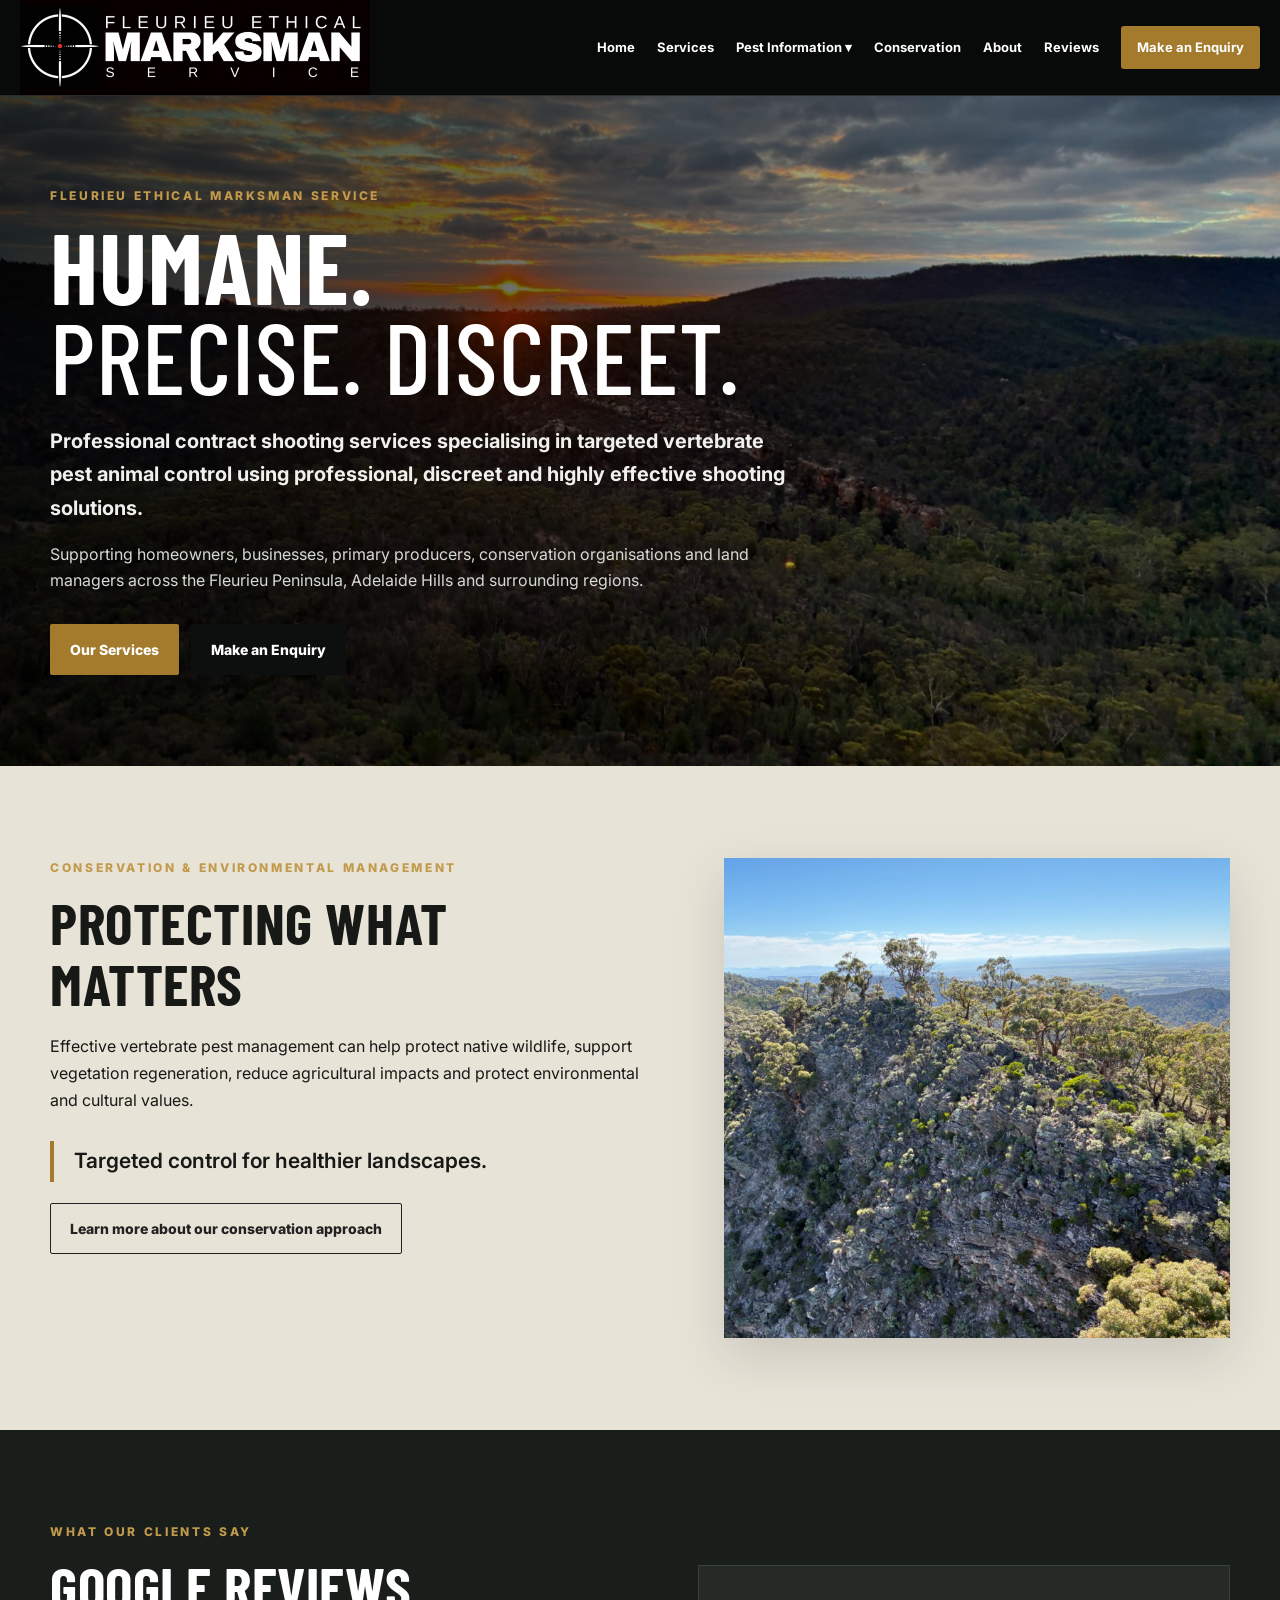
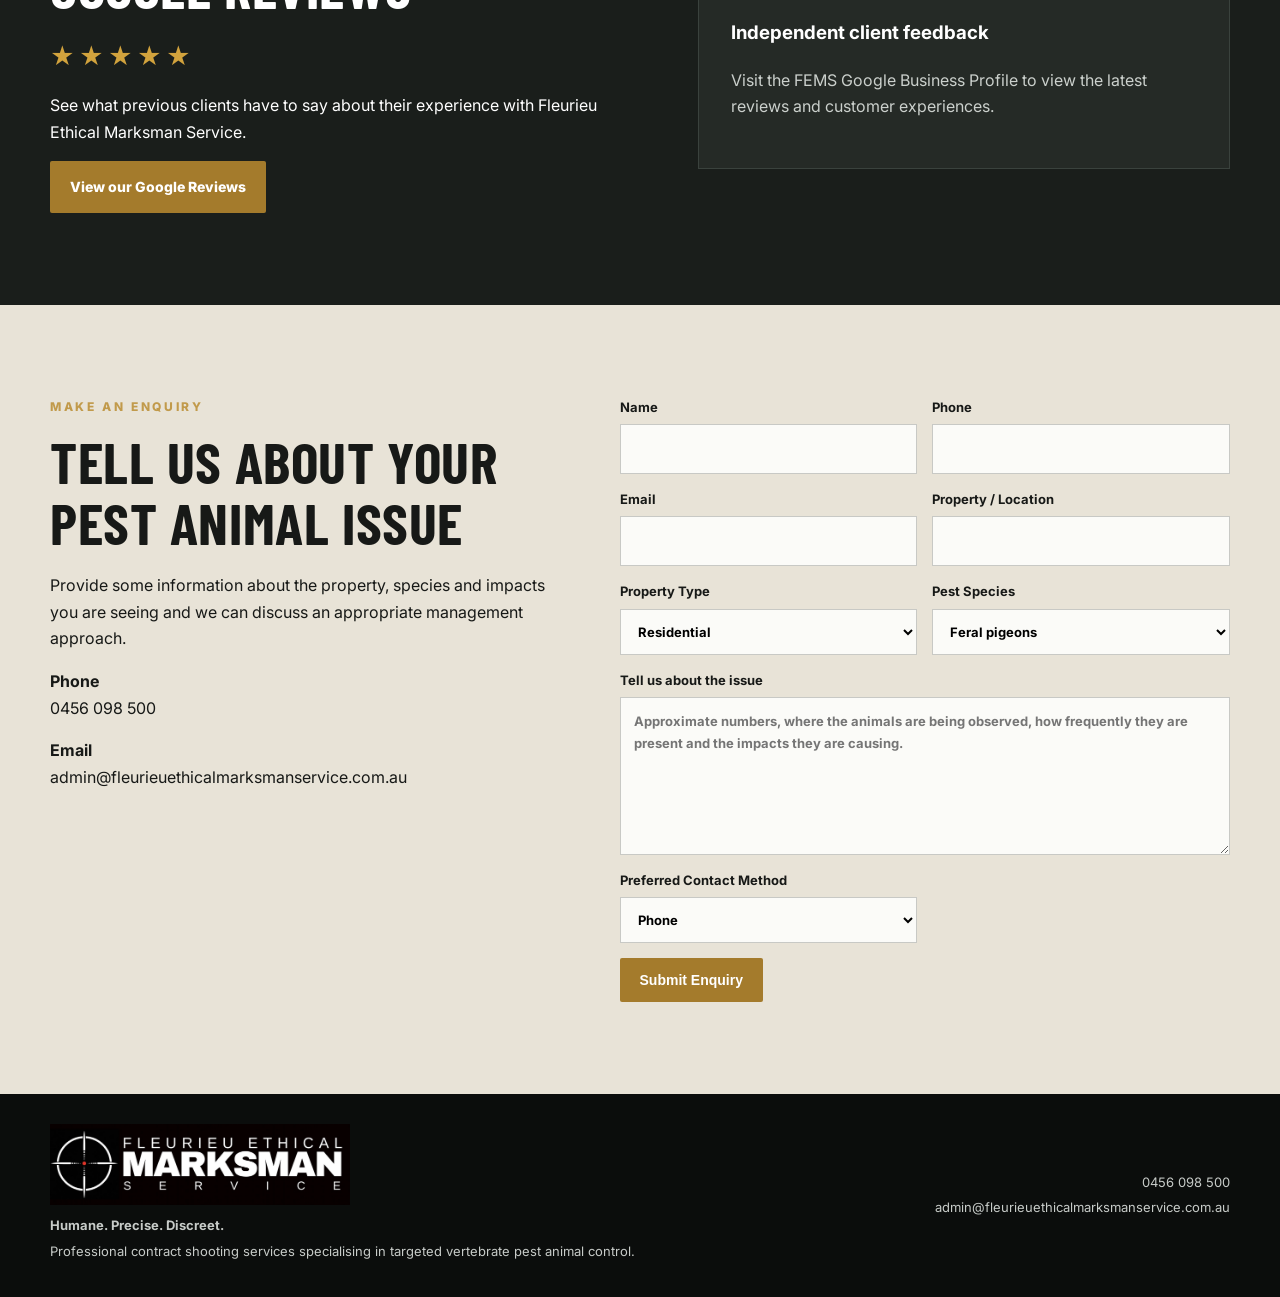
==== commit 5a8764df: "Add files via upload" ====
--- a/index.html
+++ b/index.html
@@ -59,7 +59,7 @@
       <p class="kicker">Conservation &amp; Environmental Management</p>
       <h2>Protecting what matters</h2>
       <p>Effective vertebrate pest management can help protect native wildlife, support vegetation regeneration, reduce agricultural impacts and protect environmental and cultural values.</p>
-      <p class="quote">The objective is not simply to remove pest animals, but to reduce their impacts and protect the values being affected.</p>
+      <p class="quote">Targeted control for healthier landscapes.</p>
       <a class="button light-outline" href="conservation.html">Learn more about our conservation approach</a>
     </div>
     <div class="image-panel" role="img" aria-label="South Australian bush landscape"></div>
@@ -147,7 +147,6 @@
     <div class="footer-right">
       <p><a href="tel:+61456098500">0456 098 500</a></p>
       <p><a href="mailto:admin@fleurieuethicalmarksmanservice.com.au">admin@fleurieuethicalmarksmanservice.com.au</a></p>
-      <p>Fleurieu Peninsula · Adelaide Hills · Southern Adelaide</p>
     </div>
   </div>
 </footer>
--- a/styles.css
+++ b/styles.css
@@ -12,3 +12,77 @@
 .page-hero{position:relative;min-height:380px;display:flex;align-items:flex-end;background:linear-gradient(100deg,#111b14,#33483a);color:#fff;overflow:hidden}.page-hero.has-image{background-position:center;background-size:cover}.page-hero:before{content:'';position:absolute;inset:0;background:linear-gradient(90deg,rgba(0,0,0,.72),rgba(0,0,0,.28))}.page-hero .wrap{position:relative;z-index:1;padding-bottom:55px}.page-hero h1{font-size:clamp(52px,7vw,78px);line-height:.95;margin:0 0 12px}.page-hero p{max-width:720px;font-size:18px;color:#e1e5e2}.article{max-width:900px}.article h2{margin-top:48px;font-size:38px}.article h3{font-family:'Barlow Condensed';text-transform:uppercase;font-size:25px;margin-top:34px}.article p,.article li{color:#454c47}.article ul{padding-left:22px}.article li{margin:7px 0}.callout{background:#ebe5d8;border-left:4px solid var(--gold);padding:24px;margin:32px 0}.service-cta{margin-top:45px;padding:30px;background:#181d19;color:#fff}.service-cta h3{margin:0 0 8px;color:white}.service-cta p{color:#c9ceca}.breadcrumbs{font-size:12px;color:#777;margin-bottom:18px}.breadcrumbs a{text-decoration:none}.note{font-size:13px;color:#68706b}.capability{display:grid;grid-template-columns:1fr 1fr;gap:18px}.capability div{background:#fff;border:1px solid var(--line);padding:24px}.capability h3{margin-top:0}.legal-note{font-size:12px;color:#707670;margin-top:22px}
 @media(max-width:920px){.logo{width:260px;max-width:60vw}.menu{display:block}.nav{min-height:78px}.nav-links{display:none;position:absolute;top:78px;left:0;right:0;background:#0c0f0d;padding:16px 22px;flex-direction:column;align-items:stretch}.nav-links.open{display:flex}.dropdown-content{position:static;width:100%;display:block;background:#151915;box-shadow:none;margin-top:4px}.dropbtn{display:none}.features{grid-template-columns:1fr 1fr}.feature{border-bottom:1px solid #2c312e}.species-grid{grid-template-columns:1fr 1fr}.who-grid,.why-grid{grid-template-columns:1fr 1fr}.split,.review-grid,.contact-grid{grid-template-columns:1fr}.service-grid{grid-template-columns:1fr}.footer-grid{grid-template-columns:1fr}.footer-right{text-align:left}.image-panel{min-height:360px}}
 @media(max-width:600px){.wrap,.narrow,.hero-content{width:min(100% - 28px,var(--max))}.hero{min-height:620px;background-position:58% center}.hero h1{font-size:54px}.hero .lead{font-size:18px}.section{padding:68px 0}.features,.species-grid,.who-grid,.why-grid,.form,.capability{grid-template-columns:1fr}.feature{border-right:0}.form .full{grid-column:auto}.form small,.form button{grid-column:auto}.page-hero{min-height:320px}.footer-logo{width:250px}}
+
+
+/* --- FEMS image enhancement update --- */
+.visual-feature {
+  background: #111;
+  padding: 0;
+}
+.visual-feature .wrap {
+  max-width: 1180px;
+  padding-top: 0;
+  padding-bottom: 0;
+}
+.visual-feature img {
+  width: 100%;
+  height: clamp(280px, 43vw, 520px);
+  object-fit: cover;
+  display: block;
+}
+.species-card.with-image {
+  overflow: hidden;
+  padding: 0;
+}
+.species-card.with-image > img {
+  width: 100%;
+  height: 220px;
+  object-fit: cover;
+  display: block;
+}
+.species-card .card-body {
+  padding: 24px;
+}
+.image-text {
+  align-items: center;
+}
+.content-photo {
+  width: 100%;
+  max-height: 480px;
+  object-fit: cover;
+  display: block;
+  border-radius: 14px;
+}
+.field-gallery {
+  display: grid;
+  grid-template-columns: repeat(3, 1fr);
+  gap: 20px;
+  margin-top: 28px;
+}
+.field-gallery figure {
+  margin: 0;
+  background: rgba(255,255,255,.06);
+  border-radius: 14px;
+  overflow: hidden;
+}
+.field-gallery img {
+  width: 100%;
+  height: 250px;
+  object-fit: cover;
+  display: block;
+}
+.field-gallery figcaption {
+  padding: 14px 16px 16px;
+  font-size: .92rem;
+  opacity: .85;
+}
+.photo-note {
+  max-width: 900px;
+  font-size: 1.05rem;
+  line-height: 1.7;
+}
+@media (max-width: 800px) {
+  .field-gallery { grid-template-columns: 1fr; }
+  .field-gallery img { height: 240px; }
+  .species-card.with-image > img { height: 240px; }
+}
